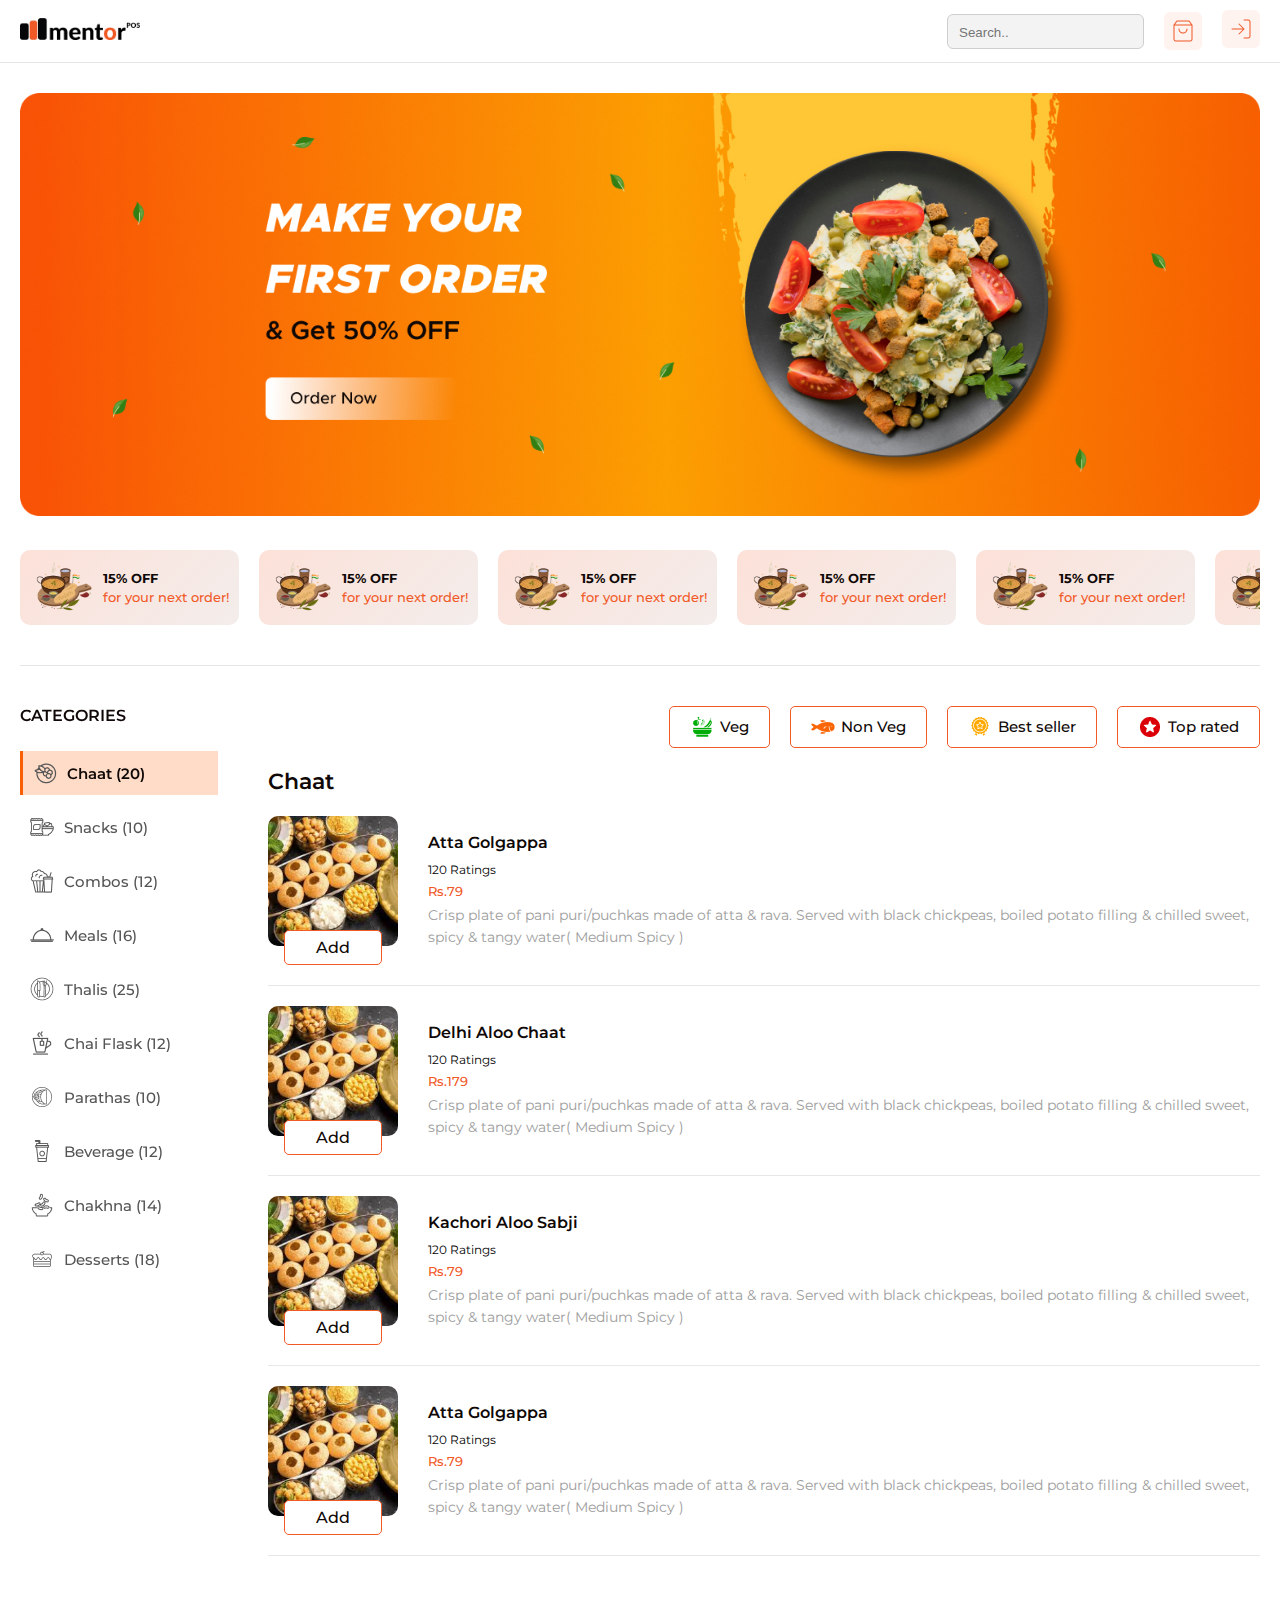
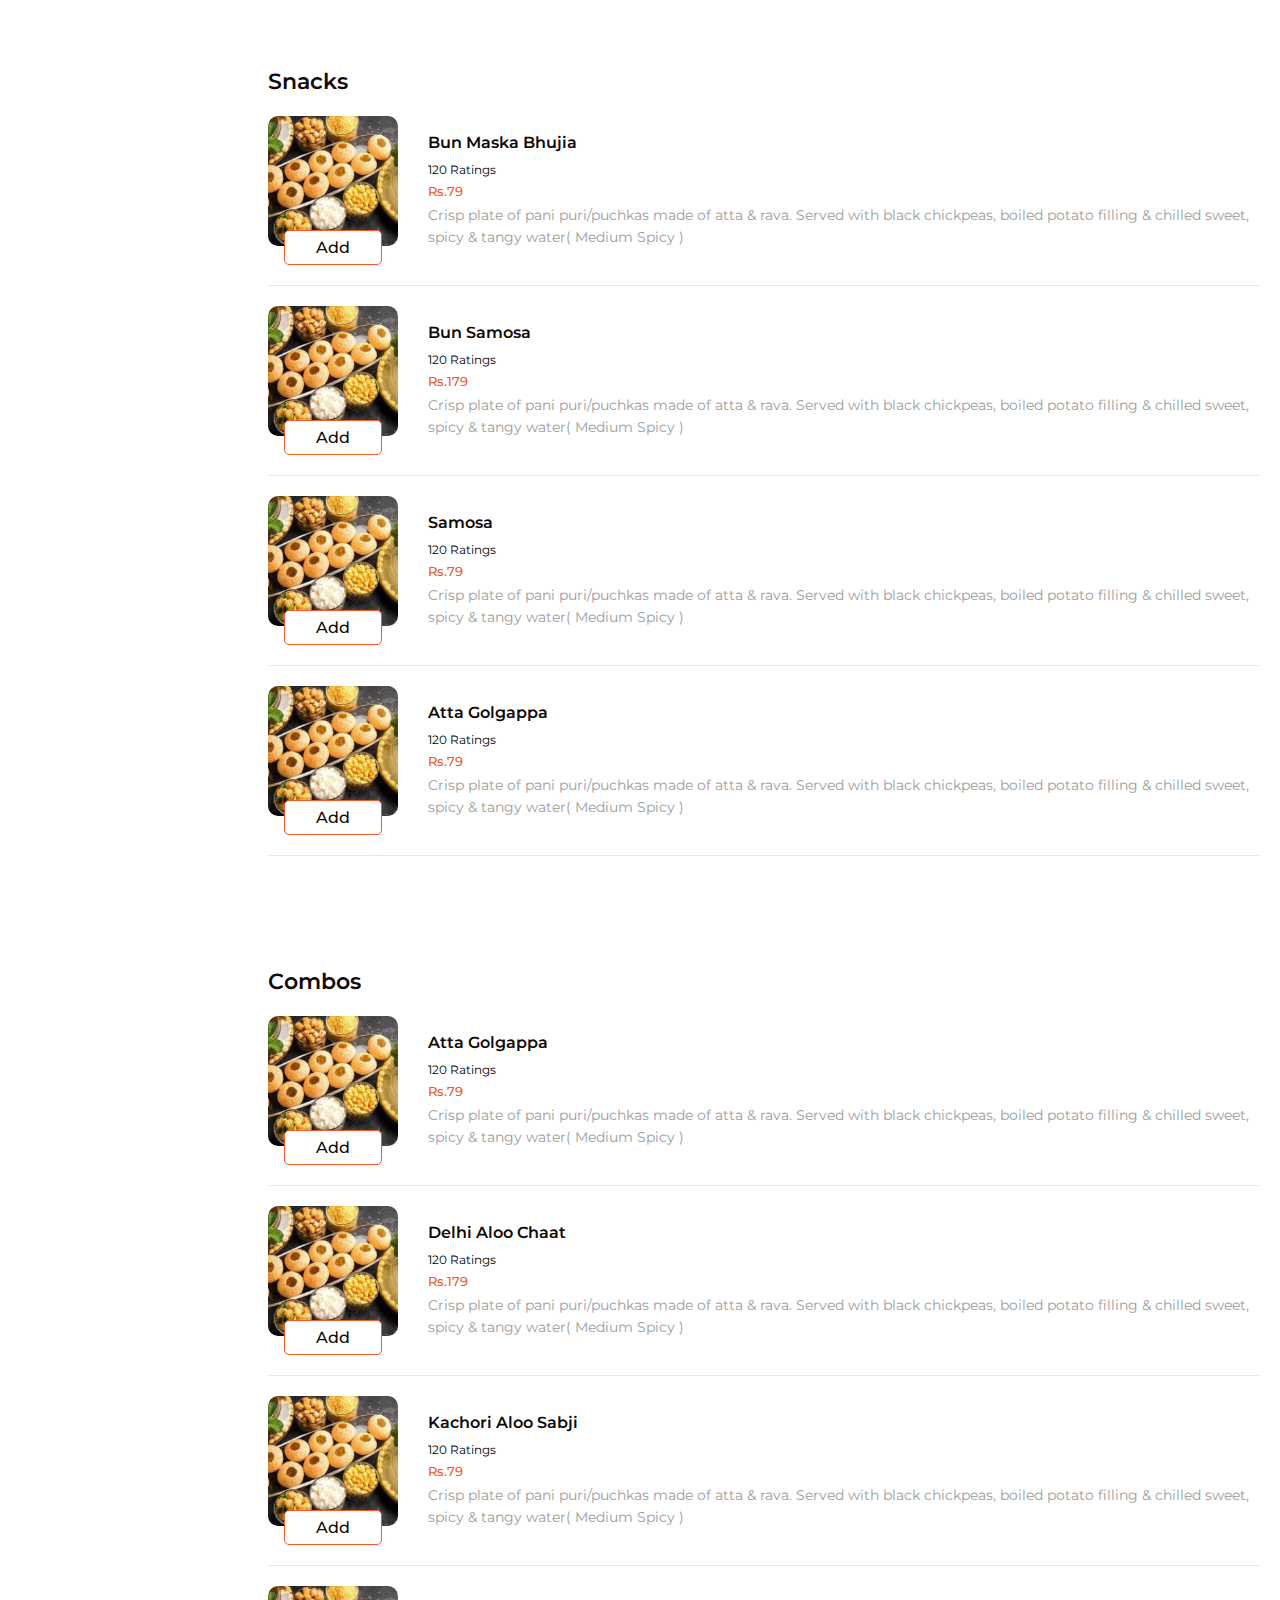
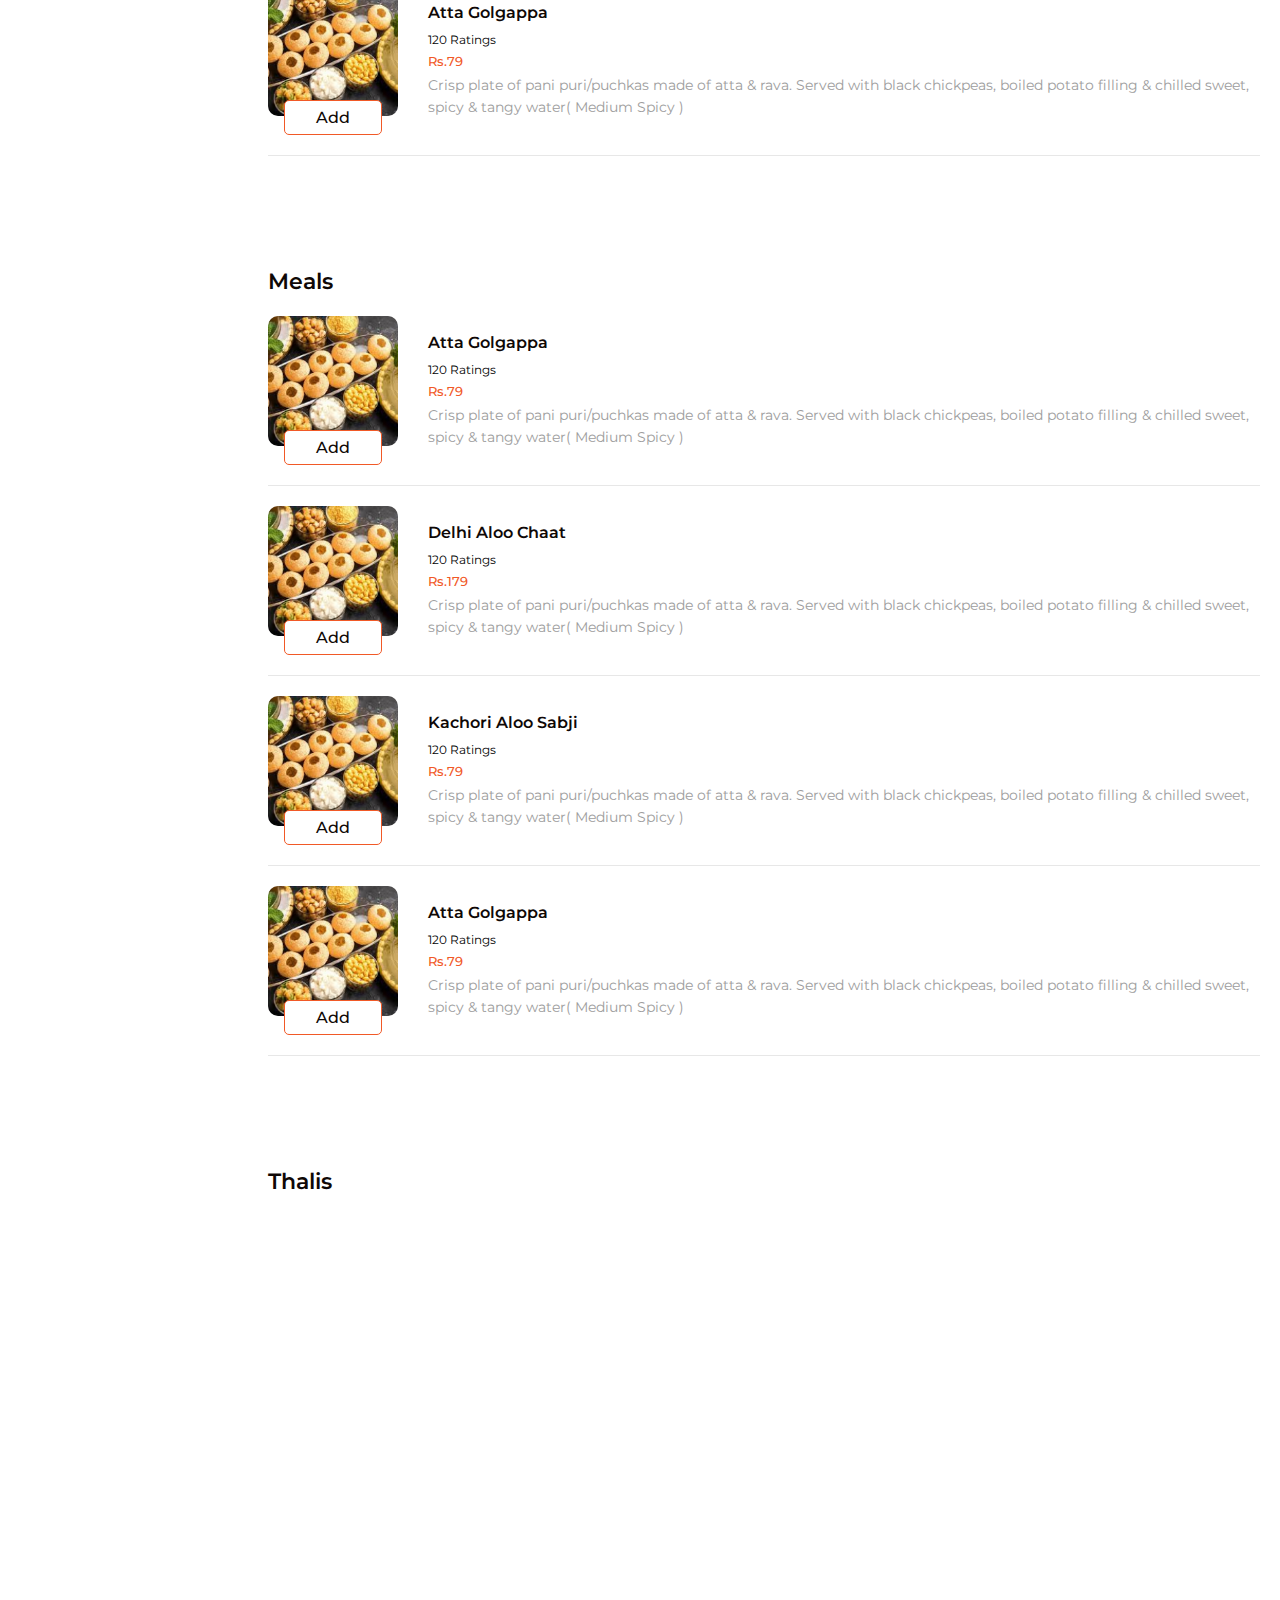
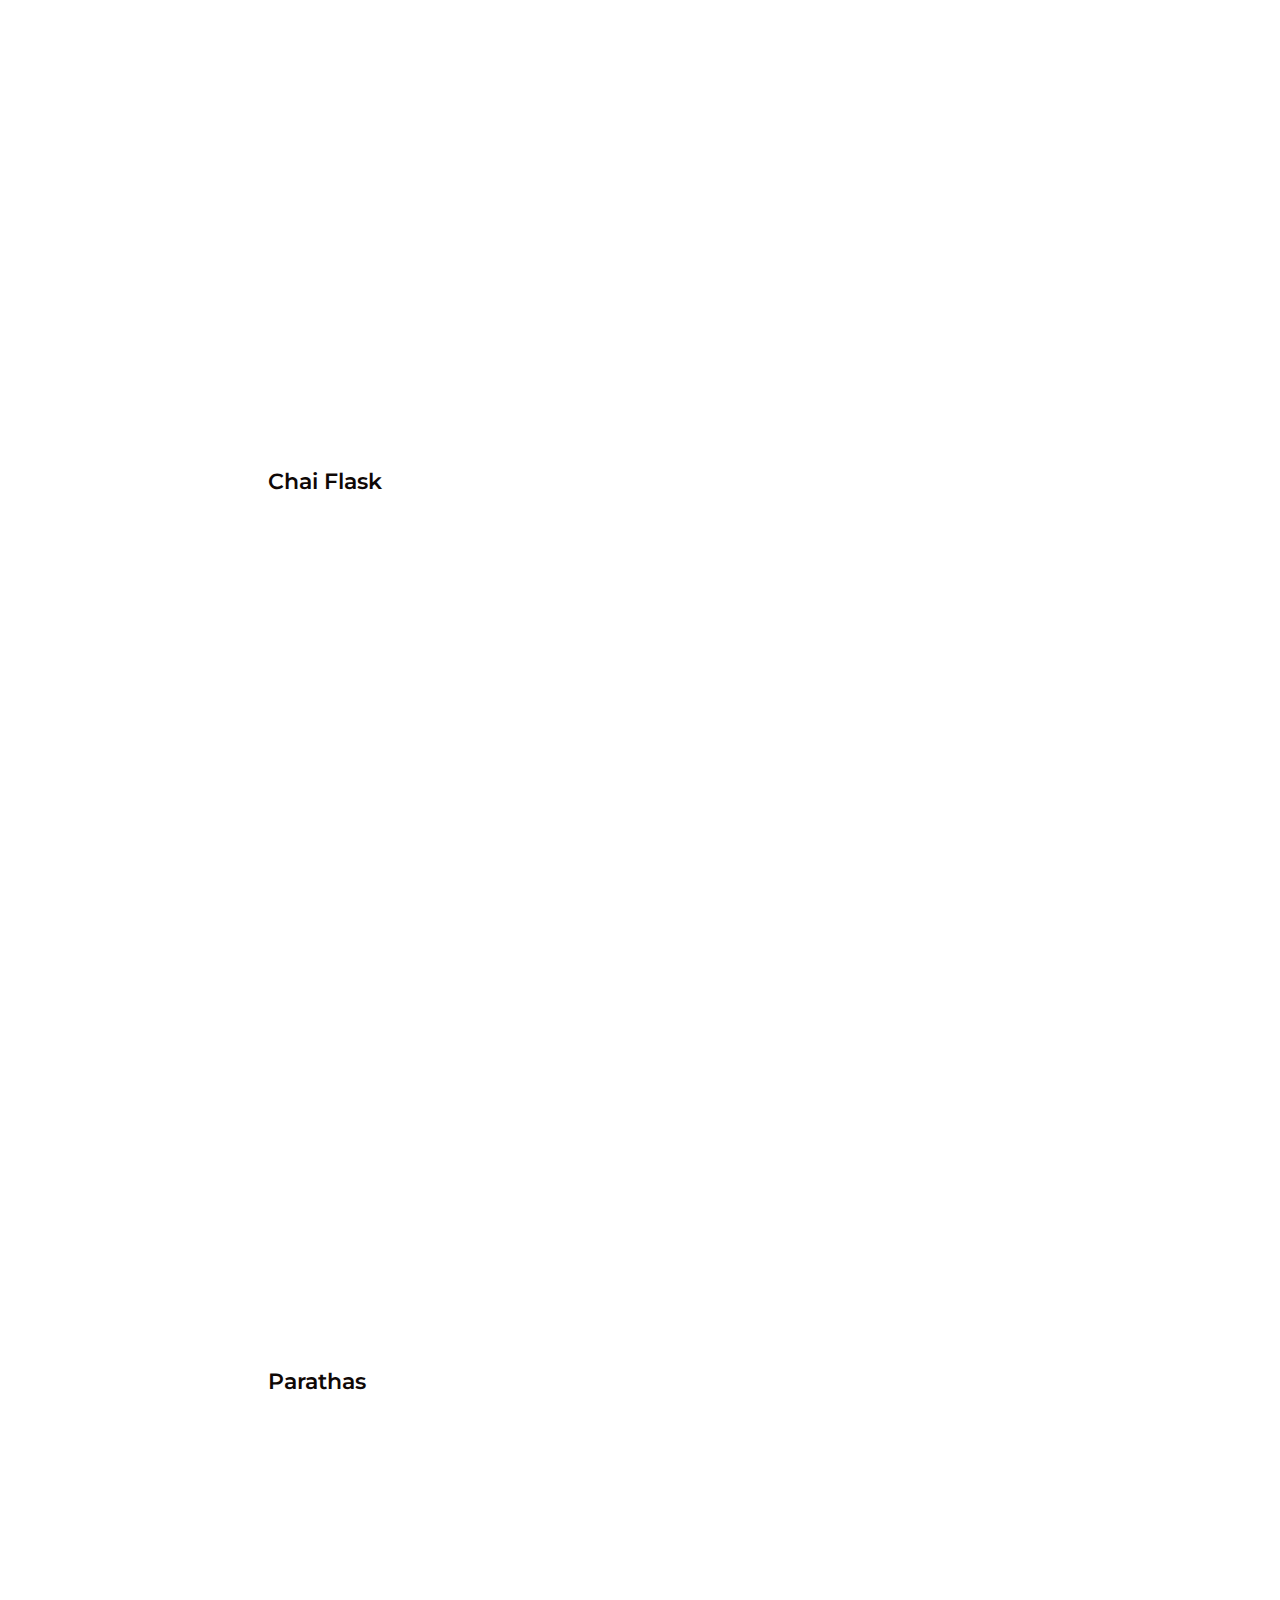
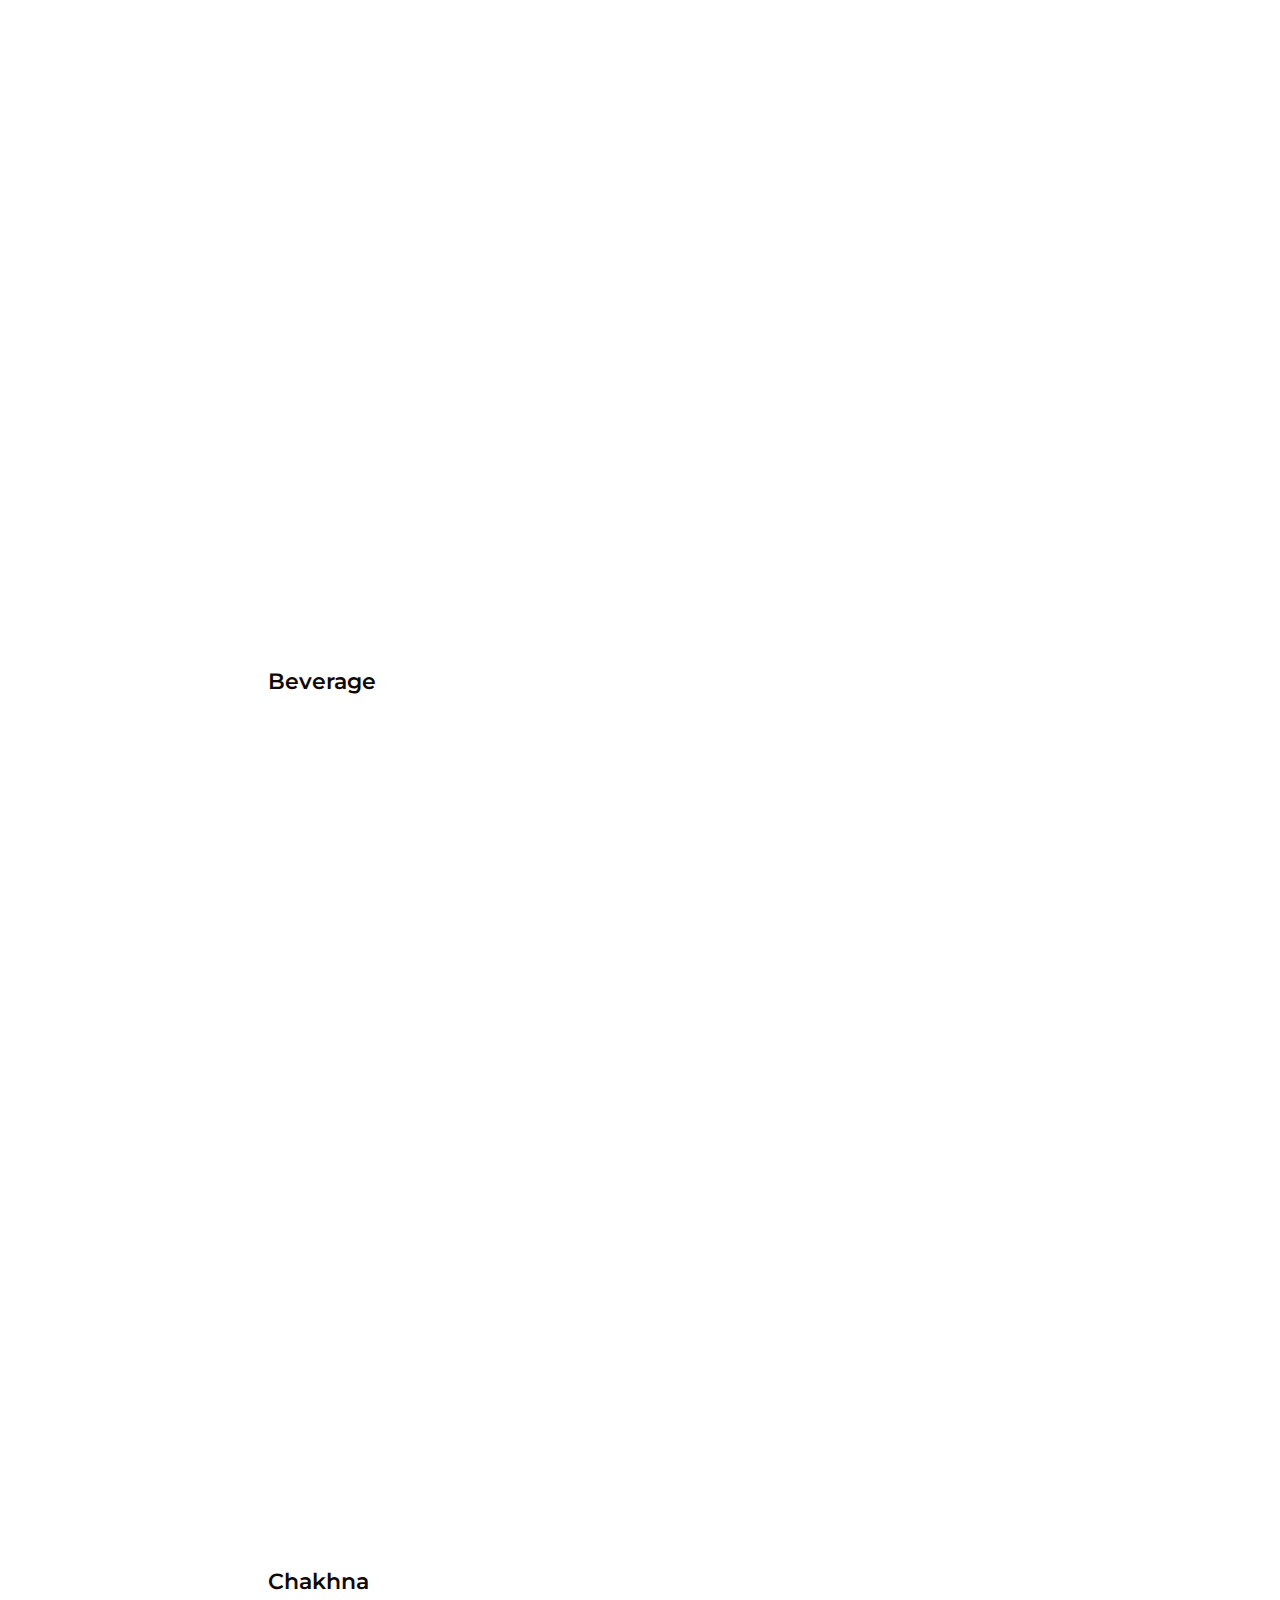
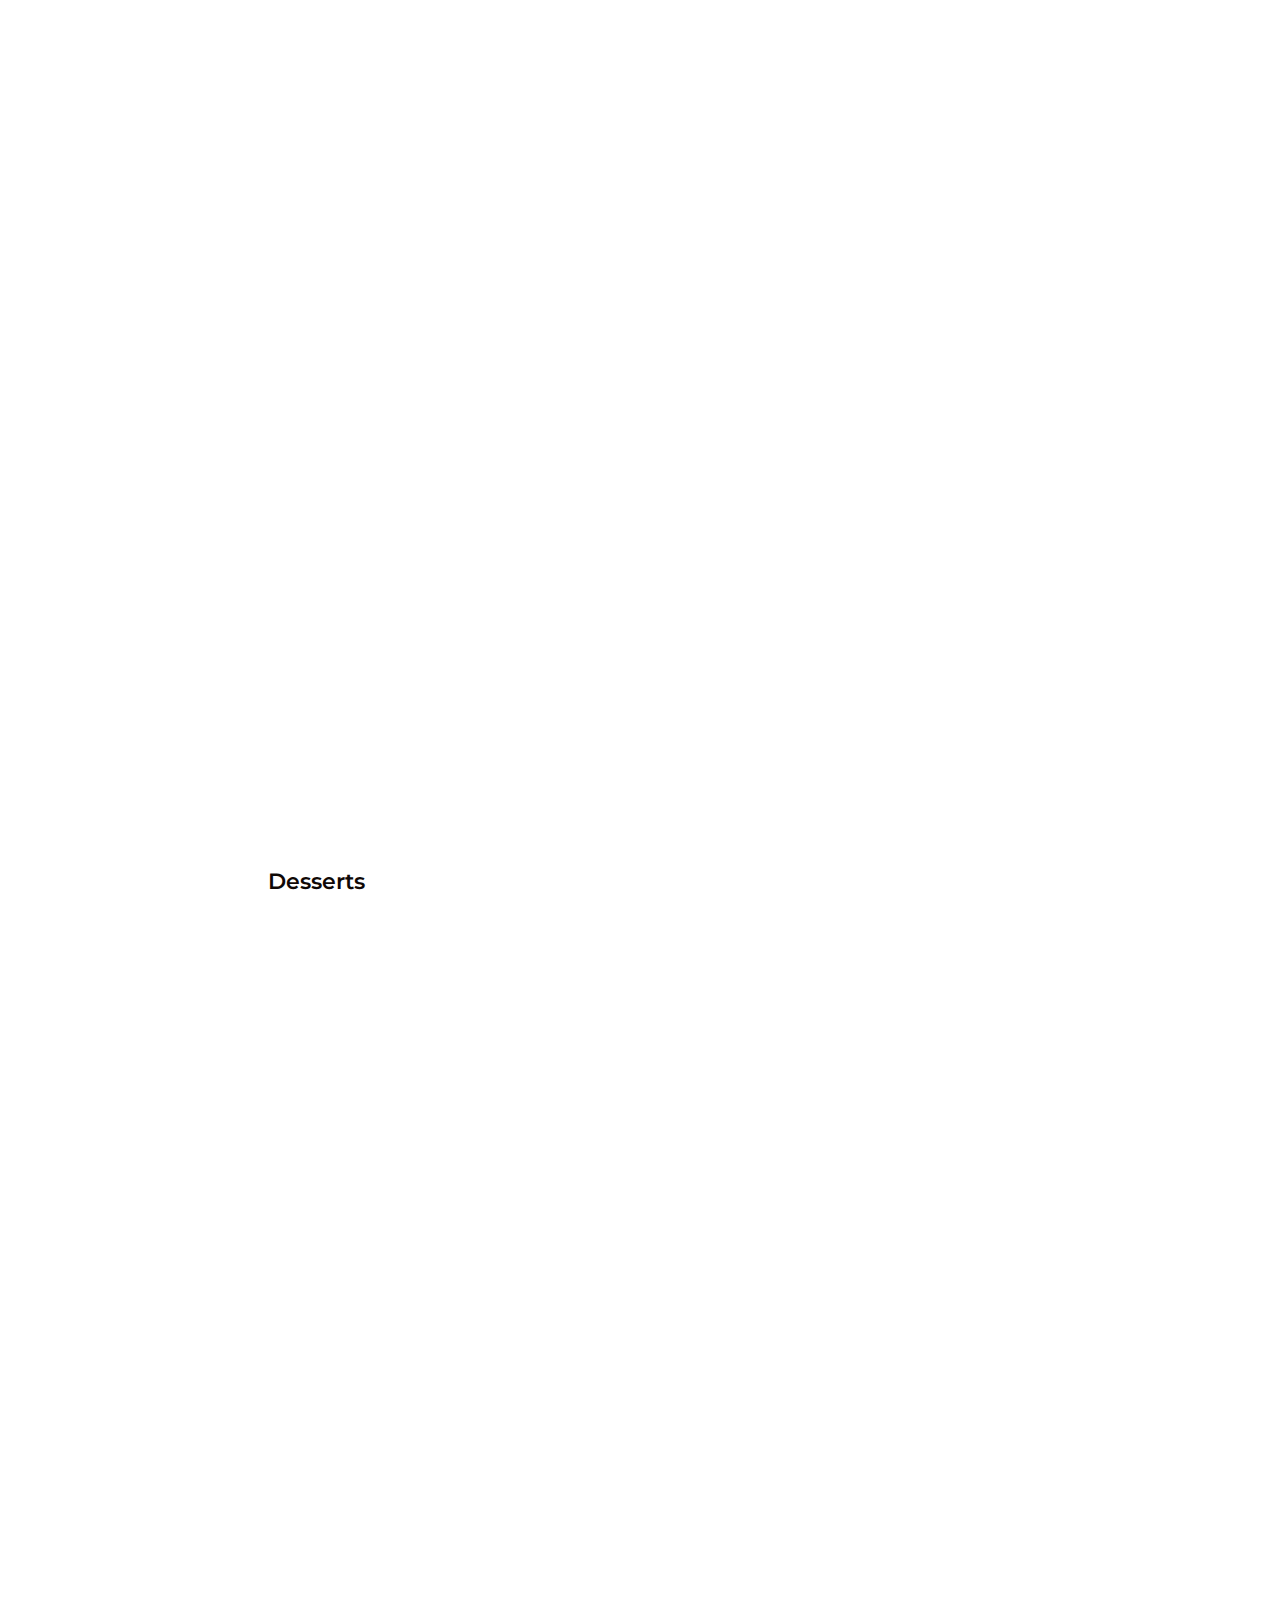
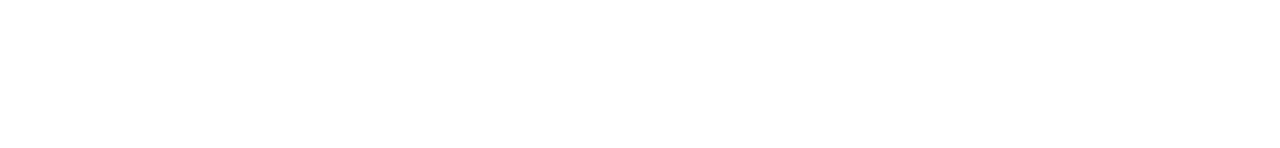
==== index.html @ 12f3a2c5 "index.html" ====
<!DOCTYPE html>
<html>
<meta charset="utf-8">
<meta content="width=device-width, initial-scale=1.0" name="viewport">
<link type="text/css" href="style.css" rel="stylesheet">
<title>Index</title>
<link rel="stylesheet" href="https://cdnjs.cloudflare.com/ajax/libs/font-awesome/6.4.2/css/all.min.css" integrity="sha512-z3gLpd7yknf1YoNbCzqRKc4qyor8gaKU1qmn+CShxbuBusANI9QpRohGBreCFkKxLhei6S9CQXFEbbKuqLg0DA==" crossorigin="anonymous" referrerpolicy="no-referrer" />
<link rel="preconnect" href="https://fonts.googleapis.com">
<link rel="preconnect" href="https://fonts.gstatic.com" crossorigin>
<link href="https://fonts.googleapis.com/css2?family=Montserrat:wght@300;400;500;600&display=swap" rel="stylesheet">
<script src="https://code.jquery.com/jquery-3.6.0.min.js"></script>


<body>



  <header class="pos_header">
    <div class="container">
      <div class="header_inner">
        <div class="pos_header_logo">
          <img src="./images/logo.jpg" alt="logo" class="main_logo">
        </div>
        <div class="pos_header_menu">
          <div class="search-container">
            <form action="/action_page.php">
              <button type="submit"><i class="fa fa-search"></i></button>
              <input type="text" placeholder="Search.." name="search">			  
            </form>
          </div>
          <img src = "./images/shopping-bag.png" id="cart-icon" alt="Shopping Bag">
          <a href="./login.html"><img src = "./images/log-in.png" alt="Login"></a>
        </div>
      </div>
    </div>
  </header>


  





  <!-- Cart Popup -->
  <div class="cart-popup" id="cart-popup">
    <img src="./images/close-icon.png" id="close-popup">
    <div class="cart-content">
       
        <div class="cart_content_heading">
          <h4>Items Added</h4>
          <a href="#">Clear All</p>
        </div>

        <div class="cart_content_item_details">
          <div class="ccid_left">
              <img src="./images/product.jpg">
              <div class="ccid_item_content">
                <h4 class="product_title">Atta Golgappa</h4>
                <h4 class="product_price">Rs.79</h4>
              </div>
          </div>
          <div class="ccid_quantity">
            <div class="quantity">
              <button class="minus-btn" type="button" name="button">
                <img src="./images/minus.svg" alt="" />
              </button>
              
              <input type="text" name="name" value="1">
              <button class="plus-btn" type="button" name="button">
                <img src="./images/plus.svg" alt="" />
              </button>
            </div>
          </div>
        </div>


        <div class="more_items">
          <h5><span class="cart_mca_popup_icon" ><img src="./images/plus.png"></span>More Items</h5><i class="fa-solid fa-chevron-right"></i>
        </div>
        <div class="cooking_instrcutions">
          <h5><span class="cart_mca_popup_icon" ><img src="./images/cooking.png"></span>Add Cooking Instructions</h5><i class="fa-solid fa-chevron-right"></i>
        </div>
        <div class="apply_coupoun">
          <h5><span class="cart_mca_popup_icon" ><img src="./images/coupons.png"></span>Apply Coupon</h5><i class="fa-solid fa-chevron-right"></i>
        </div>
        


        <div class="cart_billing">
          <h3>Bill Summary</h3>
          <div class="cart_billing_list" id="subtotal">
            <h5>Subtotal</h5><h5 class="amount_right">Rs.79</h5>
          </div>
          <div class="cart_billing_list" id="totaltax">
            <h5>Total Tax</h5><h5 class="amount_right">Rs.3.95</h5>
          </div>
          <div class="cart_billing_list" id="roundoff">
            <h5>Round Off</h5><h5 class="amount_right">Rs.0.05</h5>
          </div>
          <hr style="height:1px;border-width:0;color:#E7E7E7;background-color:#E7E7E7;width:100%;margin: 8px 0;">
          <div class="cart_billing_list" id="roundoff">
            <h5>Round Off</h5><h5 class="amount_right">Rs.83</h5>
          </div>
        </div>


        <div class="cart_delivery">
          <div class="cart_delivery_left">
            <h4>Delivery at Home</h4>
            <p>4517 Washington Ave. Manchester, Kentucky....</p>
          </div>
          <div class="cart_delivery_right">
            <a href="#" id="address_edit"><img src="./images/delivery_edit.png"></a>
          </div>
        </div>

        <hr style="height:1px;border-width:0;color:#E7E7E7;background-color:#E7E7E7;width:100%;margin: 8px 0;">

        <div class="cart_payment">
          <div class="pay_using">
            <select name="payment_method" id="pay_method">
              <option value="debitcard">Pay Using</option>
              <option value="debitcard">Debit Card</option>
              <option value="creditcard">Credit Card</option>
              <option value="upi">UPI</option>
              <option value="simpl">Simpl</option>
            </select>
          </div>
          <a href="#" id="place_order">Place Order</a>
        </div>
        
    </div>
</div>



  <div class="banner">
    <div class="container">
      <img src="./images/Banner.jpg" alt="home-banner">
    </div>
  </div>
  
  <!-- Offers Ribbon -->
  <div class="offers_ribbon">
    <div class="container">
  <div class="offers_nav">
      <ul class="Offers">
           <li>
            <div class="offers_box">
              <img src="./images/offer-img.png">
              <div class="offers_box_text">
                <h5>15% OFF </h5>
                <p>for your next order!</p>
              </div>
            </div>
           </li>
           <li>
            <div class="offers_box">
              <img src="./images/offer-img.png">
              <div class="offers_box_text">
                <h5>15% OFF </h5>
                <p>for your next order!</p>
              </div>
            </div>
           </li>
           <li>
            <div class="offers_box">
              <img src="./images/offer-img.png">
              <div class="offers_box_text">
                <h5>15% OFF </h5>
                <p>for your next order!</p>
              </div>
            </div>
           </li>
           <li>
            <div class="offers_box">
              <img src="./images/offer-img.png">
              <div class="offers_box_text">
                <h5>15% OFF </h5>
                <p>for your next order!</p>
              </div>
            </div>
           </li>
           <li>
            <div class="offers_box">
              <img src="./images/offer-img.png">
              <div class="offers_box_text">
                <h5>15% OFF </h5>
                <p>for your next order!</p>
              </div>
            </div>
           </li>
           <li>
            <div class="offers_box">
              <img src="./images/offer-img.png">
              <div class="offers_box_text">
                <h5>15% OFF </h5>
                <p>for your next order!</p>
              </div>
            </div>
           </li>
           <li>
            <div class="offers_box">
              <img src="./images/offer-img.png">
              <div class="offers_box_text">
                <h5>15% OFF </h5>
                <p>for your next order!</p>
              </div>
            </div>
           </li>
           <li>
            <div class="offers_box">
              <img src="./images/offer-img.png">
              <div class="offers_box_text">
                <h5>15% OFF </h5>
                <p>for your next order!</p>
              </div>
            </div>
           </li>
      </ul>
 </div>
 </div>

</div>





<div class="container">
<div class="food_tems_main">
  <div class="food_tems_main_left">
  <h4>CATEGORIES</h4>  
  <ul class="fooditem-nav">
    <li><a href="#food_item_1"><img src="./images/chaat.png"> <span>Chaat (20)</span></a></li>
    <li><a href="#food_item_2"><img src="./images/snacks.png"> <span>Snacks (10)</span></a></li>
    <li><a href="#food_item_3"><img src="./images/combos.png"> <span>Combos (12)</span></a></li>
    <li><a href="#food_item_4"><img src="./images/meals.png"> <span>Meals (16)</span></a></li>
    <li><a href="#food_item_5"><img src="./images/thalis.png"> <span>Thalis (25)</span></a></li>
    <li><a href="#food_item_6"><img src="./images/chai.png"> <span>Chai Flask (12)</span></a></li>
    <li><a href="#food_item_7"><img src="./images/parathas.png"> <span>Parathas (10)</span></a></li>
    <li><a href="#food_item_8"><img src="./images/beverages.png"> <span>Beverage (12)</span></a></li>
    <li><a href="#food_item_9"><img src="./images/chakna.png"> <span>Chakhna (14)</span></a></li>
    <li><a href="#food_item_10"><img src="./images/desserts.png"> <span>Desserts (18)</span></a></li>
  </ul>  
</div>

  <div class="food_tems_main_right">
    <div class="veg_nveg_ribbon">
      <a href="#" class="veg"><img src="./images/vegetables.png"><span>Veg</span></a>
      <a href="" class="non-veg"><img src="./images/nonveg.png"><span>Non Veg</span></a>
      <a href="" class="best-sellers"><img src="./images/bestsellers.png"><span>Best seller</span></a>
      <a href="" class="top-rated"><img src="./images/toprated.png"><span>Top rated</span></a>
    </div>
      <section id="food_item_1" class="food_item_box">
        <h3>Chaat</h3>
        <div class="food_item_details">
          <div class="food_item_details_left">
            <img src="./images/golgappa.jpg">
            <div class="add_item">
              
                <button id="addButton" onclick="replaceWithDiv()">Add</button>
                <div id="moreDiv">
                  <div class="ccid_quantity">
                    <div class="quantity">
                      <button class="minus-btn" type="button" name="button">
                        <img src="./images/minus.svg" alt="" />
                      </button>
                      
                      <input type="text" name="name" value="1">
                      <button class="plus-btn" type="button" name="button">
                        <img src="./images/plus.svg" alt="" />
                      </button>
                    </div>
                  </div>
                </div>
            </div>
          </div>
          <div class="food_item_details_right">
            <h4>Atta Golgappa</h4>
            <div class="star-rating">
              <span class="fa fa-star checked"></span>
              <span class="fa fa-star checked"></span>
              <span class="fa fa-star checked"></span>
              <span class="fa fa-star checked"></span>
              <span class="fa fa-star checked"></span>
              <span class="rating_text">120 Ratings</span>
            </div>
            <h5>Rs.79</h5>
            <p>Crisp plate of pani puri/puchkas made of atta & rava. Served with black chickpeas, boiled potato filling & chilled sweet, spicy & tangy water( Medium Spicy )</p>
          </div>
        </div><!--End First Item-->

        <div class="food_item_details">
          <div class="food_item_details_left">
            <img src="./images/golgappa.jpg">
            <div class="add_item">
              
                <button id="addButton" onclick="replaceWithDiv()">Add</button>
                <div id="moreDiv">
                  <div class="ccid_quantity">
                    <div class="quantity">
                      <button class="minus-btn" type="button" name="button">
                        <img src="./images/minus.svg" alt="" />
                      </button>
                      
                      <input type="text" name="name" value="1">
                      <button class="plus-btn" type="button" name="button">
                        <img src="./images/plus.svg" alt="" />
                      </button>
                    </div>
                  </div>
                </div>
            </div>
          </div>
          <div class="food_item_details_right">
            <h4>Delhi Aloo Chaat</h4>
            <div class="star-rating">
              <span class="fa fa-star checked"></span>
              <span class="fa fa-star checked"></span>
              <span class="fa fa-star checked"></span>
              <span class="fa fa-star checked"></span>
              <span class="fa fa-star checked"></span>
              <span class="rating_text">120 Ratings</span>
            </div>
            <h5>Rs.179</h5>
            <p>Crisp plate of pani puri/puchkas made of atta & rava. Served with black chickpeas, boiled potato filling & chilled sweet, spicy & tangy water( Medium Spicy )</p>
          </div>
        </div><!--End First Item-->

        <div class="food_item_details">
          <div class="food_item_details_left">
            <img src="./images/golgappa.jpg">
            <div class="add_item">
              
                <button id="addButton" onclick="replaceWithDiv()">Add</button>
                <div id="moreDiv">
                  <div class="ccid_quantity">
                    <div class="quantity">
                      <button class="minus-btn" type="button" name="button">
                        <img src="./images/minus.svg" alt="" />
                      </button>
                      
                      <input type="text" name="name" value="1">
                      <button class="plus-btn" type="button" name="button">
                        <img src="./images/plus.svg" alt="" />
                      </button>
                    </div>
                  </div>
                </div>
            </div>
          </div>
          <div class="food_item_details_right">
            <h4>Kachori Aloo Sabji</h4>
            <div class="star-rating">
              <span class="fa fa-star checked"></span>
              <span class="fa fa-star checked"></span>
              <span class="fa fa-star checked"></span>
              <span class="fa fa-star checked"></span>
              <span class="fa fa-star checked"></span>
              <span class="rating_text">120 Ratings</span>
            </div>
            <h5>Rs.79</h5>
            <p>Crisp plate of pani puri/puchkas made of atta & rava. Served with black chickpeas, boiled potato filling & chilled sweet, spicy & tangy water( Medium Spicy )</p>
          </div>
        </div><!--End First Item-->

        <div class="food_item_details">
          <div class="food_item_details_left">
            <img src="./images/golgappa.jpg">
            <div class="add_item">
              
                <button id="addButton" onclick="replaceWithDiv()">Add</button>
                <div id="moreDiv">
                  <div class="ccid_quantity">
                    <div class="quantity">
                      <button class="minus-btn" type="button" name="button">
                        <img src="./images/minus.svg" alt="" />
                      </button>
                      
                      <input type="text" name="name" value="1">
                      <button class="plus-btn" type="button" name="button">
                        <img src="./images/plus.svg" alt="" />
                      </button>
                    </div>
                  </div>
                </div>
            </div>
          </div>
          <div class="food_item_details_right">
            <h4>Atta Golgappa</h4>
            <div class="star-rating">
              <span class="fa fa-star checked"></span>
              <span class="fa fa-star checked"></span>
              <span class="fa fa-star checked"></span>
              <span class="fa fa-star checked"></span>
              <span class="fa fa-star checked"></span>
              <span class="rating_text">120 Ratings</span>
            </div>
            <h5>Rs.79</h5>
            <p>Crisp plate of pani puri/puchkas made of atta & rava. Served with black chickpeas, boiled potato filling & chilled sweet, spicy & tangy water( Medium Spicy )</p>
          </div>
        </div><!--End First Item-->        
      </section>


      <section id="food_item_2" class="food_item_box">
        <h3>Snacks</h3>
        <div class="food_item_details">
          <div class="food_item_details_left">
            <img src="./images/golgappa.jpg">
            <div class="add_item">
              
                <button id="addButton" onclick="replaceWithDiv()">Add</button>
                <div id="moreDiv">
                  <div class="ccid_quantity">
                    <div class="quantity">
                      <button class="minus-btn" type="button" name="button">
                        <img src="./images/minus.svg" alt="" />
                      </button>
                      
                      <input type="text" name="name" value="1">
                      <button class="plus-btn" type="button" name="button">
                        <img src="./images/plus.svg" alt="" />
                      </button>
                    </div>
                  </div>
                </div>
            </div>
          </div>
          <div class="food_item_details_right">
            <h4>Bun Maska Bhujia</h4>
            <div class="star-rating">
              <span class="fa fa-star checked"></span>
              <span class="fa fa-star checked"></span>
              <span class="fa fa-star checked"></span>
              <span class="fa fa-star checked"></span>
              <span class="fa fa-star checked"></span>
              <span class="rating_text">120 Ratings</span>
            </div>
            <h5>Rs.79</h5>
            <p>Crisp plate of pani puri/puchkas made of atta & rava. Served with black chickpeas, boiled potato filling & chilled sweet, spicy & tangy water( Medium Spicy )</p>
          </div>
        </div><!--End First Item-->

        <div class="food_item_details">
          <div class="food_item_details_left">
            <img src="./images/golgappa.jpg">
            <div class="add_item">
              
                <button id="addButton" onclick="replaceWithDiv()">Add</button>
                <div id="moreDiv">
                  <div class="ccid_quantity">
                    <div class="quantity">
                      <button class="minus-btn" type="button" name="button">
                        <img src="./images/minus.svg" alt="" />
                      </button>
                      
                      <input type="text" name="name" value="1">
                      <button class="plus-btn" type="button" name="button">
                        <img src="./images/plus.svg" alt="" />
                      </button>
                    </div>
                  </div>
                </div>
            </div>
          </div>
          <div class="food_item_details_right">
            <h4>Bun Samosa</h4>
            <div class="star-rating">
              <span class="fa fa-star checked"></span>
              <span class="fa fa-star checked"></span>
              <span class="fa fa-star checked"></span>
              <span class="fa fa-star checked"></span>
              <span class="fa fa-star checked"></span>
              <span class="rating_text">120 Ratings</span>
            </div>
            <h5>Rs.179</h5>
            <p>Crisp plate of pani puri/puchkas made of atta & rava. Served with black chickpeas, boiled potato filling & chilled sweet, spicy & tangy water( Medium Spicy )</p>
          </div>
        </div><!--End First Item-->

        <div class="food_item_details">
          <div class="food_item_details_left">
            <img src="./images/golgappa.jpg">
            <div class="add_item">
              
                <button id="addButton" onclick="replaceWithDiv()">Add</button>
                <div id="moreDiv">
                  <div class="ccid_quantity">
                    <div class="quantity">
                      <button class="minus-btn" type="button" name="button">
                        <img src="./images/minus.svg" alt="" />
                      </button>
                      
                      <input type="text" name="name" value="1">
                      <button class="plus-btn" type="button" name="button">
                        <img src="./images/plus.svg" alt="" />
                      </button>
                    </div>
                  </div>
                </div>
            </div>
          </div>
          <div class="food_item_details_right">
            <h4>Samosa</h4>
            <div class="star-rating">
              <span class="fa fa-star checked"></span>
              <span class="fa fa-star checked"></span>
              <span class="fa fa-star checked"></span>
              <span class="fa fa-star checked"></span>
              <span class="fa fa-star checked"></span>
              <span class="rating_text">120 Ratings</span>
            </div>
            <h5>Rs.79</h5>
            <p>Crisp plate of pani puri/puchkas made of atta & rava. Served with black chickpeas, boiled potato filling & chilled sweet, spicy & tangy water( Medium Spicy )</p>
          </div>
        </div><!--End First Item-->

        <div class="food_item_details">
          <div class="food_item_details_left">
            <img src="./images/golgappa.jpg">
            <div class="add_item">
              
                <button id="addButton" onclick="replaceWithDiv()">Add</button>
                <div id="moreDiv">
                  <div class="ccid_quantity">
                    <div class="quantity">
                      <button class="minus-btn" type="button" name="button">
                        <img src="./images/minus.svg" alt="" />
                      </button>
                      
                      <input type="text" name="name" value="1">
                      <button class="plus-btn" type="button" name="button">
                        <img src="./images/plus.svg" alt="" />
                      </button>
                    </div>
                  </div>
                </div>
            </div>
          </div>
          <div class="food_item_details_right">
            <h4>Atta Golgappa</h4>
            <div class="star-rating">
              <span class="fa fa-star checked"></span>
              <span class="fa fa-star checked"></span>
              <span class="fa fa-star checked"></span>
              <span class="fa fa-star checked"></span>
              <span class="fa fa-star checked"></span>
              <span class="rating_text">120 Ratings</span>
            </div>
            <h5>Rs.79</h5>
            <p>Crisp plate of pani puri/puchkas made of atta & rava. Served with black chickpeas, boiled potato filling & chilled sweet, spicy & tangy water( Medium Spicy )</p>
          </div>
        </div><!--End First Item--> 
      </section>



      <section id="food_item_3" class="food_item_box">
        <h3>Combos</h3>
        <div class="food_item_details">
          <div class="food_item_details_left">
            <img src="./images/golgappa.jpg">
            <div class="add_item">
              
                <button id="addButton" onclick="replaceWithDiv()">Add</button>
                <div id="moreDiv">
                  <div class="ccid_quantity">
                    <div class="quantity">
                      <button class="minus-btn" type="button" name="button">
                        <img src="./images/minus.svg" alt="" />
                      </button>
                      
                      <input type="text" name="name" value="1">
                      <button class="plus-btn" type="button" name="button">
                        <img src="./images/plus.svg" alt="" />
                      </button>
                    </div>
                  </div>
                </div>
            </div>
          </div>
          <div class="food_item_details_right">
            <h4>Atta Golgappa</h4>
            <div class="star-rating">
              <span class="fa fa-star checked"></span>
              <span class="fa fa-star checked"></span>
              <span class="fa fa-star checked"></span>
              <span class="fa fa-star checked"></span>
              <span class="fa fa-star checked"></span>
              <span class="rating_text">120 Ratings</span>
            </div>
            <h5>Rs.79</h5>
            <p>Crisp plate of pani puri/puchkas made of atta & rava. Served with black chickpeas, boiled potato filling & chilled sweet, spicy & tangy water( Medium Spicy )</p>
          </div>
        </div><!--End First Item-->

        <div class="food_item_details">
          <div class="food_item_details_left">
            <img src="./images/golgappa.jpg">
            <div class="add_item">
              
                <button id="addButton" onclick="replaceWithDiv()">Add</button>
                <div id="moreDiv">
                  <div class="ccid_quantity">
                    <div class="quantity">
                      <button class="minus-btn" type="button" name="button">
                        <img src="./images/minus.svg" alt="" />
                      </button>
                      
                      <input type="text" name="name" value="1">
                      <button class="plus-btn" type="button" name="button">
                        <img src="./images/plus.svg" alt="" />
                      </button>
                    </div>
                  </div>
                </div>
            </div>
          </div>
          <div class="food_item_details_right">
            <h4>Delhi Aloo Chaat</h4>
            <div class="star-rating">
              <span class="fa fa-star checked"></span>
              <span class="fa fa-star checked"></span>
              <span class="fa fa-star checked"></span>
              <span class="fa fa-star checked"></span>
              <span class="fa fa-star checked"></span>
              <span class="rating_text">120 Ratings</span>
            </div>
            <h5>Rs.179</h5>
            <p>Crisp plate of pani puri/puchkas made of atta & rava. Served with black chickpeas, boiled potato filling & chilled sweet, spicy & tangy water( Medium Spicy )</p>
          </div>
        </div><!--End First Item-->

        <div class="food_item_details">
          <div class="food_item_details_left">
            <img src="./images/golgappa.jpg">
            <div class="add_item">
              
                <button id="addButton" onclick="replaceWithDiv()">Add</button>
                <div id="moreDiv">
                  <div class="ccid_quantity">
                    <div class="quantity">
                      <button class="minus-btn" type="button" name="button">
                        <img src="./images/minus.svg" alt="" />
                      </button>
                      
                      <input type="text" name="name" value="1">
                      <button class="plus-btn" type="button" name="button">
                        <img src="./images/plus.svg" alt="" />
                      </button>
                    </div>
                  </div>
                </div>
            </div>
          </div>
          <div class="food_item_details_right">
            <h4>Kachori Aloo Sabji</h4>
            <div class="star-rating">
              <span class="fa fa-star checked"></span>
              <span class="fa fa-star checked"></span>
              <span class="fa fa-star checked"></span>
              <span class="fa fa-star checked"></span>
              <span class="fa fa-star checked"></span>
              <span class="rating_text">120 Ratings</span>
            </div>
            <h5>Rs.79</h5>
            <p>Crisp plate of pani puri/puchkas made of atta & rava. Served with black chickpeas, boiled potato filling & chilled sweet, spicy & tangy water( Medium Spicy )</p>
          </div>
        </div><!--End First Item-->

        <div class="food_item_details">
          <div class="food_item_details_left">
            <img src="./images/golgappa.jpg">
            <div class="add_item">
              
                <button id="addButton" onclick="replaceWithDiv()">Add</button>
                <div id="moreDiv">
                  <div class="ccid_quantity">
                    <div class="quantity">
                      <button class="minus-btn" type="button" name="button">
                        <img src="./images/minus.svg" alt="" />
                      </button>
                      
                      <input type="text" name="name" value="1">
                      <button class="plus-btn" type="button" name="button">
                        <img src="./images/plus.svg" alt="" />
                      </button>
                    </div>
                  </div>
                </div>
            </div>
          </div>
          <div class="food_item_details_right">
            <h4>Atta Golgappa</h4>
            <div class="star-rating">
              <span class="fa fa-star checked"></span>
              <span class="fa fa-star checked"></span>
              <span class="fa fa-star checked"></span>
              <span class="fa fa-star checked"></span>
              <span class="fa fa-star checked"></span>
              <span class="rating_text">120 Ratings</span>
            </div>
            <h5>Rs.79</h5>
            <p>Crisp plate of pani puri/puchkas made of atta & rava. Served with black chickpeas, boiled potato filling & chilled sweet, spicy & tangy water( Medium Spicy )</p>
          </div>
        </div><!--End First Item--> 
      </section>



      <section id="food_item_4" class="food_item_box">
        <h3>Meals</h3>
        <div class="food_item_details">
          <div class="food_item_details_left">
            <img src="./images/golgappa.jpg">
            <div class="add_item">
              
                <button id="addButton" onclick="replaceWithDiv()">Add</button>
                <div id="moreDiv">
                  <div class="ccid_quantity">
                    <div class="quantity">
                      <button class="minus-btn" type="button" name="button">
                        <img src="./images/minus.svg" alt="" />
                      </button>
                      
                      <input type="text" name="name" value="1">
                      <button class="plus-btn" type="button" name="button">
                        <img src="./images/plus.svg" alt="" />
                      </button>
                    </div>
                  </div>
                </div>
            </div>
          </div>
          <div class="food_item_details_right">
            <h4>Atta Golgappa</h4>
            <div class="star-rating">
              <span class="fa fa-star checked"></span>
              <span class="fa fa-star checked"></span>
              <span class="fa fa-star checked"></span>
              <span class="fa fa-star checked"></span>
              <span class="fa fa-star checked"></span>
              <span class="rating_text">120 Ratings</span>
            </div>
            <h5>Rs.79</h5>
            <p>Crisp plate of pani puri/puchkas made of atta & rava. Served with black chickpeas, boiled potato filling & chilled sweet, spicy & tangy water( Medium Spicy )</p>
          </div>
        </div><!--End First Item-->

        <div class="food_item_details">
          <div class="food_item_details_left">
            <img src="./images/golgappa.jpg">
            <div class="add_item">
              
                <button id="addButton" onclick="replaceWithDiv()">Add</button>
                <div id="moreDiv">
                  <div class="ccid_quantity">
                    <div class="quantity">
                      <button class="minus-btn" type="button" name="button">
                        <img src="./images/minus.svg" alt="" />
                      </button>
                      
                      <input type="text" name="name" value="1">
                      <button class="plus-btn" type="button" name="button">
                        <img src="./images/plus.svg" alt="" />
                      </button>
                    </div>
                  </div>
                </div>
            </div>
          </div>
          <div class="food_item_details_right">
            <h4>Delhi Aloo Chaat</h4>
            <div class="star-rating">
              <span class="fa fa-star checked"></span>
              <span class="fa fa-star checked"></span>
              <span class="fa fa-star checked"></span>
              <span class="fa fa-star checked"></span>
              <span class="fa fa-star checked"></span>
              <span class="rating_text">120 Ratings</span>
            </div>
            <h5>Rs.179</h5>
            <p>Crisp plate of pani puri/puchkas made of atta & rava. Served with black chickpeas, boiled potato filling & chilled sweet, spicy & tangy water( Medium Spicy )</p>
          </div>
        </div><!--End First Item-->

        <div class="food_item_details">
          <div class="food_item_details_left">
            <img src="./images/golgappa.jpg">
            <div class="add_item">
              
                <button id="addButton" onclick="replaceWithDiv()">Add</button>
                <div id="moreDiv">
                  <div class="ccid_quantity">
                    <div class="quantity">
                      <button class="minus-btn" type="button" name="button">
                        <img src="./images/minus.svg" alt="" />
                      </button>
                      
                      <input type="text" name="name" value="1">
                      <button class="plus-btn" type="button" name="button">
                        <img src="./images/plus.svg" alt="" />
                      </button>
                    </div>
                  </div>
                </div>
            </div>
          </div>
          <div class="food_item_details_right">
            <h4>Kachori Aloo Sabji</h4>
            <div class="star-rating">
              <span class="fa fa-star checked"></span>
              <span class="fa fa-star checked"></span>
              <span class="fa fa-star checked"></span>
              <span class="fa fa-star checked"></span>
              <span class="fa fa-star checked"></span>
              <span class="rating_text">120 Ratings</span>
            </div>
            <h5>Rs.79</h5>
            <p>Crisp plate of pani puri/puchkas made of atta & rava. Served with black chickpeas, boiled potato filling & chilled sweet, spicy & tangy water( Medium Spicy )</p>
          </div>
        </div><!--End First Item-->

        <div class="food_item_details">
          <div class="food_item_details_left">
            <img src="./images/golgappa.jpg">
            <div class="add_item">
              
                <button id="addButton" onclick="replaceWithDiv()">Add</button>
                <div id="moreDiv">
                  <div class="ccid_quantity">
                    <div class="quantity">
                      <button class="minus-btn" type="button" name="button">
                        <img src="./images/minus.svg" alt="" />
                      </button>
                      
                      <input type="text" name="name" value="1">
                      <button class="plus-btn" type="button" name="button">
                        <img src="./images/plus.svg" alt="" />
                      </button>
                    </div>
                  </div>
                </div>
            </div>
          </div>
          <div class="food_item_details_right">
            <h4>Atta Golgappa</h4>
            <div class="star-rating">
              <span class="fa fa-star checked"></span>
              <span class="fa fa-star checked"></span>
              <span class="fa fa-star checked"></span>
              <span class="fa fa-star checked"></span>
              <span class="fa fa-star checked"></span>
              <span class="rating_text">120 Ratings</span>
            </div>
            <h5>Rs.79</h5>
            <p>Crisp plate of pani puri/puchkas made of atta & rava. Served with black chickpeas, boiled potato filling & chilled sweet, spicy & tangy water( Medium Spicy )</p>
          </div>
        </div><!--End First Item--> 
      </section>



      <section id="food_item_5" class="food_item_box">
        <h3>Thalis</h3>
      </section>
      <section id="food_item_6" class="food_item_box">
        <h3>Chai Flask</h3>
      </section>
      <section id="food_item_7" class="food_item_box">
        <h3>Parathas</h3>
      </section>
      <section id="food_item_8" class="food_item_box">
        <h3>Beverage</h3>
      </section>
      <section id="food_item_9" class="food_item_box">
        <h3>Chakhna</h3>
      </section>
      <section id="food_item_10" class="food_item_box">
        <h3>Desserts</h3>
      </section>
  </div>
  
</div>
</div>



<script>
  document.addEventListener('DOMContentLoaded', function () {
    const navLinks = document.querySelectorAll('.fooditem-nav a');

    // Initially, add the active class to the first link
    navLinks[0].classList.add('active-link');

    navLinks.forEach(function (link) {
      link.addEventListener('click', function (e) {
        e.preventDefault();
        const targetId = link.getAttribute('href').substring(1); // Get the target section's ID
        const targetSection = document.getElementById(targetId);

        // Remove active class from all links
        navLinks.forEach(function (navLink) {
          navLink.classList.remove('active-link');
        });

        // Add active class to the clicked link
        link.classList.add('active-link');

        // Scroll to the target section with an offset of 100px
        if (targetSection) {
          targetSection.scrollIntoView({ behavior: 'auto', block: 'start', inline: 'nearest' });
          window.scrollBy(0, -30); // Adjust the offset as needed
        }
      });
    });
  });
</script>



<!-- Cart Popup-->
<script type="text/javascript">
  const cartIcon = document.getElementById('cart-icon');
  const cartPopup = document.getElementById('cart-popup');
  const closePopupButton = document.getElementById('close-popup');

  cartIcon.addEventListener('click', () => {
      cartPopup.style.right = '0';
  });

  closePopupButton.addEventListener('click', () => {
      cartPopup.style.right = '-450px';
  });
</script>



<!-- Cart quantity Functionality-->
<script type="text/javascript">
$('.minus-btn').on('click', function(e) {
  e.preventDefault();
  var $this = $(this);
  var $input = $this.closest('div').find('input');
  var value = parseInt($input.val());

  if (value > 1) {
      value = value - 1;
  } else {
      value = 0;
  }

  $input.val(value);
});

$('.plus-btn').on('click', function(e) {
  e.preventDefault();
  var $this = $(this);
  var $input = $this.closest('div').find('input');
  var value = parseInt($input.val());

  if (value < 100) {
      value = value + 1;
  } else {
      value = 100;
  }

  $input.val(value);
});
</script>

<!-- Replace a tag with quantity-->
<script>
  function replaceWithDiv() {
    var addButton = document.getElementById("addButton");
    var moreDiv = document.getElementById("moreDiv");

    addButton.style.display = "none"; // Hide the "Add" button
    moreDiv.style.display = "block"; // Show the div with "More" button
  }
</script>



</body>
</html>
---- style.css ----
* 					{	margin: 0px;padding: 0px;box-sizing: border-box;}
body 				{width: 100%;font-family: 'metropolis';background-color:#ffffff;font-family: 'Montserrat', sans-serif;}
ul 					{list-style: none;}
a 					{text-decoration:none !important;    font-size: 15px;}
h1,h2,h3,h4,h5,h6	{margin:0px; padding:0px; color:#0F0806;font-family: 'Montserrat', sans-serif;font-weight: 500;}
button{font-family: 'Montserrat', sans-serif;    font-weight: 500;
    font-size: 16px;}

h1					{font-size: clamp(1.25rem, 1.818vw + 0.841rem, 2.25rem);
    line-height: clamp(1.875rem, 1.909vw + 1.445rem, 2.925rem); font-weight: 600;}
h2					{font-size: clamp(1.125rem, 0.909vw + 0.92rem, 1.625rem);
    line-height: clamp(1.463rem, 1.182vw + 1.197rem, 2.113rem); font-weight: 600;}
h3					{font-size: clamp(1.125rem, 0.462vw + 1.005rem, 1.375rem);
    line-height: clamp(1.688rem, 0.185vw + 1.64rem, 1.788rem); font-weight: 600;}
h4					{font-size: clamp(1rem, 0vw + 1rem, 1rem);
    line-height: clamp(1.3rem, 0vw + 1.3rem, 1.3rem); font-weight: 600;}
p					{margin:0;  font-size: clamp(0.875rem, 0vw + 0.875rem, 0.875rem);
    line-height: clamp(1.4rem, 0vw + 1.4rem, 1.4rem);color:#555555;}
.clear 				{clear: both;}
.full_wrap 			{width: 100%;margin: 0px;padding: 0px;}
.container 			{max-width: 1240px;margin: auto;height: auto;width: 100%;}





.main_logo{width: 100%; max-width: 120px;height: auto;}

.pos_header{padding: 10px 0; border-bottom: 1px solid #E6E6E6;}
.header_inner {display: flex;align-items: center;justify-content: space-between;}
#m_heder{display: none;}

.banner {padding: 30px 0;}
.banner img{width: 100%;}


.pos_header_menu {display: flex;gap: 20px;    align-items: center;}
.pos_header_menu img {background-color: #FFF3EF;padding: 7px;border-radius: 6px;}
#cart-icon { cursor: pointer;}
.pos_header_menu form {
    background-color: #F3F3F4;
    padding: 7px;
    border-radius: 6px;
    border: 1px solid #CECECE;
}

.pos_header_menu form input {
    border: none;
    background: none;
}

.pos_header_menu form button {
    border: none;
    background: no-repeat;
}






.Offers {
    display: flex;
    overflow: auto;
    
    overflow-x: scroll;
    overflow-y: hidden;
    max-width: 100%;
    margin: 0 0 1em;
    white-space: nowrap;
    gap: 20px;    
}

.Offers li {
    display: inline-block;
    vertical-align: top;
}

.offers_box {
    display: flex;
    align-items: center;
    gap: 8px;
    background-image: linear-gradient(135deg, rgb(241 89 39 / 18%), #f3edeb);
    padding: 10px;
    border-radius: 10px;
}

.offers_box h5 {
    color: #0F0806;
    font-weight: 700;line-height: 20px;
}

.offers_box p {
    color: #F15927;
    font-size: 13px !important; line-height: 18px;font-weight: 500;
}

.offers_box img {
    width: 65px;
    height: auto;
}





.categories_div {
    display: flex;
}
.categories_div_left {
    width: 25%;
}
.categories_div_right {
    width: 75%;
}
.veg_nveg_ribbon {
    display: flex;
    align-items: flex-end;
    flex-direction: row;
    justify-content: flex-end;
    gap:20px;
}
.veg_nveg_ribbon a {
    border: 1px solid #F15927;
    border-radius: 5px;
    padding: 8px 20px;display: flex;
    align-items: center;    gap: 6px;color: #0F0806;
    font-weight: 500;
}



.food_tems_main {
    display: flex;
    gap: 50px;
    margin-top: 40px;
    padding-top: 40px;
    border-top: 1px solid #E6E6E6;
}
.food_tems_main_left {
    width: 20%;position: sticky;
    top: 20px;align-self: start;
}

.fooditem-nav {
    margin-top: 25px;
}
.fooditem-nav li {
    margin-bottom: 10px;
}
.fooditem-nav li a {
    display: flex;
    width: 100%;
    text-decoration: none;
    padding: 10px;
    transition: background-color 0.3s, border 0.3s;
    gap: 10px;
    align-items: center;
    color: #555555;
    font-weight: 500;
  }
 
  
  .fooditem-nav li a:hover,
.fooditem-nav li a:active {
    background-color: rgba(249, 95, 5, 0.22); 
    border-left: 3px solid #F95F05; 
    color: #0F0806;
    font-weight: 600;
  }
  .active-link {
    background-color: rgba(249, 95, 5, 0.22); 
    border-left: 3px solid #F95F05; 
    color: #0F0806 !important;
    font-weight: 600 !important;
  }




.food_item_box {
    min-height: 100vh; padding-top: 20px;
}




.food_item_details {
    display: flex;
    align-items: center;
    gap: 30px;
    padding: 20px 0;
    border-bottom: 1px solid #E7E7E7;
}
.food_item_details_left {
    margin-bottom: -20px;
}
.food_item_details_left img {
    width: 130px;
    height: auto;
    border-radius: 10px;
}
.add_item {
    position: relative;
    top: -20px;
    width: 75%;
    margin: auto;
}
.add_item a {
    text-align: center;
    margin: auto;
    display: block;
    color: #0F0806;
    background-color: #fff;
    border: 1px solid #F15927;
    padding: 5px;
    border-radius: 5px;
    font-weight: 600;
}

#addButton {
    display: block;
    margin: auto;
    padding: 7px 20px;
    background-color: #fff;
    color: #0F0806;
    border: 1px solid #F15927;
    cursor: pointer;
    width:100%;border-radius: 5px;
  }

  #moreDiv {
    display: none;
    margin: auto;
    text-align: center;
  }

  


.food_item_details_right {
    display: flex;
    flex-direction: column;
    gap: 5px;
}

.food_item_details_right .fa.fa-star.checked {
    color: #EEB302;
    font-size: 12px;
}
.rating_text {
    font-size: 12px;
}
.food_item_details_right h5 {
    color: #F15927;
}
.food_item_details_right p {
    color: #9D9D9D;
    font-size: 14px;
    line-height: 22px;
    font-weight: 400;
}
.ccid_quantity {
    max-width: 100%;
}
.add_item button img {
    width: 13px;
}



/************Cart Popup***********/
.cart-popup {
    position: fixed;
    top: 0;
    right: -430px; /* Initially hidden on the right side */
    width: 430px;
    height: 100%;
    
    overflow-y: auto;
    transition: right 0.3s ease-in-out;z-index: 9;
    display: flex;
    justify-content: space-between;
    gap:15px;
}

.cart-content {
    padding: 20px;background-color: #fff;box-shadow: -2px 0 5px rgba(0, 0, 0, 0.2);width: 100%;    
}
.cart_mca_popup_icon img {
    width: 20px;
    margin-bottom: -5px;
    margin-right: 5px;
}
.cart_content_heading {
    display: flex;
    align-items: center;
    justify-content: space-between;
}
.cart_content_item_details {
    display: flex;
    align-items: center;
    justify-content: space-between;
    margin: 20px 0 30px 0;
}
.product_price {
    color: #F15927;
    font-weight: 600;
    padding-top: 5px;
}
.ccid_left {
    display: flex;
    align-items: center;
    gap: 10px;
}
.ccid_left img {
    width: 65px;
    height: auto;
    border-radius: 6px;
}
.quantity {
    display: flex;
    border: 1px solid #FDF1EC;
    border-radius: 5px;    background-color: #FDF1EC;
}
.quantity img {
    width: 18px;
}
.plus-btn {
    background-color: #FDF1EC;
    border: none;
    padding: 8px;
    line-height: 10px;
    border-radius: 5px;
}
.quantity input[type="text"] {
    width: 40px;
    text-align: center;
    font-size: 16px;
    border: none;color: #F15927;
}
.minus-btn {
background-color: #FDF1EC;
    border: none;
    padding: 8px;
    line-height: 10px;
    border-radius: 5px;
}



.more_items {
    display: flex;
    align-items: center;
    justify-content: space-between;
    padding: 15px 0;
    border-top: 1px solid #E7E7E7;
    border-bottom: 1px solid #E7E7E7;
}

.cooking_instrcutions {
    display: flex;
    align-items: center;
    justify-content: space-between;
    padding: 15px 0;
}
.apply_coupoun {
    display: flex;
    align-items: center;
    justify-content: space-between;
    padding: 15px 0;
    border-top: 1px solid #E7E7E7;
    border-bottom: 1px solid #E7E7E7;
}
.cart_billing {
    margin-top: 25px;
}
.cart_billing h3 {
    padding-bottom: 8px;
}
.cart_billing_list {
    display: flex;
    align-items: center;
    justify-content: space-between;
    padding: 8px 0;
}
.cart_billing h5 {
    color: #808080;
}
.cart_billing .amount_right {
    color: #0F0806 !important; font-weight: 600;
}
.cart_delivery {
    display: flex;
    justify-content: space-between;
    gap: 25px;margin: 30px 0;
}
.cart_payment {
    display: flex;
    align-items: center;
    justify-content: space-between;padding-top: 15px;
}

#place_order {
    color: #fff;
    background-color: #F15927;
    padding: 10px 20px;
    border-radius: 8px;
    border: none;
}
.pay_using select {
    border: none;
}
.pay_using select:focus {
    border: none;
}
#close-popup {
    width: 35px;
    height: 35px;
    margin-top: 15px;
    box-shadow: 1px 1px 5px #bcbcbc;
    border-radius: 50%;
}
/* Close button style 
#close-popup {
    display: block;
    margin-top: 20px;
    padding: 10px 20px;
    background-color: #333;
    color: #fff;
    border: none;
    cursor: pointer;
}*/
/************Cart Popup***********/


/************Login***********/

.login_page {
    width: 100%;
    max-width: 400px;
    display: flex;
    flex-direction: column;
    align-items: center;
    margin: auto;
    justify-content: center;
    min-height: 100vh;
}
.login_page h1 {
    margin: 15px 0 5px 0;
}
.login_page p {
    color: #9d9d9d;
}
 {
    margin-top: 30px;
}
#login_form {
    display: flex;
    flex-direction: column;width: 100%;    margin-top: 30px;
}
#login_form label {
    font-weight: 500;
    color: #0F0806; font-size: 16px;;
}
label#login_form_pwd {
    margin-top: 15px;
}
.login_page input[type=text], input[type=password] {
    width: 100%;
    padding: 12px 20px;
    margin: 8px 0;
    display: inline-block;
    border: 1px solid #ececee;
    box-sizing: border-box;
    background-color: #f8f9f9;
    border-radius: 6px;
    }
#forgot_pwd{
        text-align: right;
        color: #F15927;
        margin-top: 6px;font-weight: 500;
    }

.submit_login {
    padding: 10px;
    border: none;
    background-color: #F15927;
    color: #fff;
    border-radius: 5px;
    margin-top: 20px;    font-weight: 500;
    font-size: 16px;
}
.no_account {
    text-align: center;
    margin-top: 10px;
}
.no_account a{
    color: #F15927;font-weight: 500;
}

#signup_form {
    display: flex;
    flex-direction: column;width: 100%;    margin-top: 30px;
}
.signup_login {
    padding: 10px;
    border: none;
    background-color: #F15927;
    color: #fff;
    border-radius: 5px;
    margin-top: 20px;    font-weight: 500;
    font-size: 16px;
}
#signup_form label {
    font-weight: 500;
    color: #0F0806; font-size: 16px;;
}

#forfor_pwd_form {
    display: flex;
    flex-direction: column;width: 100%;    margin-top: 30px;
}
#forfor_pwd_form label {
    font-weight: 500;
    color: #0F0806; font-size: 16px;;
}
.forgot_login {
    padding: 10px;
    border: none;
    background-color: #F15927;
    color: #fff;
    border-radius: 5px;
    margin-top: 20px;    font-weight: 500;
    font-size: 16px;
}

















































/**************Responsive***************/

@media (max-width: 480px) {
    #m_headet{display:block;}
    #d_headet{display:none;}
    .container 			{padding:0px 20px;}
    .banner {
        padding: 20px 0;
    }
    .food_tems_main {flex-direction: column;}
    .food_tems_main_left {
        display: none;
    }
    .veg_nveg_ribbon {
        display: flex;
        align-items: flex-end;
        flex-direction: row;
        justify-content: flex-start;
        gap: 20px;
        overflow-x: scroll;
    }
    .veg_nveg_ribbon a {
        padding: 8px 5px;
        min-width: 110px;
        justify-content: center;
        font-size: 12px;
    }
    .food_item_details_right p {
        font-size: 14px;
    line-height: 18px;
    overflow: hidden;
    display: inline-block;
    overflow: hidden;
    display: -webkit-box;
    -webkit-line-clamp: 2;
    -webkit-box-orient: vertical;
    }
    .food_item_box {
        min-height: 100px;
        padding-top: 20px;
    }
    .cart-popup {
        width: 97%;
    }
    .food_tems_main {
        margin-top: 20px;
        padding-top: 20px;
    }
    .food_item_details {
        flex-direction: row-reverse;
    }
}
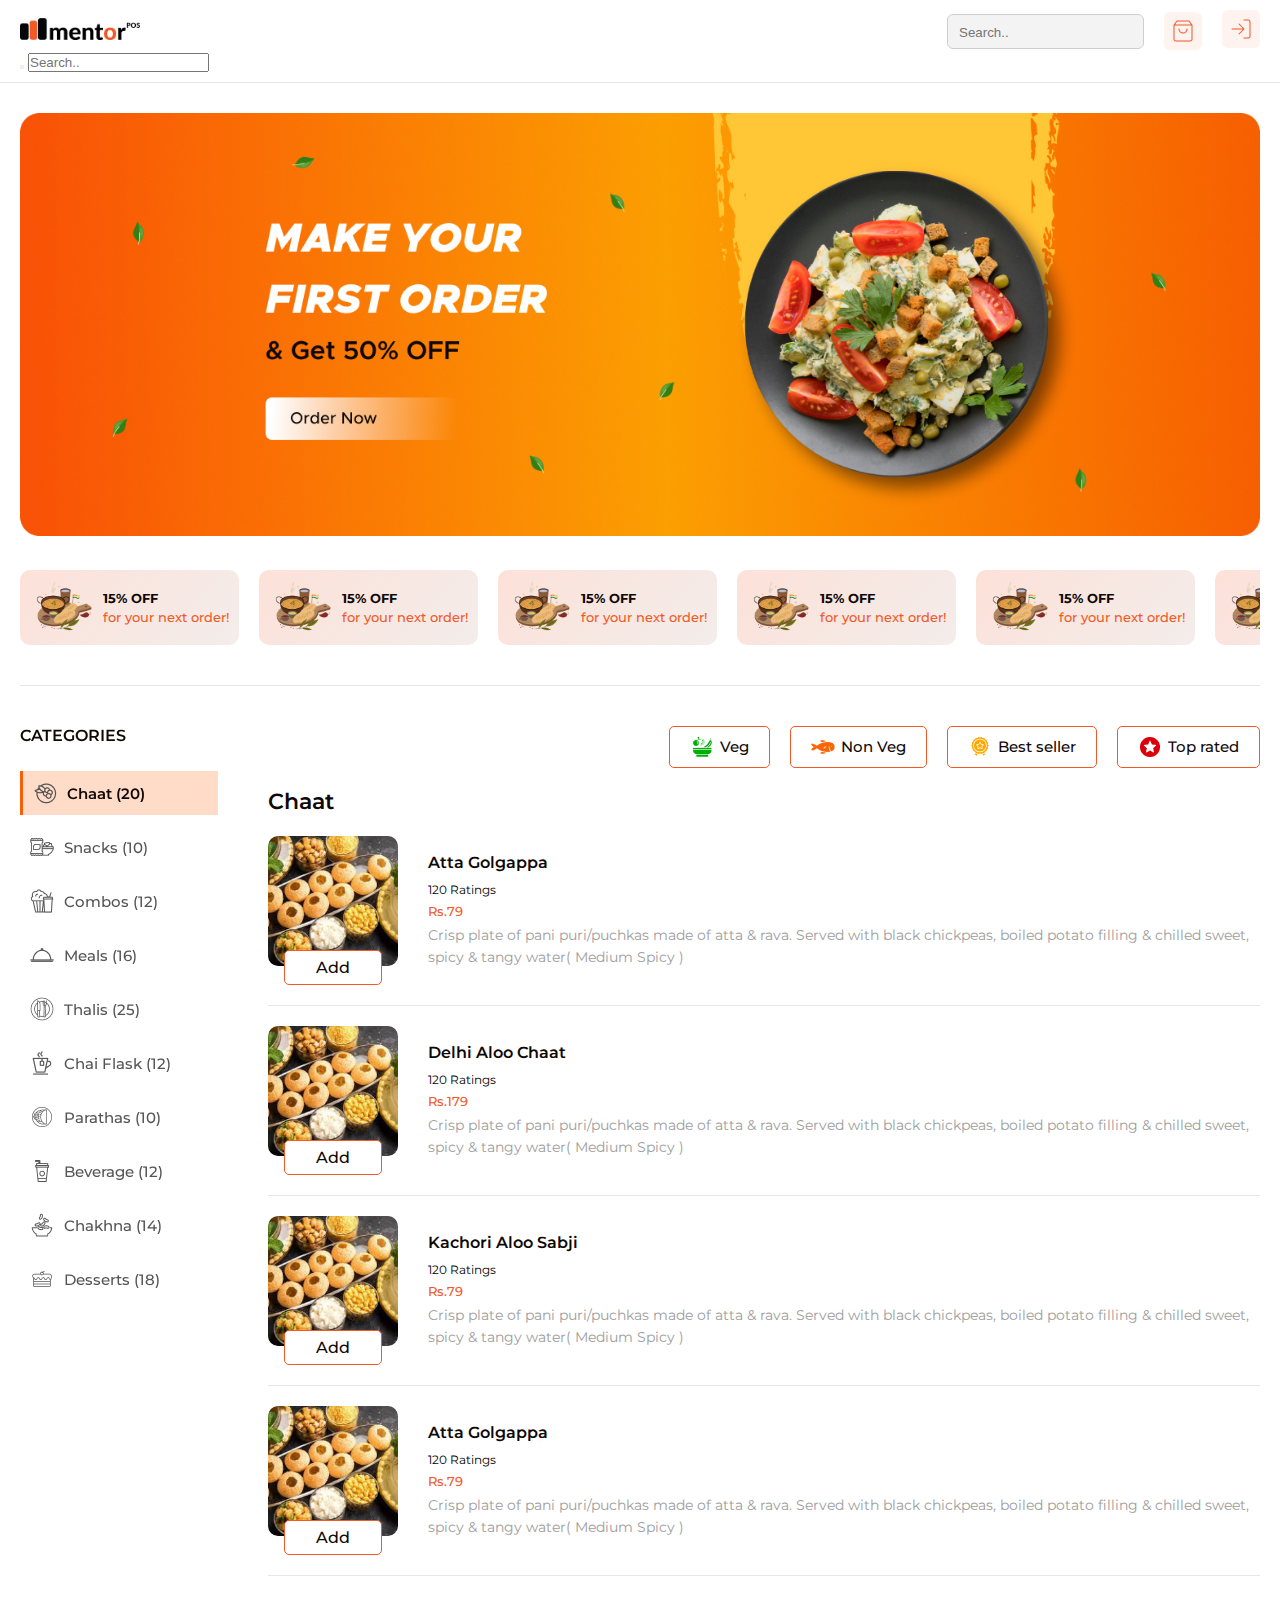
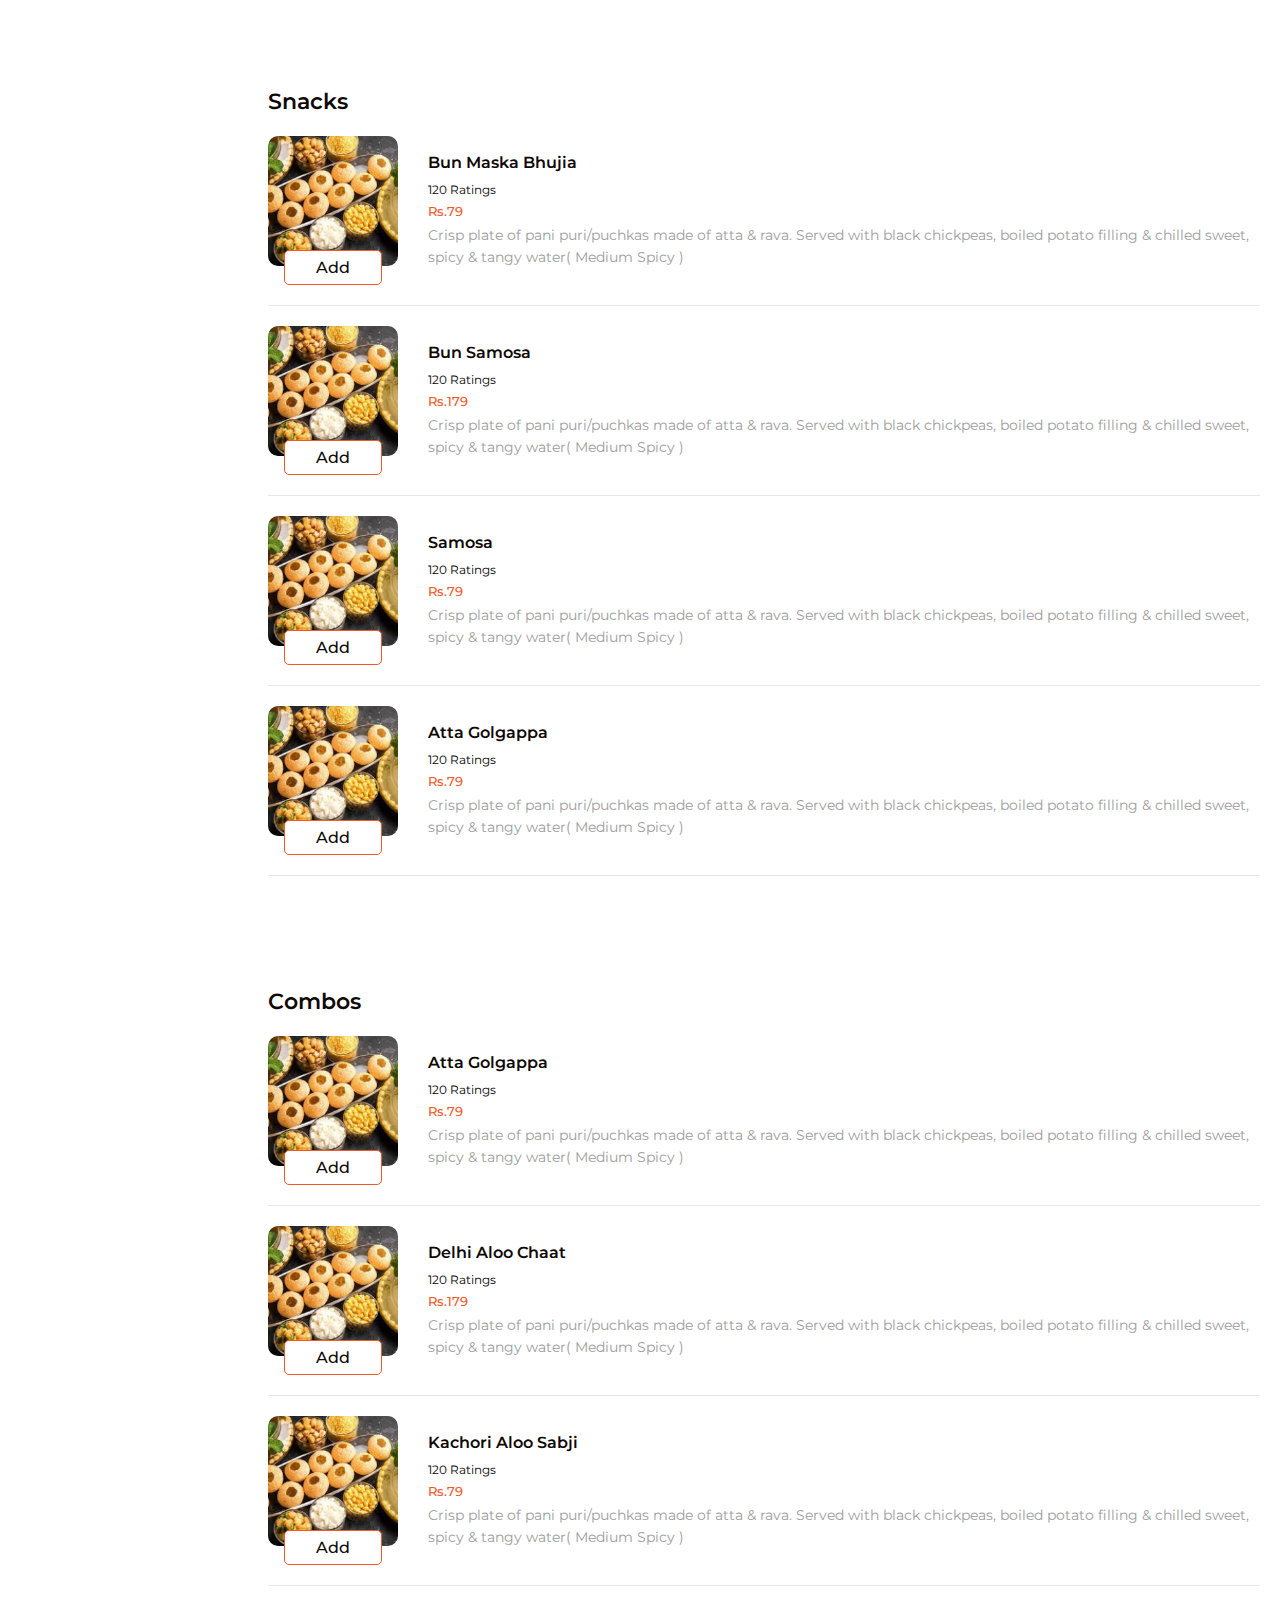
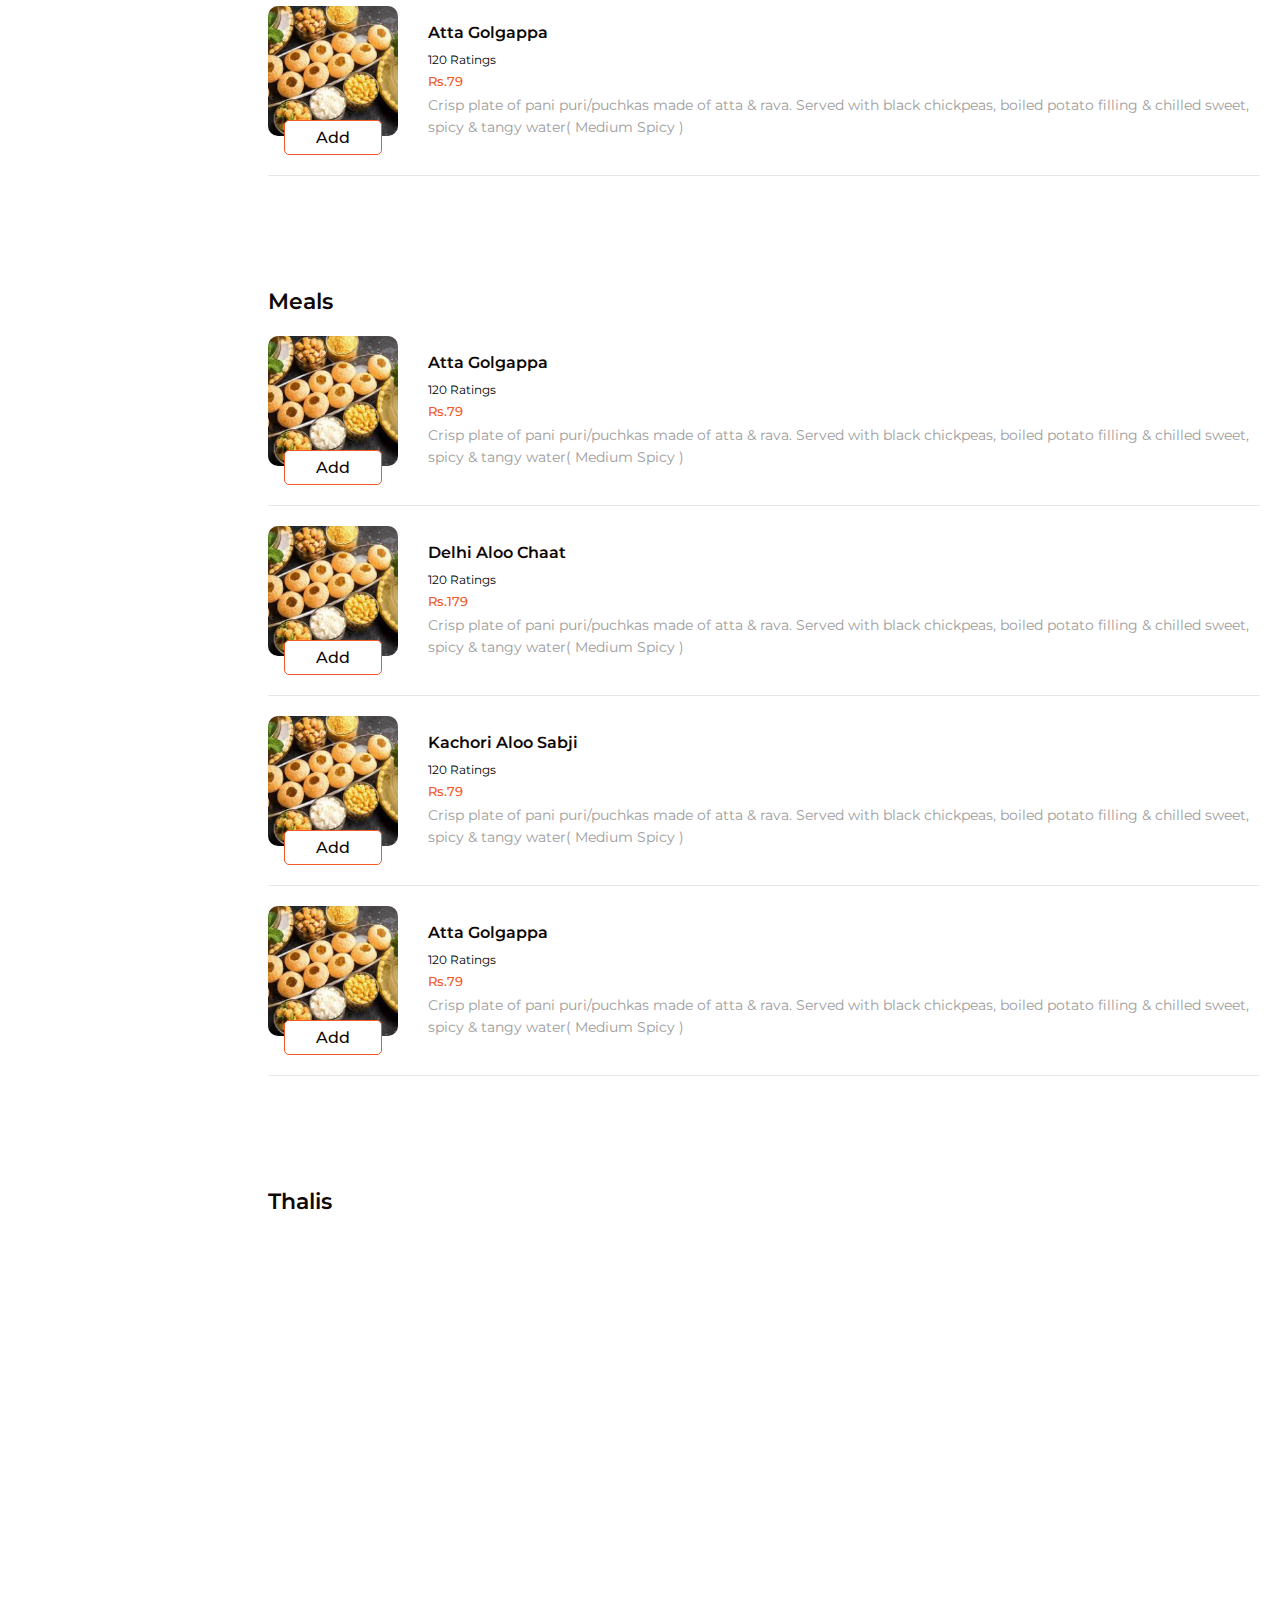
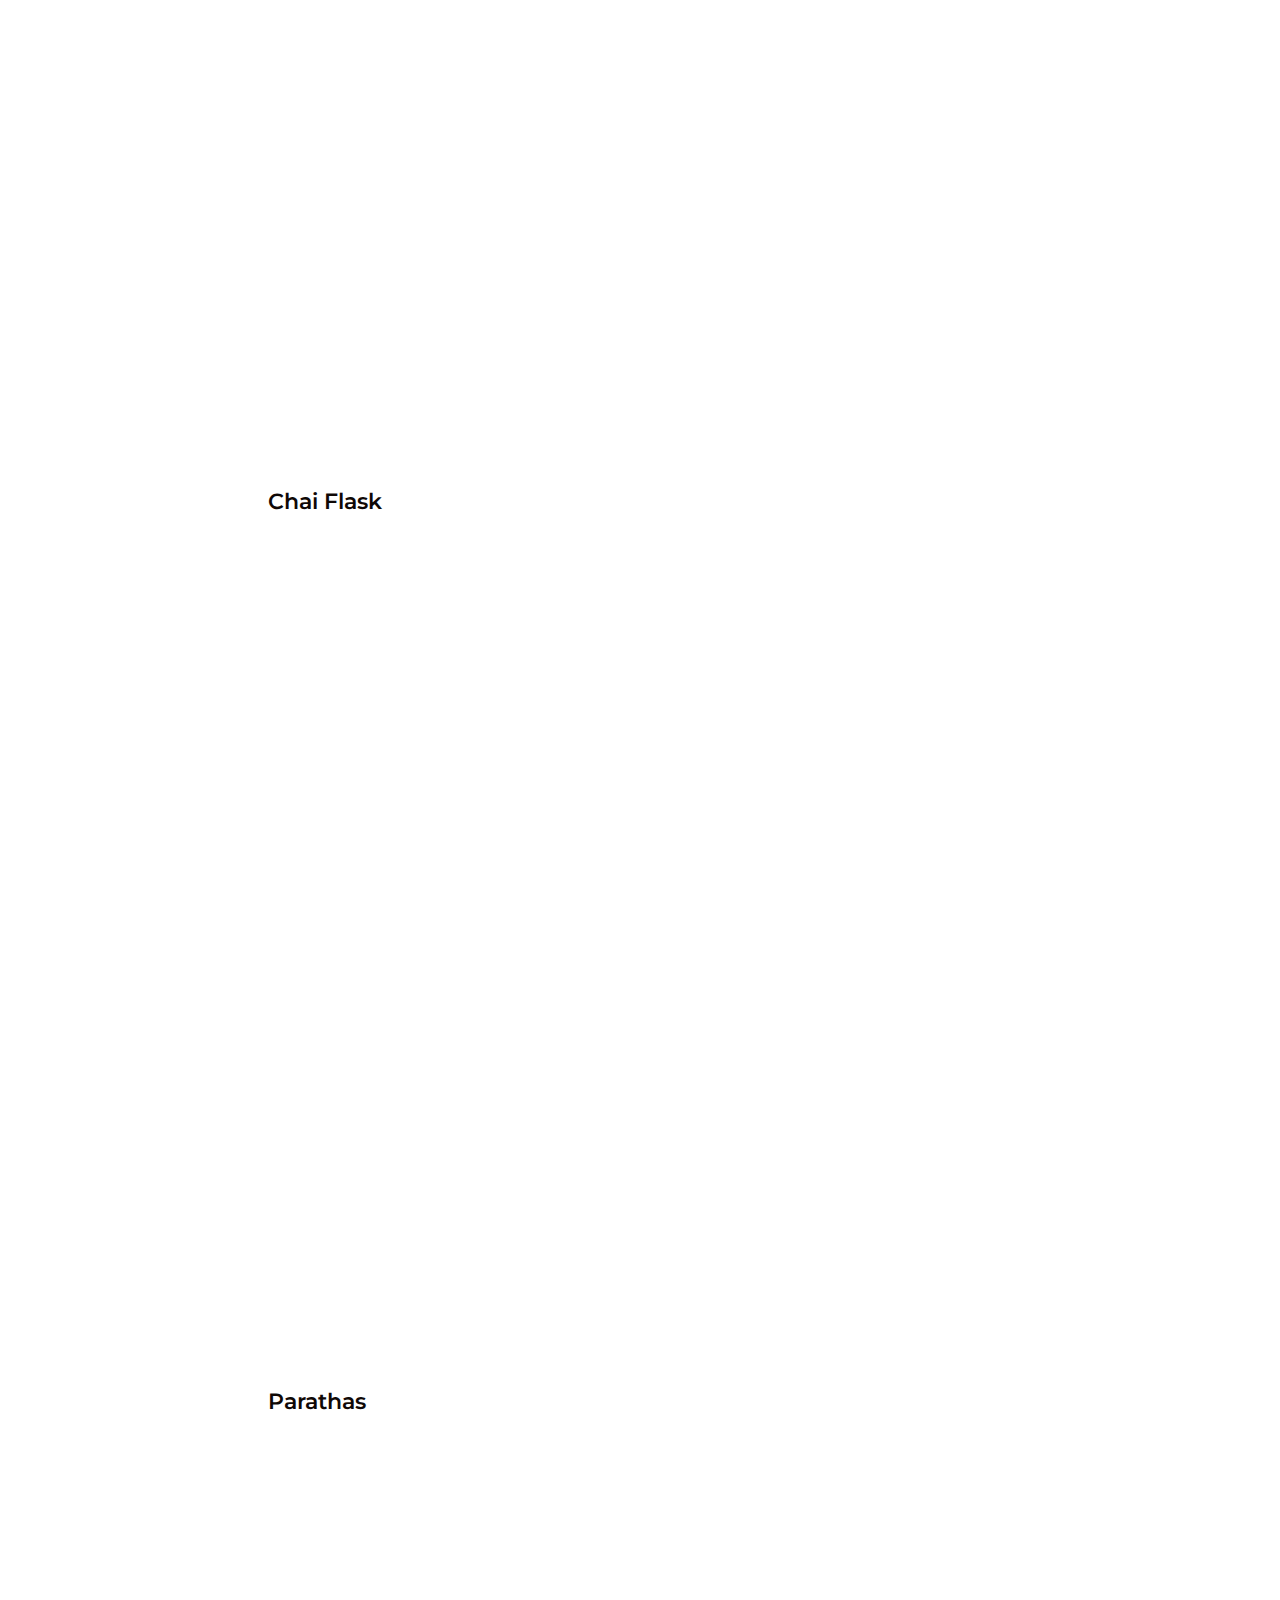
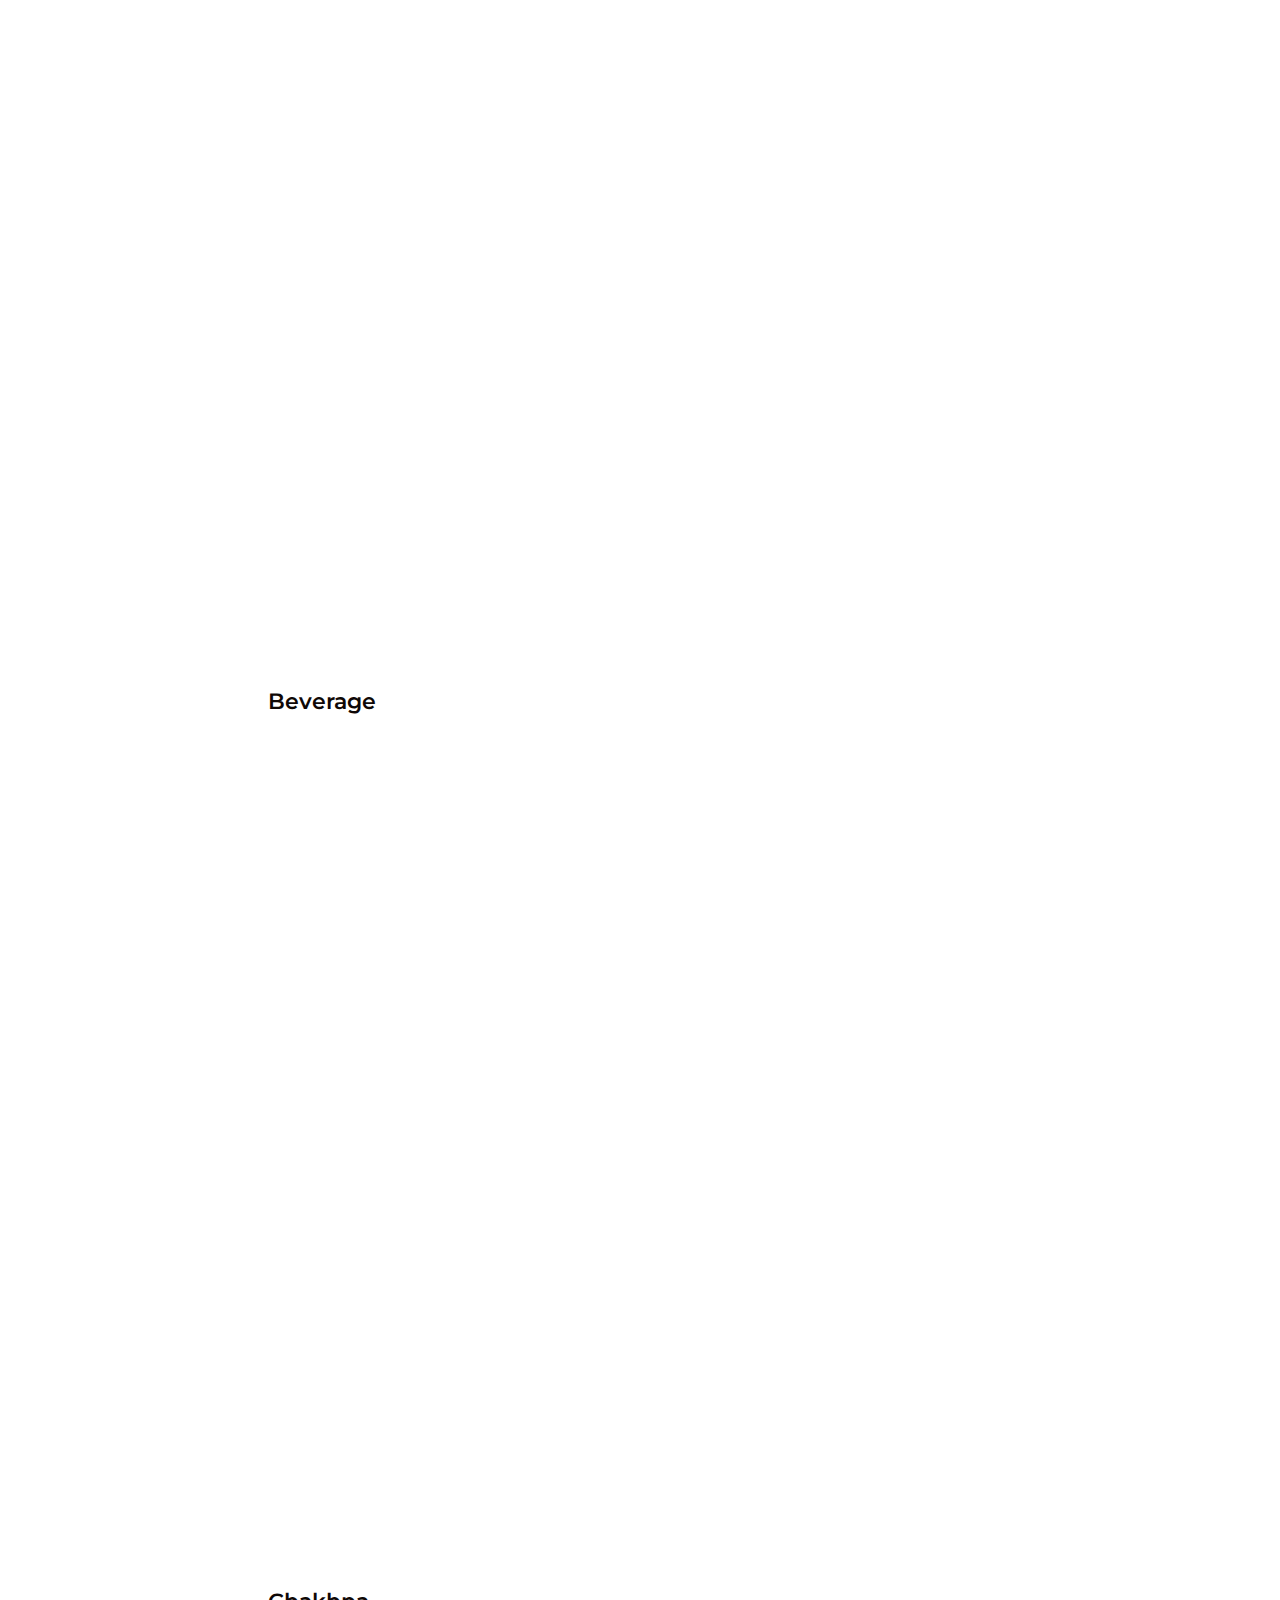
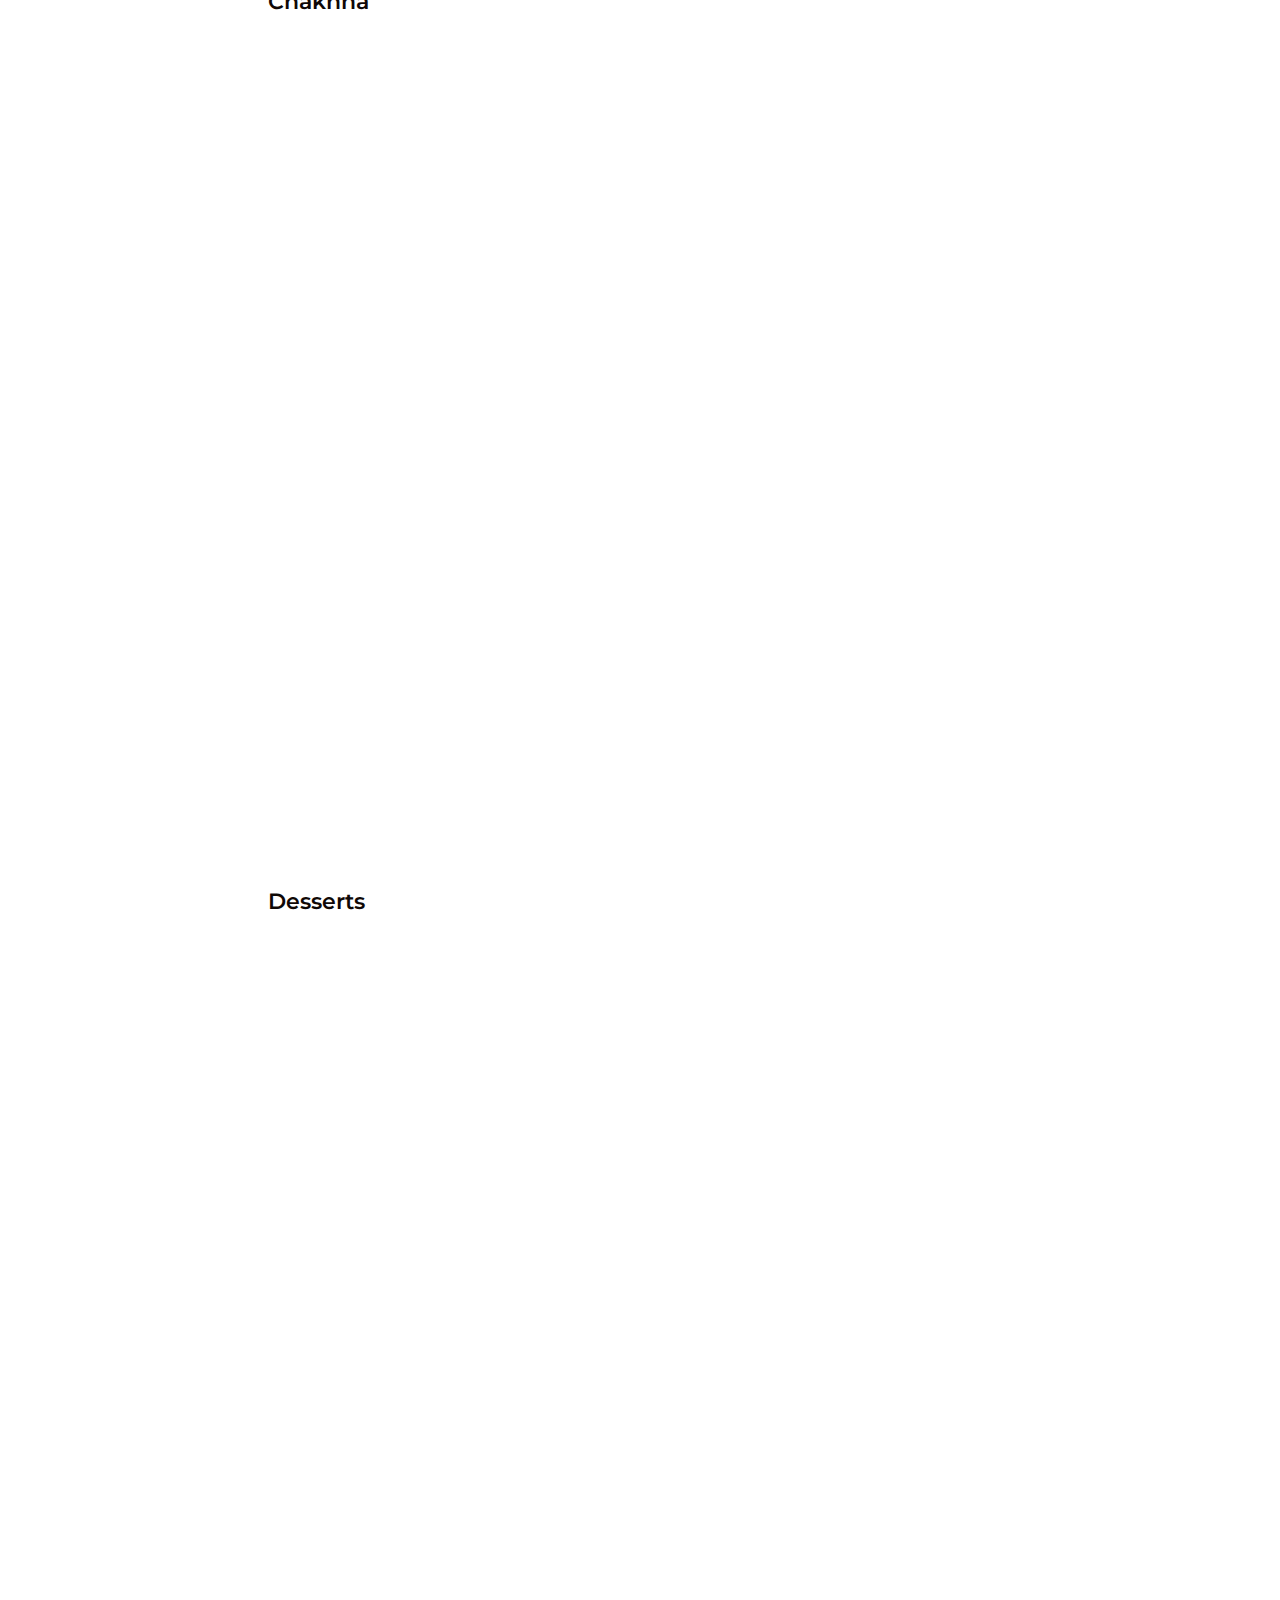
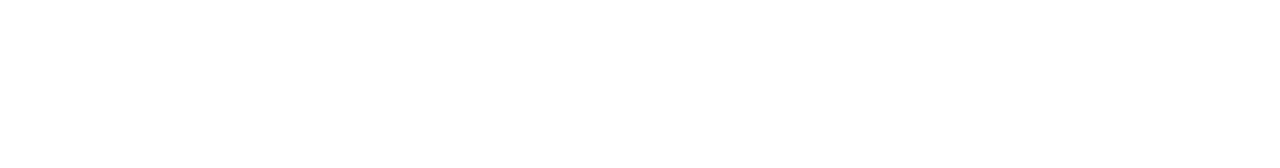
==== commit fd7d37e1: "Update index.html" ====
--- a/index.html
+++ b/index.html
@@ -15,25 +15,34 @@
 
 
 
-  <header class="pos_header">
+  <header class="pos_header" id="d_header">
     <div class="container">
       <div class="header_inner">
         <div class="pos_header_logo">
           <img src="./images/logo.jpg" alt="logo" class="main_logo">
         </div>
         <div class="pos_header_menu">
-          <div class="search-container">
+          <div class="search-container" id="search_desktop">
             <form action="/action_page.php">
               <button type="submit"><i class="fa fa-search"></i></button>
               <input type="text" placeholder="Search.." name="search">			  
             </form>
           </div>
           <img src = "./images/shopping-bag.png" id="cart-icon" alt="Shopping Bag">
-          <a href="./login.html"><img src = "./images/log-in.png" alt="Login"></a>
+          <a href="./login.html" id="myacc_page"><img src = "./images/log-in.png" alt="Login" id="myaccount-icon"></a>
         </div>
+      </div>
+      <div class="search-container" id="search_mobile">
+        <form action="/action_page.php">
+          <button type="submit"><i class="fa fa-search"></i></button>
+          <input type="text" placeholder="Search.." name="search">			  
+        </form>
       </div>
     </div>
   </header>
+
+
+
 
 
   
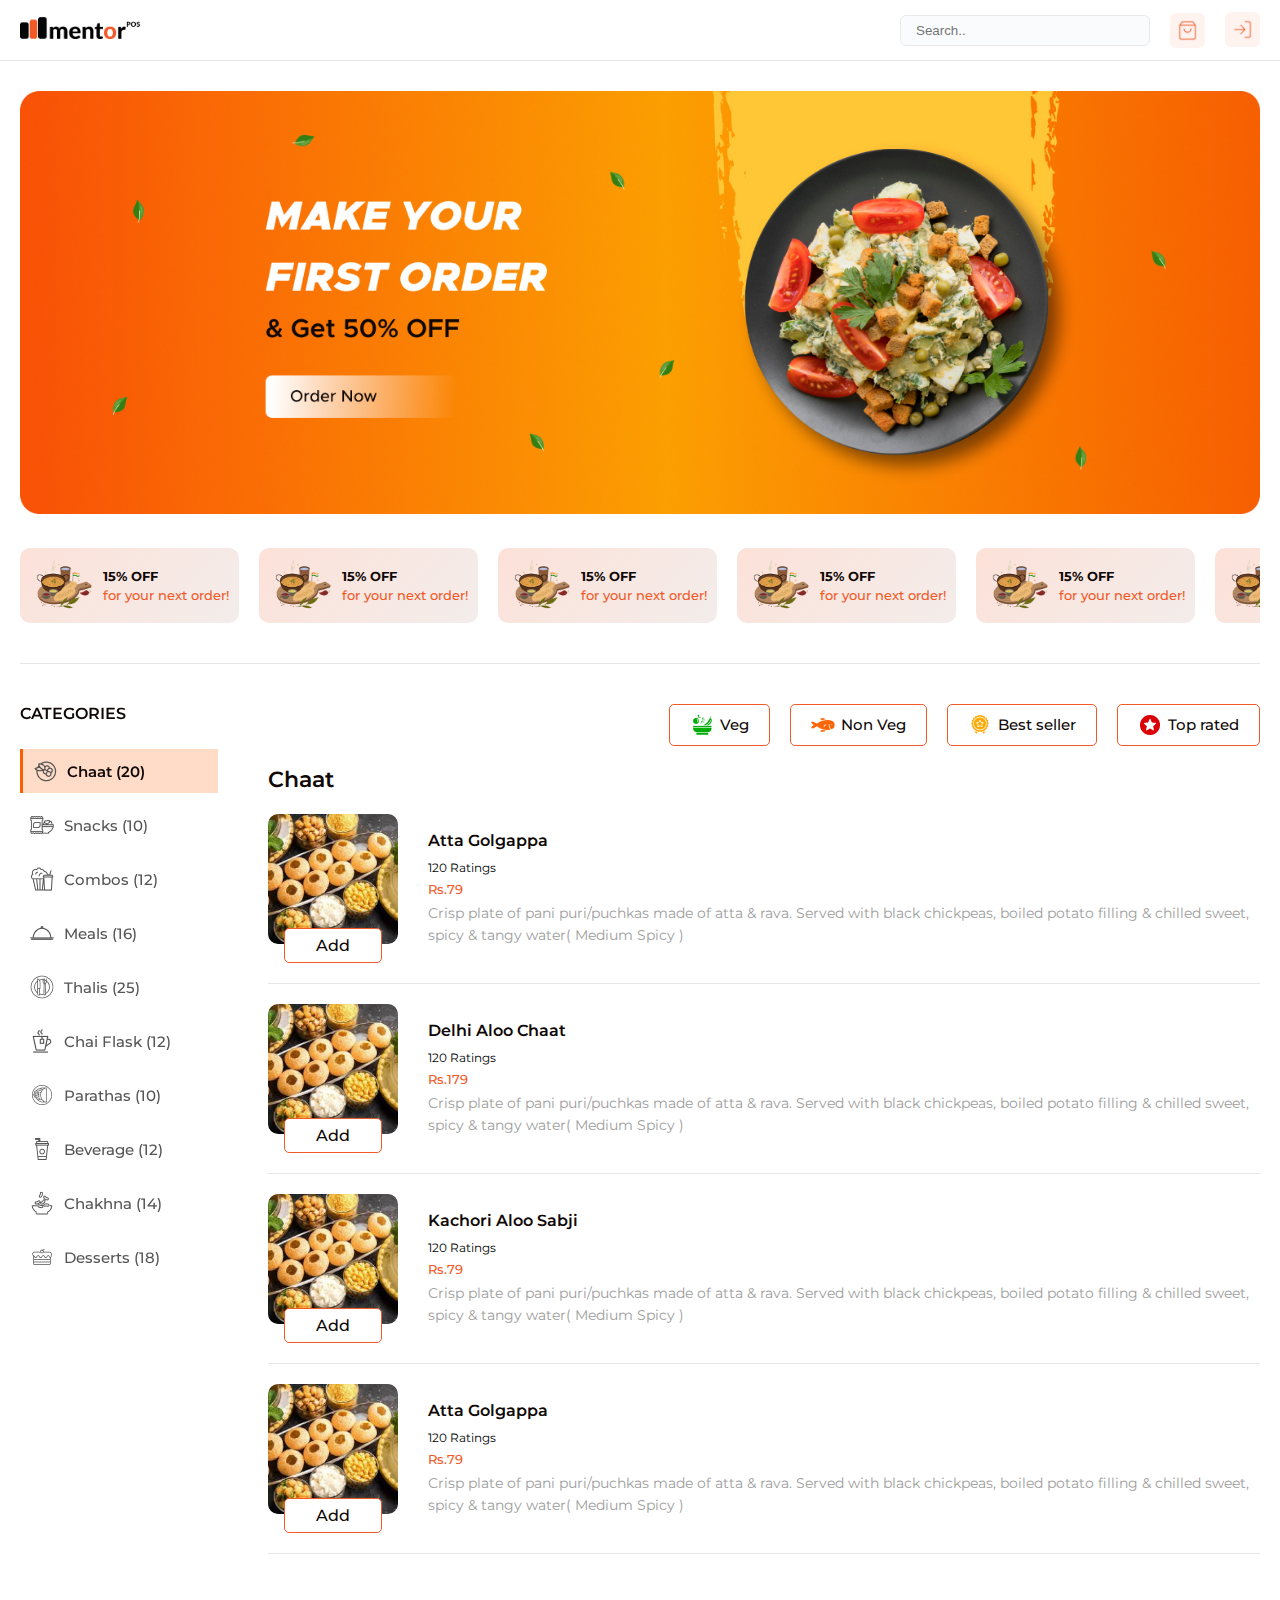
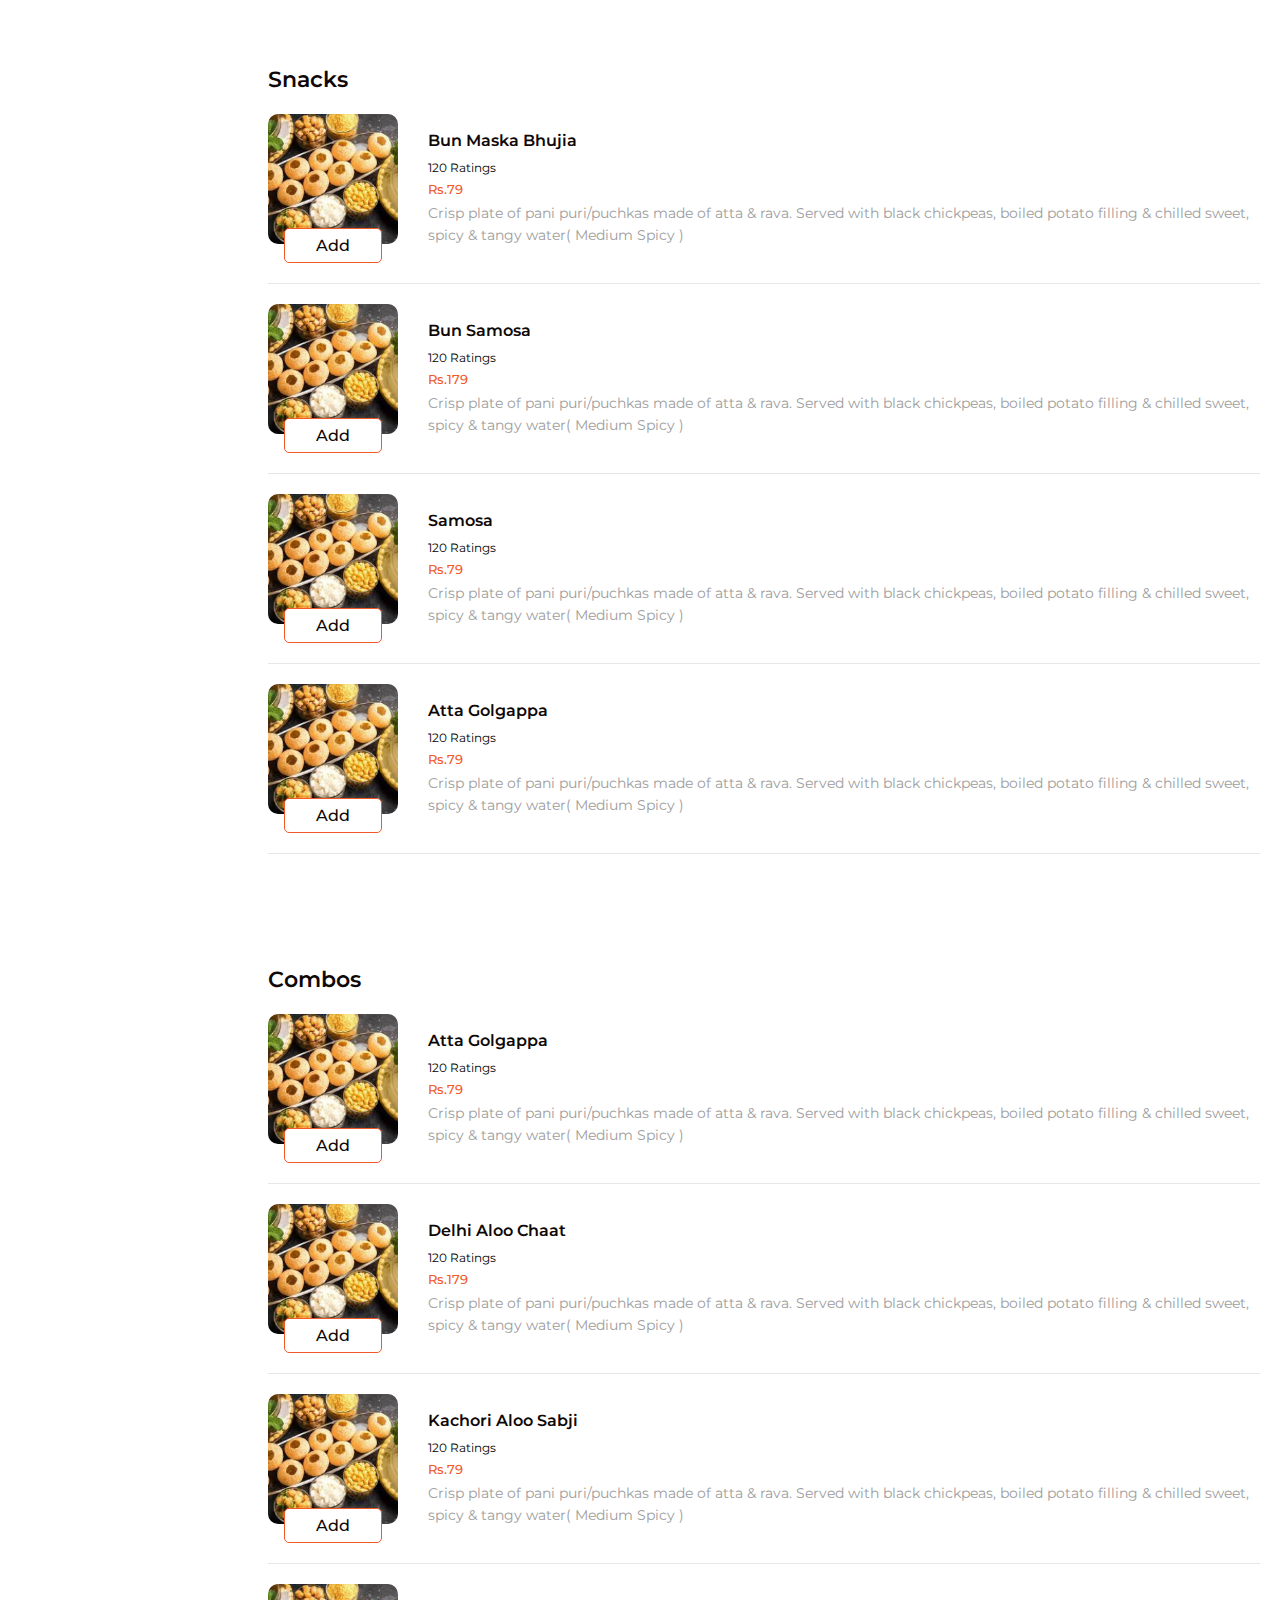
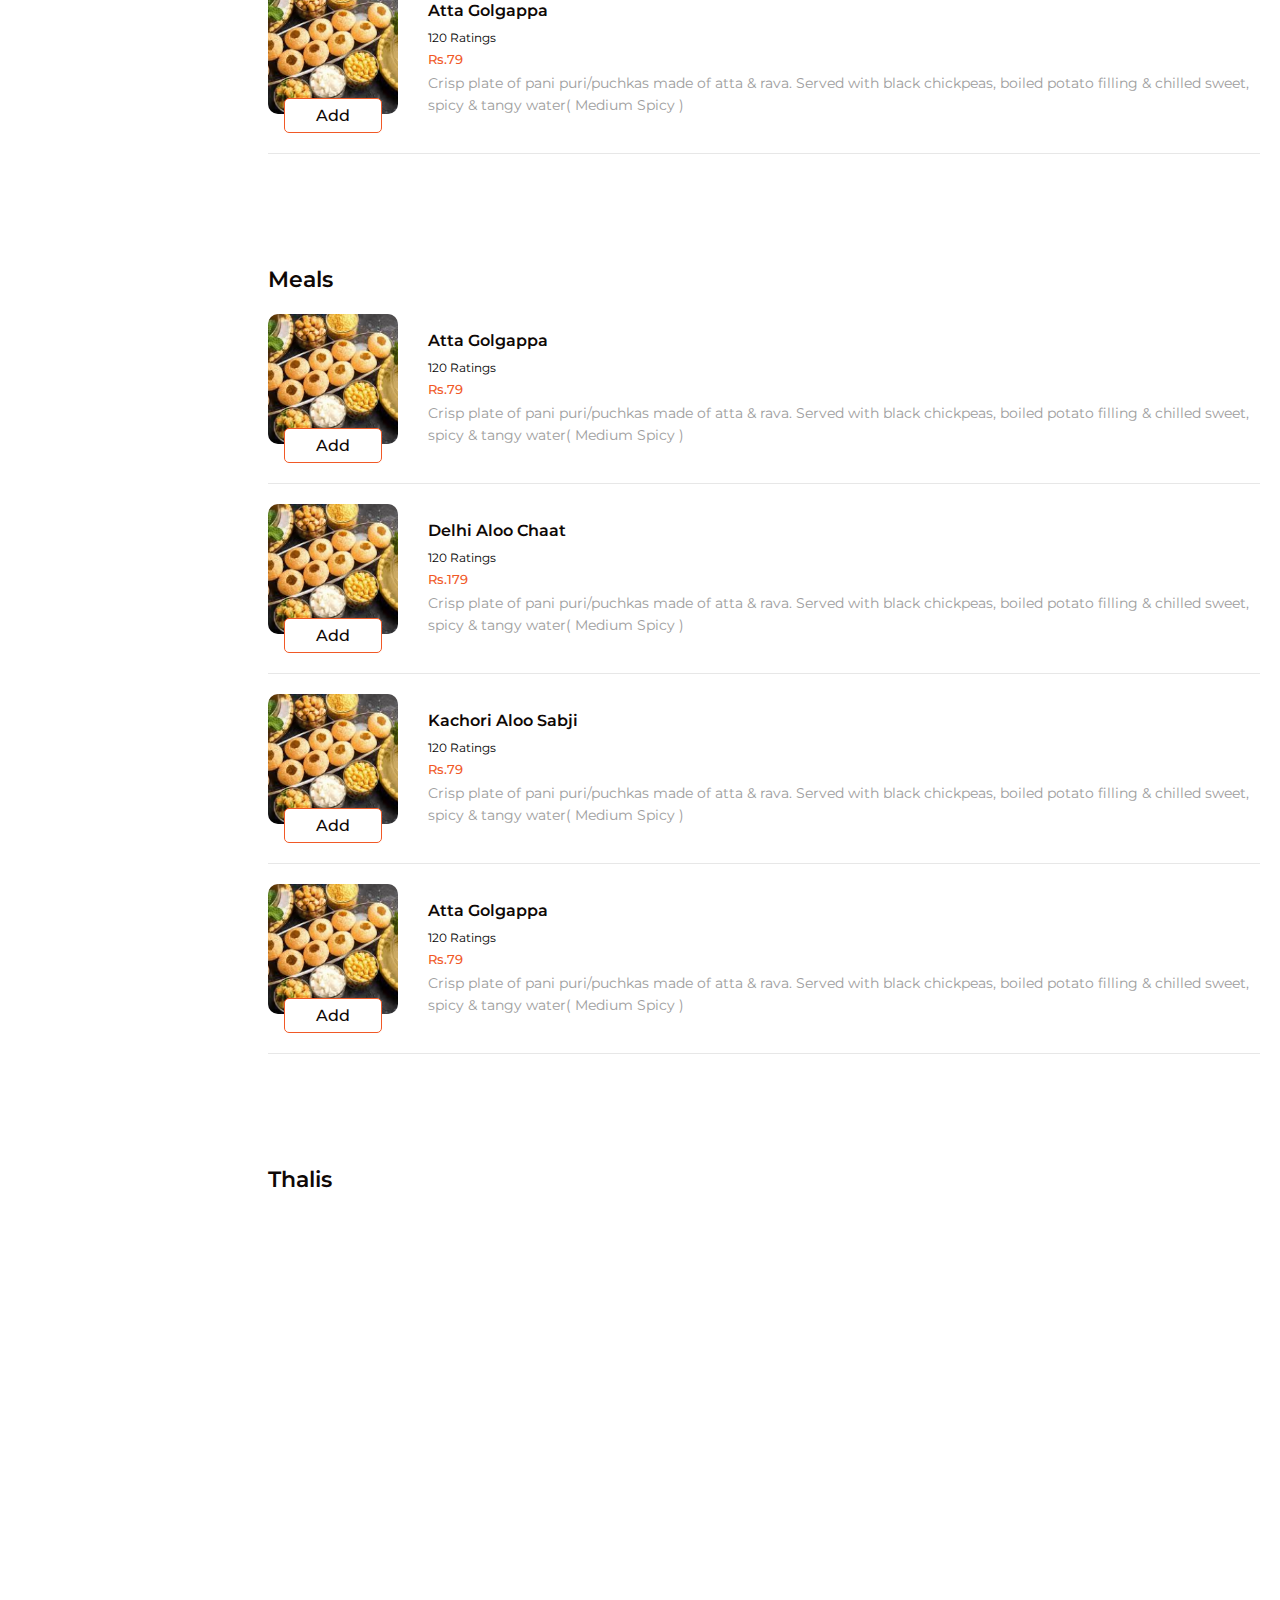
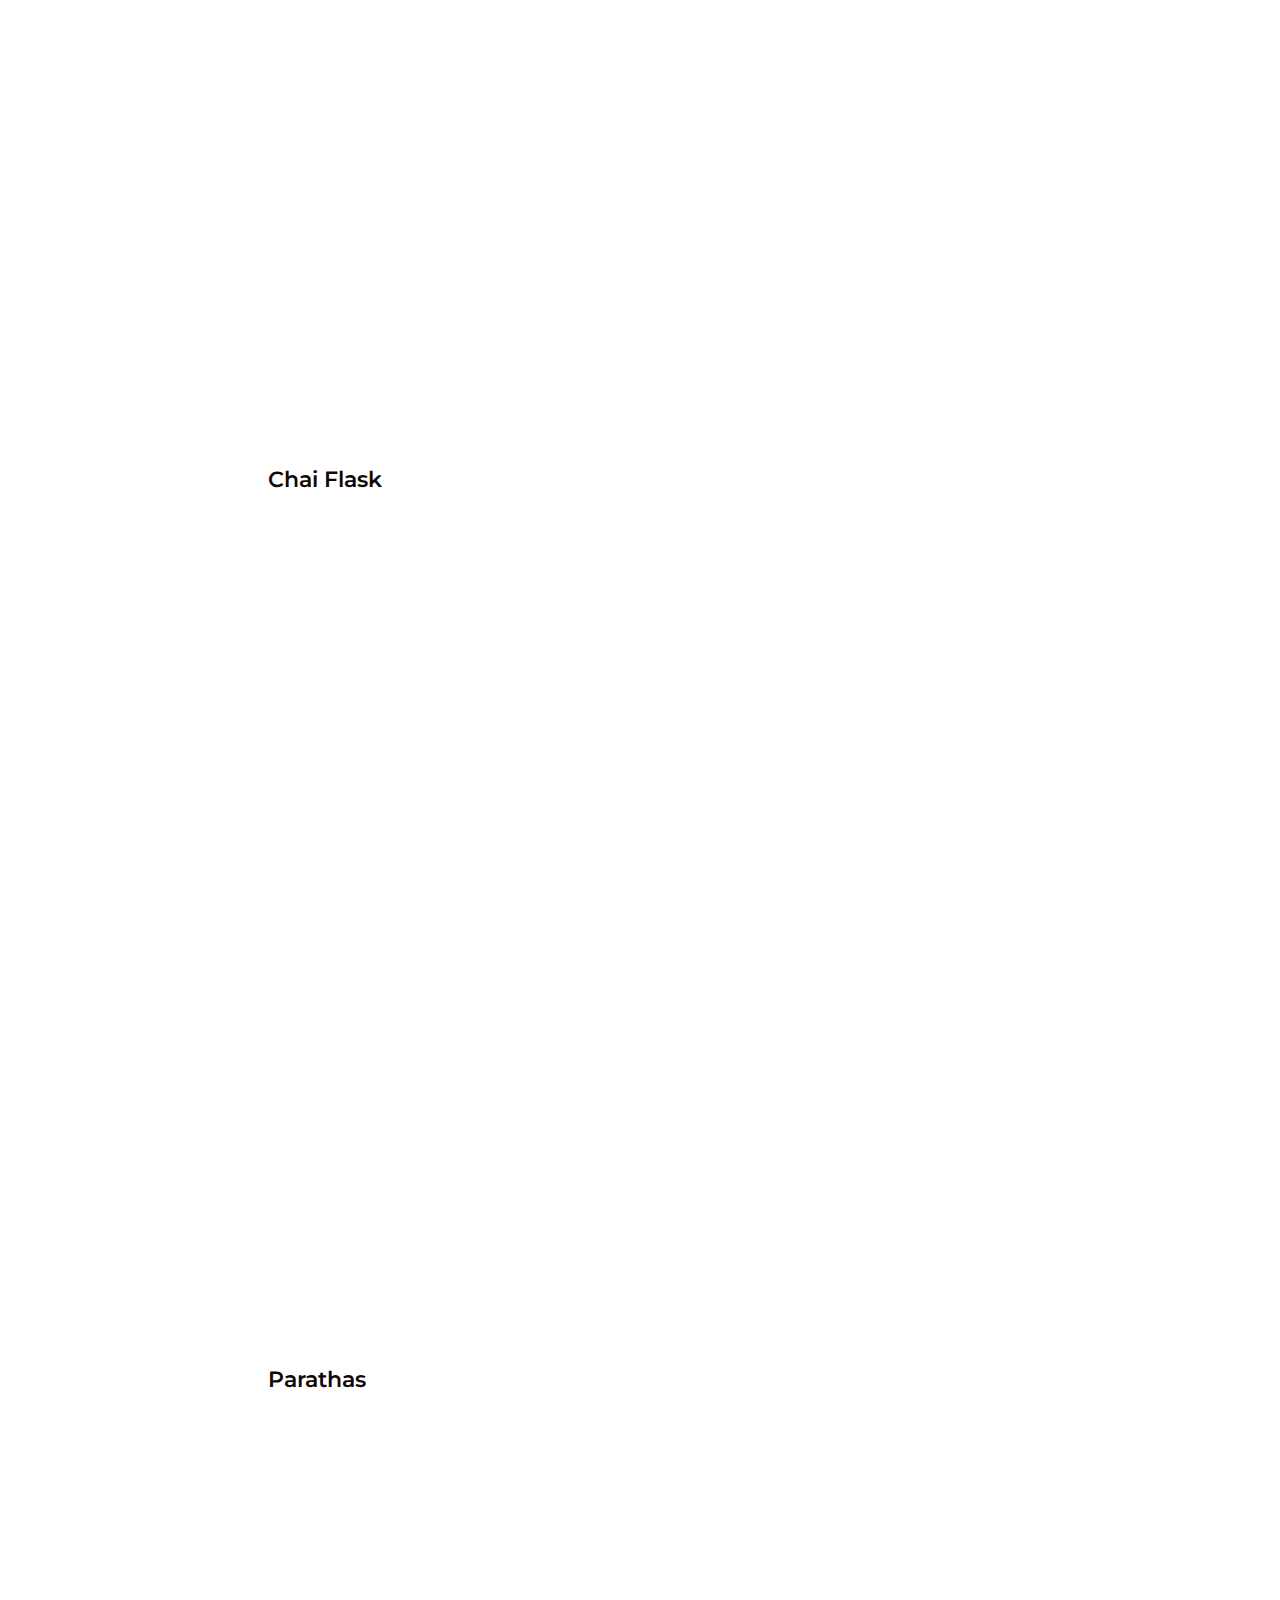
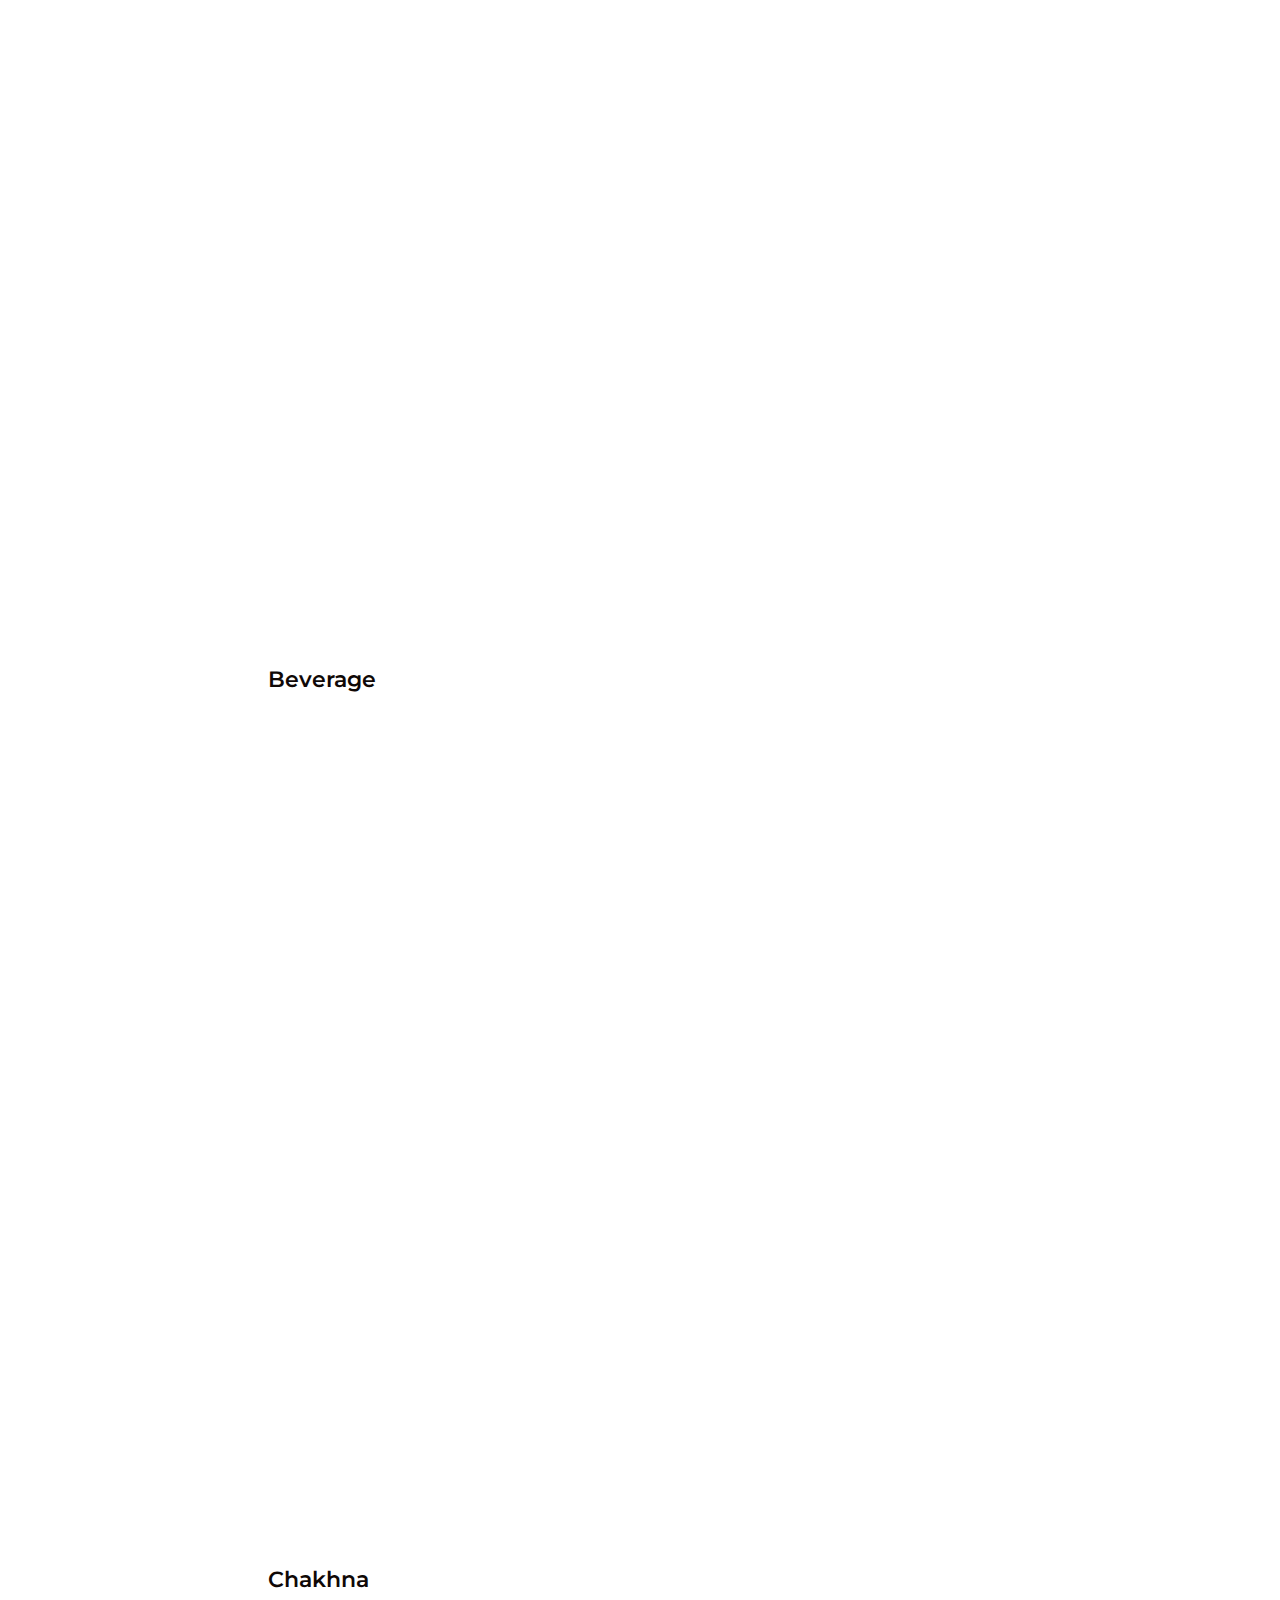
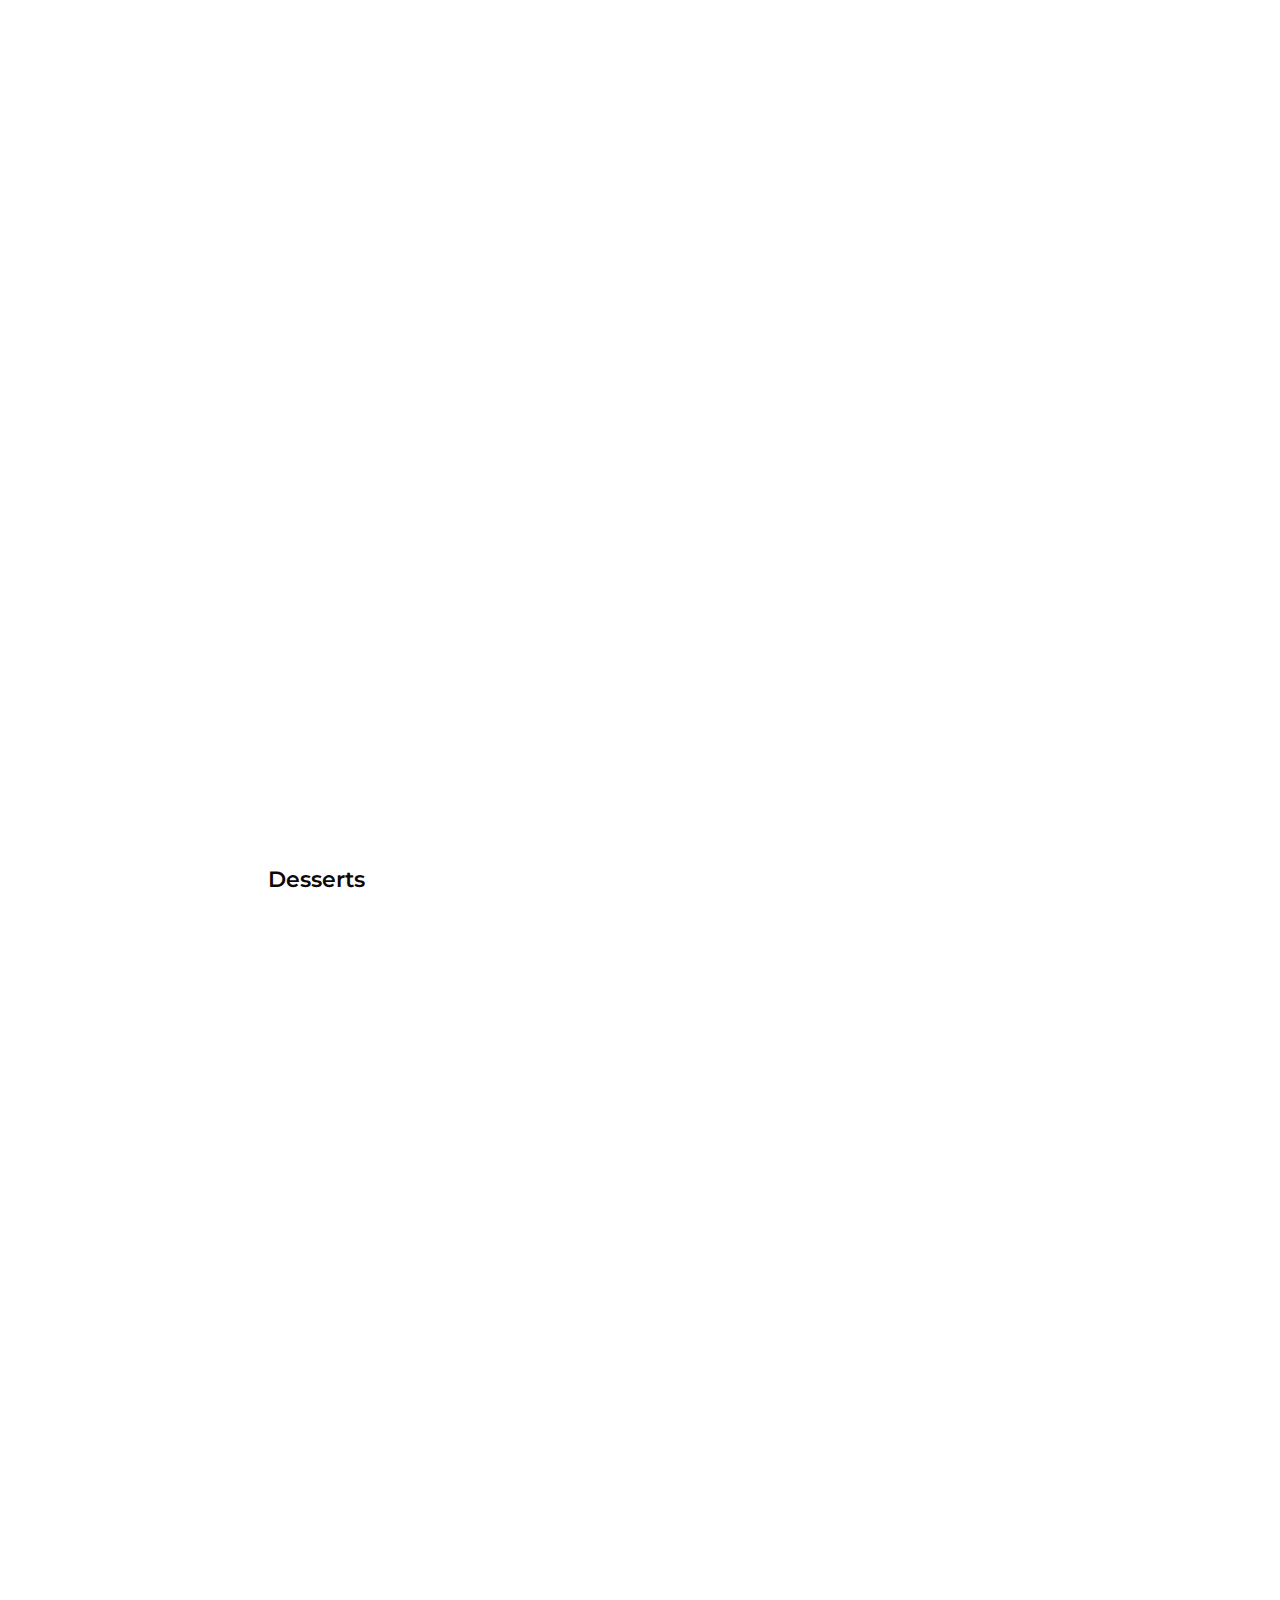
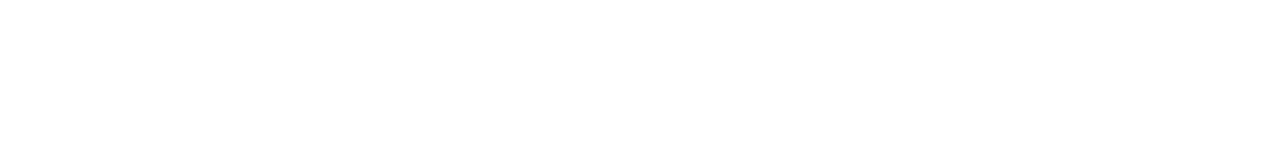
==== commit 1b1c3360: "Update index.html" ====
--- a/index.html
+++ b/index.html
@@ -19,7 +19,7 @@
     <div class="container">
       <div class="header_inner">
         <div class="pos_header_logo">
-          <img src="./images/logo.jpg" alt="logo" class="main_logo">
+          <a href="./index.html"><img src="./images/logo.jpg" alt="logo" class="main_logo"></a>
         </div>
         <div class="pos_header_menu">
           <div class="search-container" id="search_desktop">
--- a/style.css
+++ b/style.css
@@ -28,31 +28,25 @@
 
 .pos_header{padding: 10px 0; border-bottom: 1px solid #E6E6E6;}
 .header_inner {display: flex;align-items: center;justify-content: space-between;}
-#m_heder{display: none;}
+#m_header{display: none;}
 
 .banner {padding: 30px 0;}
 .banner img{width: 100%;}
 
 
 .pos_header_menu {display: flex;gap: 20px;    align-items: center;}
-.pos_header_menu img {background-color: #FFF3EF;padding: 7px;border-radius: 6px;}
+.pos_header_menu img {background-color: #FFF3EF;padding: 7px;border-radius: 6px;width: 35px;height: auto;}
+#myaccount-icon { margin-top: 2px;    }
+#myacc_page{font-size: 10px;}
 #cart-icon { cursor: pointer;}
-.pos_header_menu form {
-    background-color: #F3F3F4;
-    padding: 7px;
-    border-radius: 6px;
-    border: 1px solid #CECECE;
-}
-
-.pos_header_menu form input {
-    border: none;
-    background: none;
-}
-
-.pos_header_menu form button {
-    border: none;
-    background: no-repeat;
-}
+.search-container form {background-color: #FAFBFC; padding: 7px;border-radius: 6px;border: 1px solid #e9e9e9;
+    min-width: 250px;display: flex;gap: 8px;}
+.search-container form input {border: none;background: none;}
+.search-container form button {border: none;background: no-repeat; color:#F15927;}
+.search-container form input:focus {
+    outline: none !important;
+}
+#search_mobile{display: none;}
 
 
 
@@ -586,26 +580,19 @@
 /**************Responsive***************/
 
 @media (max-width: 480px) {
-    #m_headet{display:block;}
-    #d_headet{display:none;}
+    #m_header{display:block !important;}
+    
     .container 			{padding:0px 20px;}
-    .banner {
-        padding: 20px 0;
-    }
+    .search-container { margin-top: 13px;    }
+    #search_mobile{display: block;}
+    #search_desktop{display: none;}
+    .pos_header { padding: 10px 0;border-bottom: none;    }
+    .banner {padding: 13px 0 20px 0;    }
     .food_tems_main {flex-direction: column;}
-    .food_tems_main_left {
-        display: none;
-    }
-    .veg_nveg_ribbon {
-        display: flex;
-        align-items: flex-end;
-        flex-direction: row;
-        justify-content: flex-start;
-        gap: 20px;
-        overflow-x: scroll;
-    }
+    .food_tems_main_left { display: none;}
+    .veg_nveg_ribbon {display: flex;align-items: flex-end;flex-direction: row;justify-content: flex-start;gap: 20px;overflow-x: scroll;    }
     .veg_nveg_ribbon a {
-        padding: 8px 5px;
+        padding: 5px 5px;
         min-width: 110px;
         justify-content: center;
         font-size: 12px;
@@ -634,4 +621,7 @@
     .food_item_details {
         flex-direction: row-reverse;
     }
-}
+    .offers_box {
+        padding: 5px;
+    }
+}
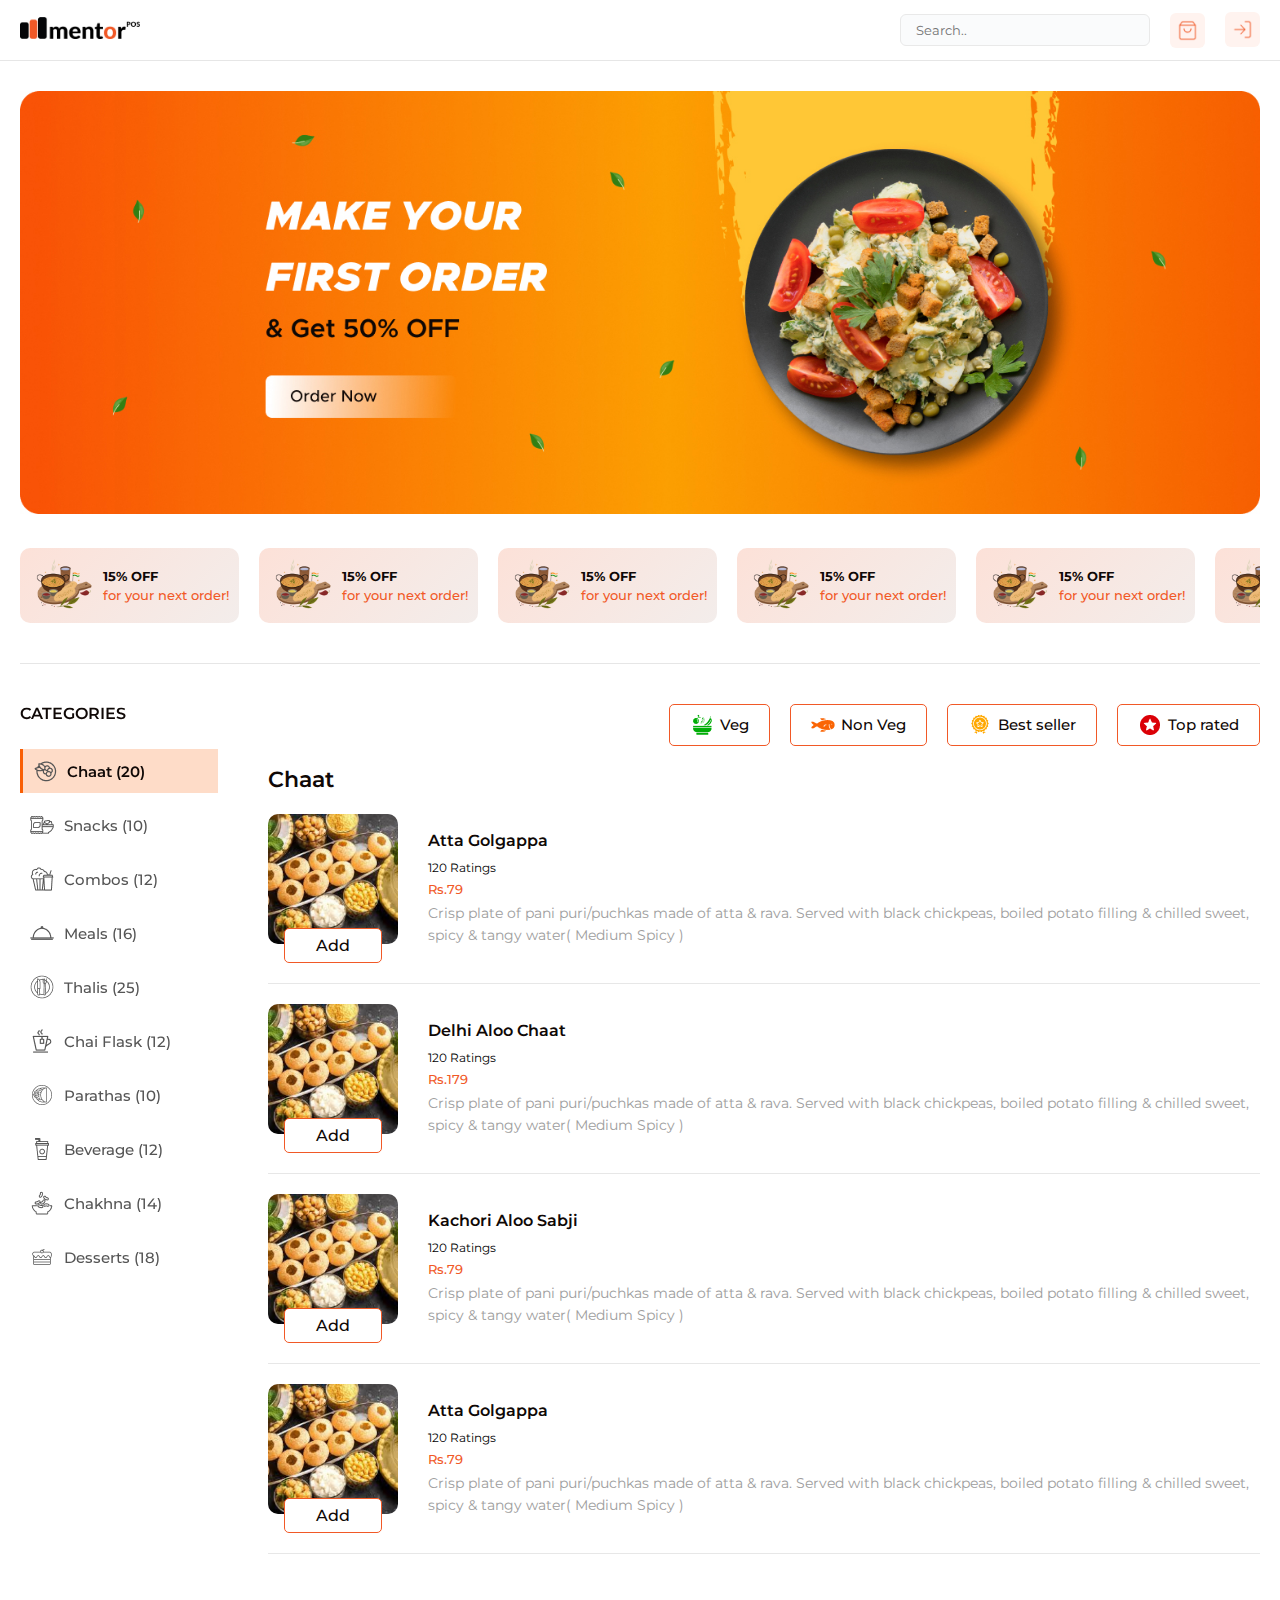
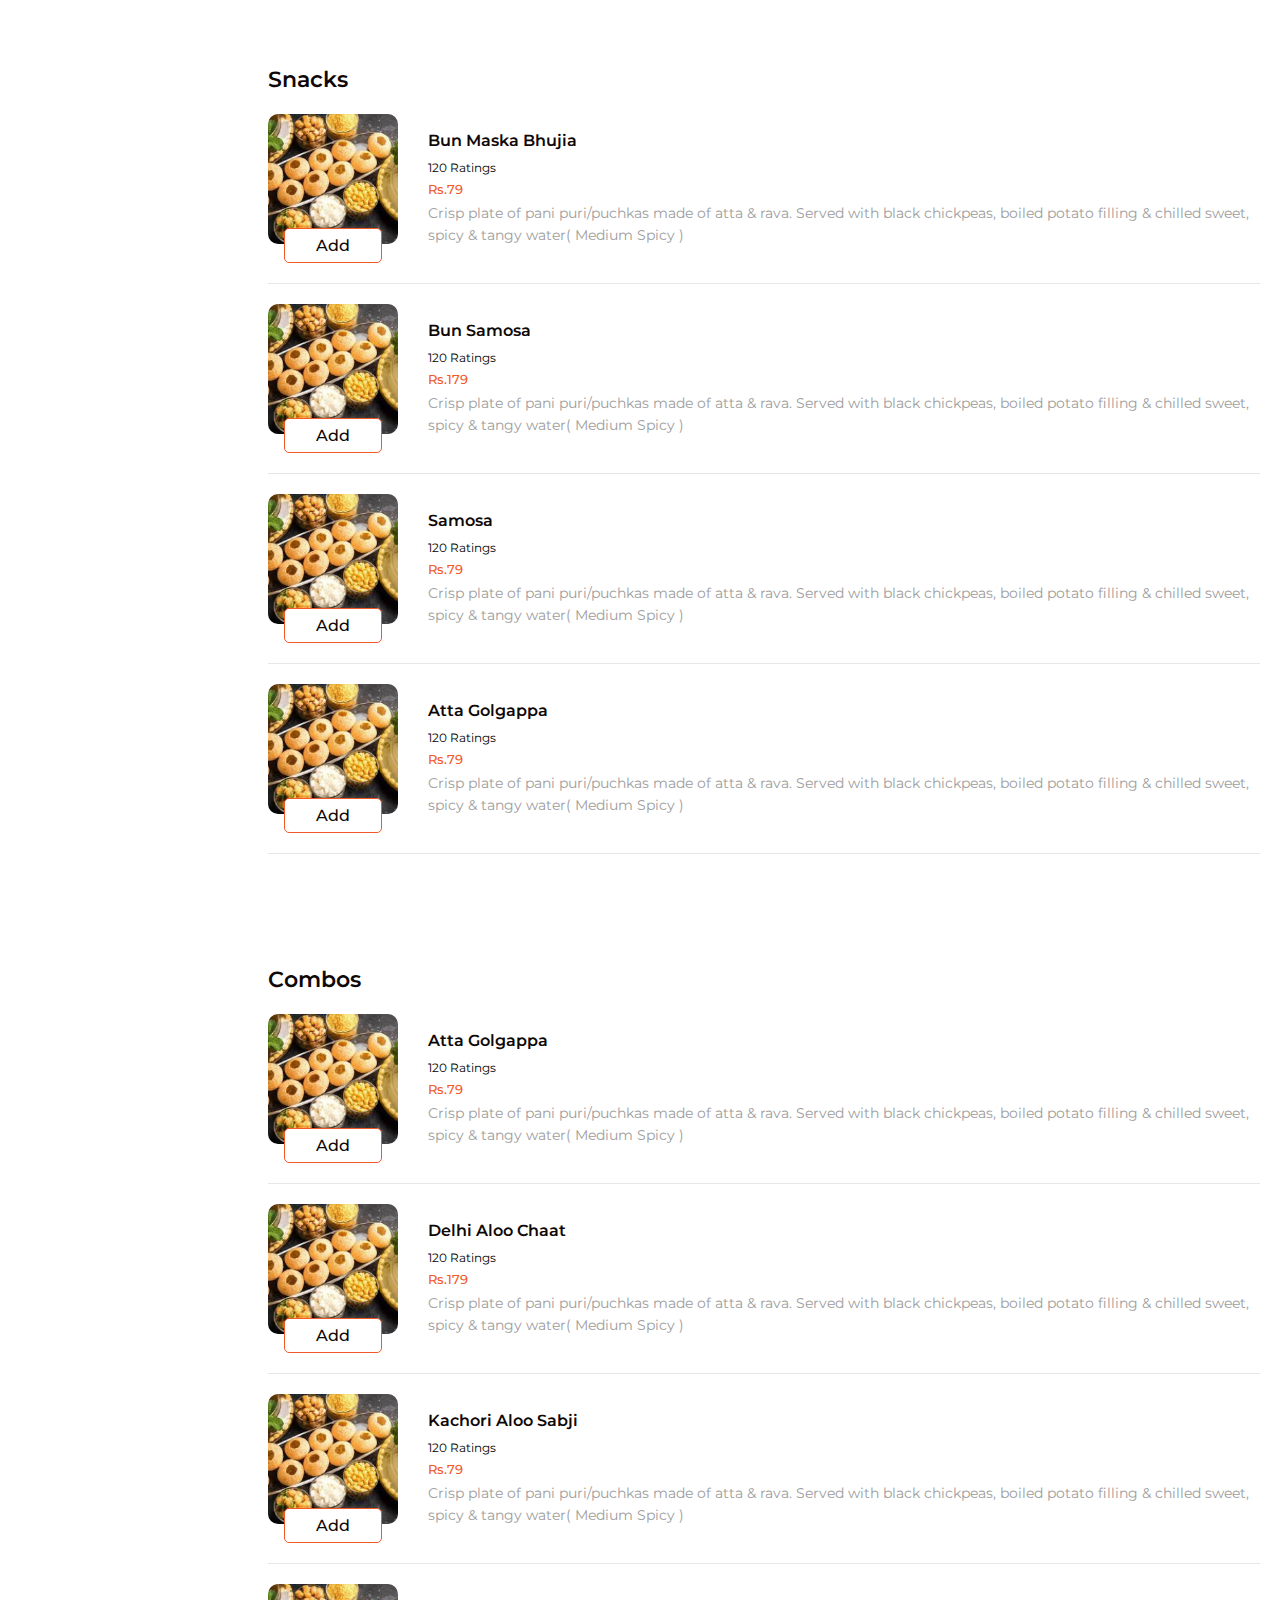
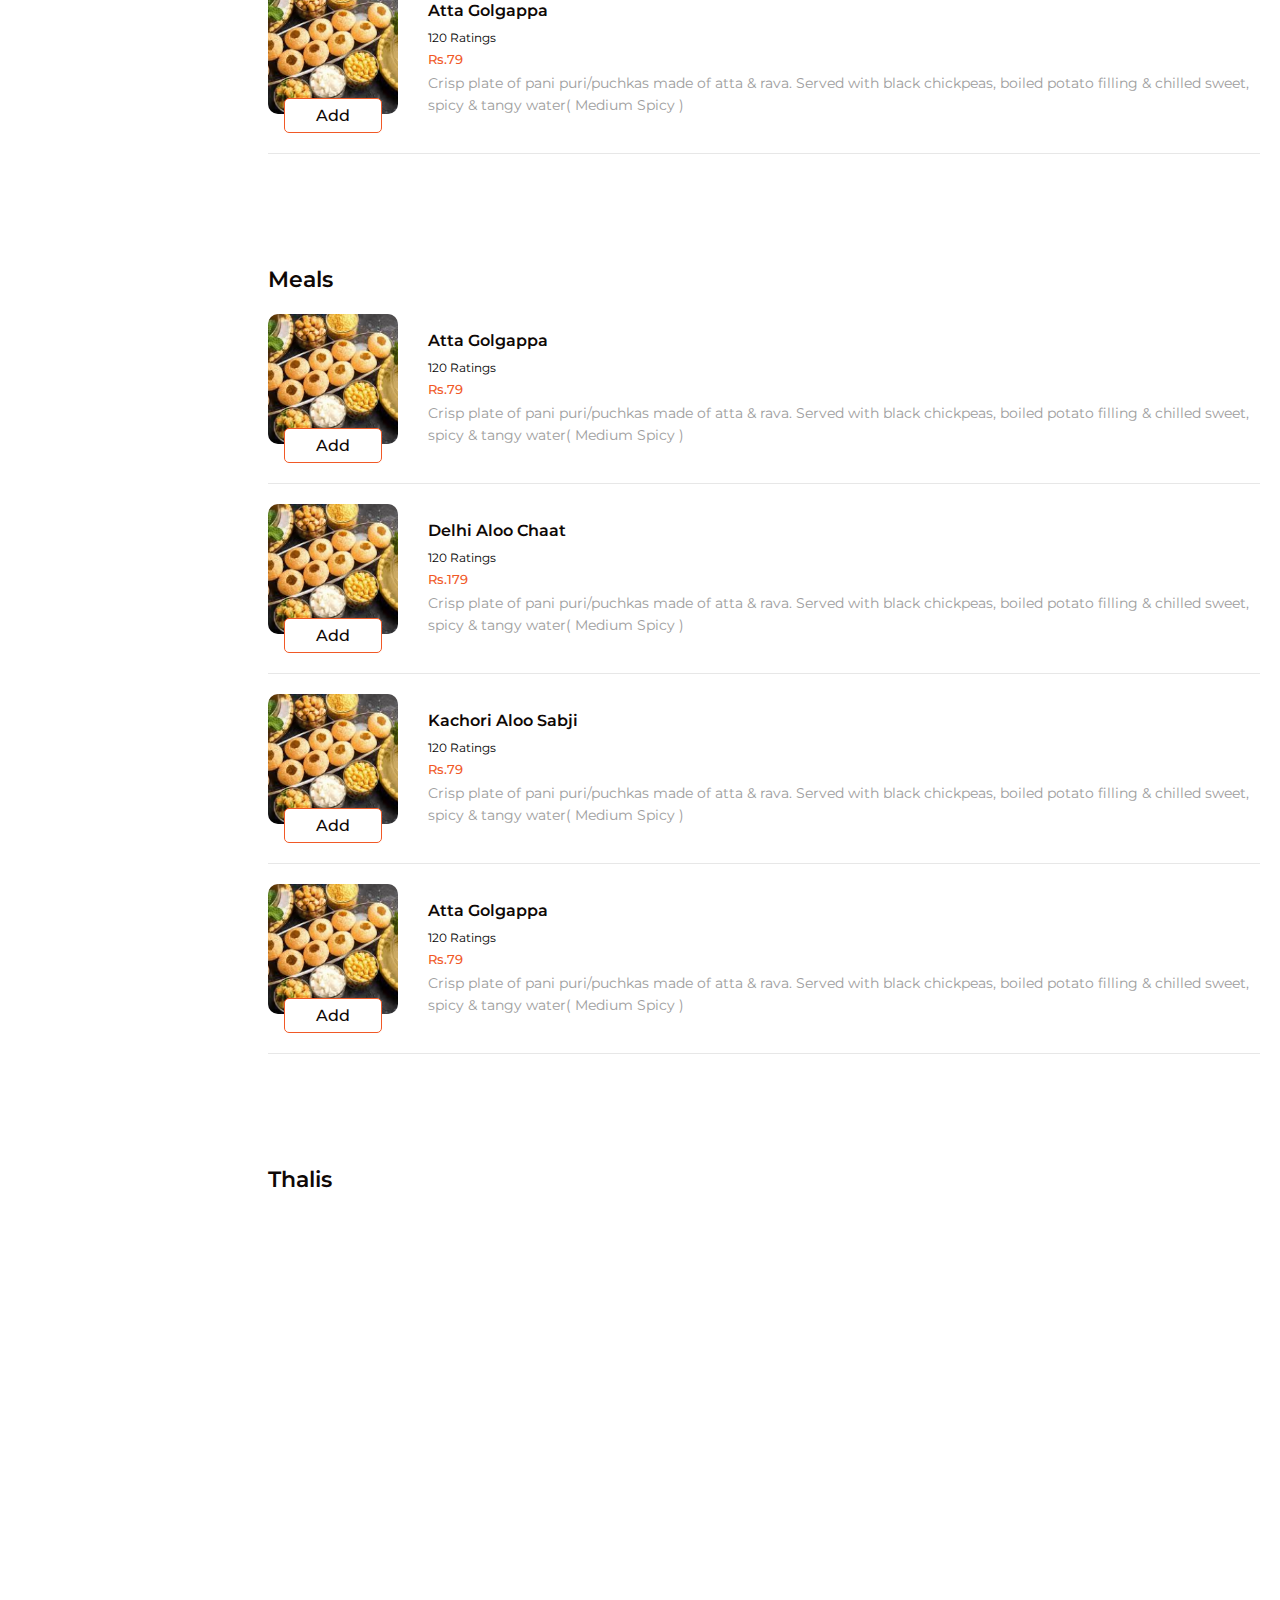
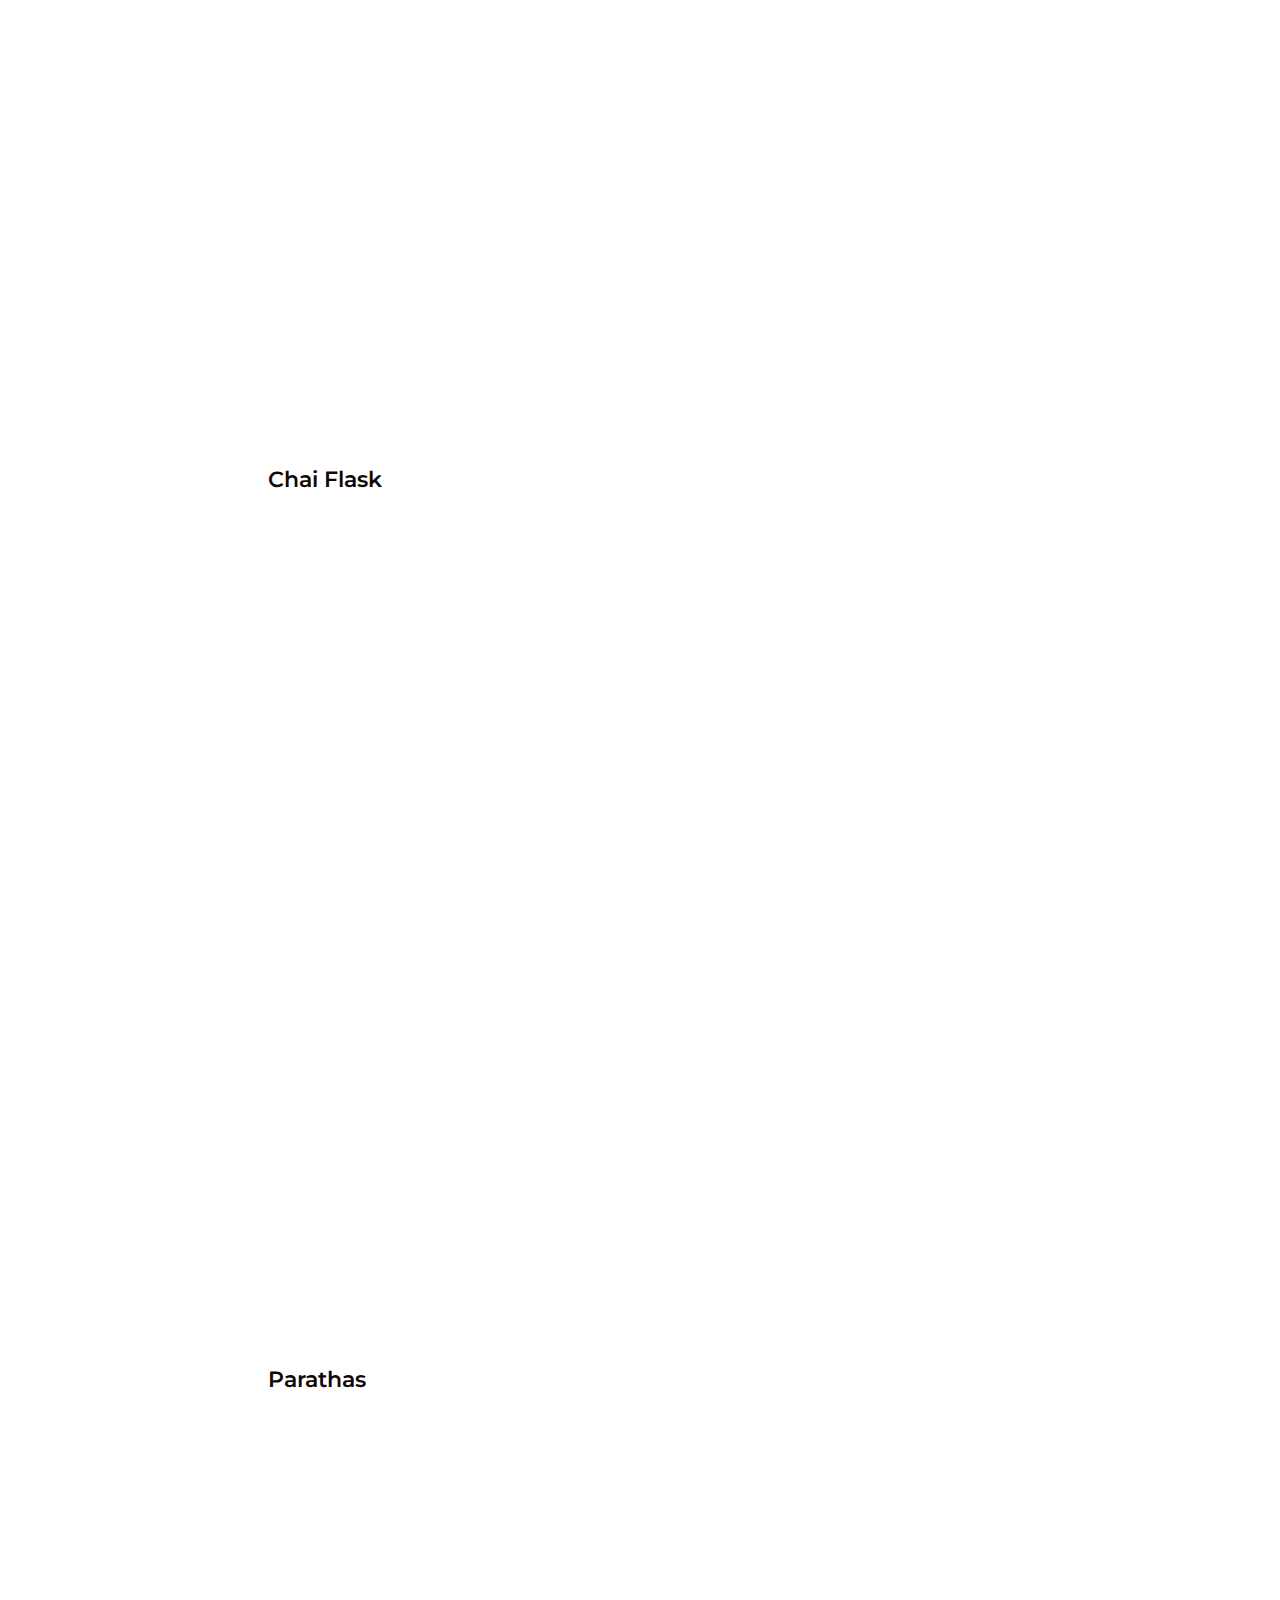
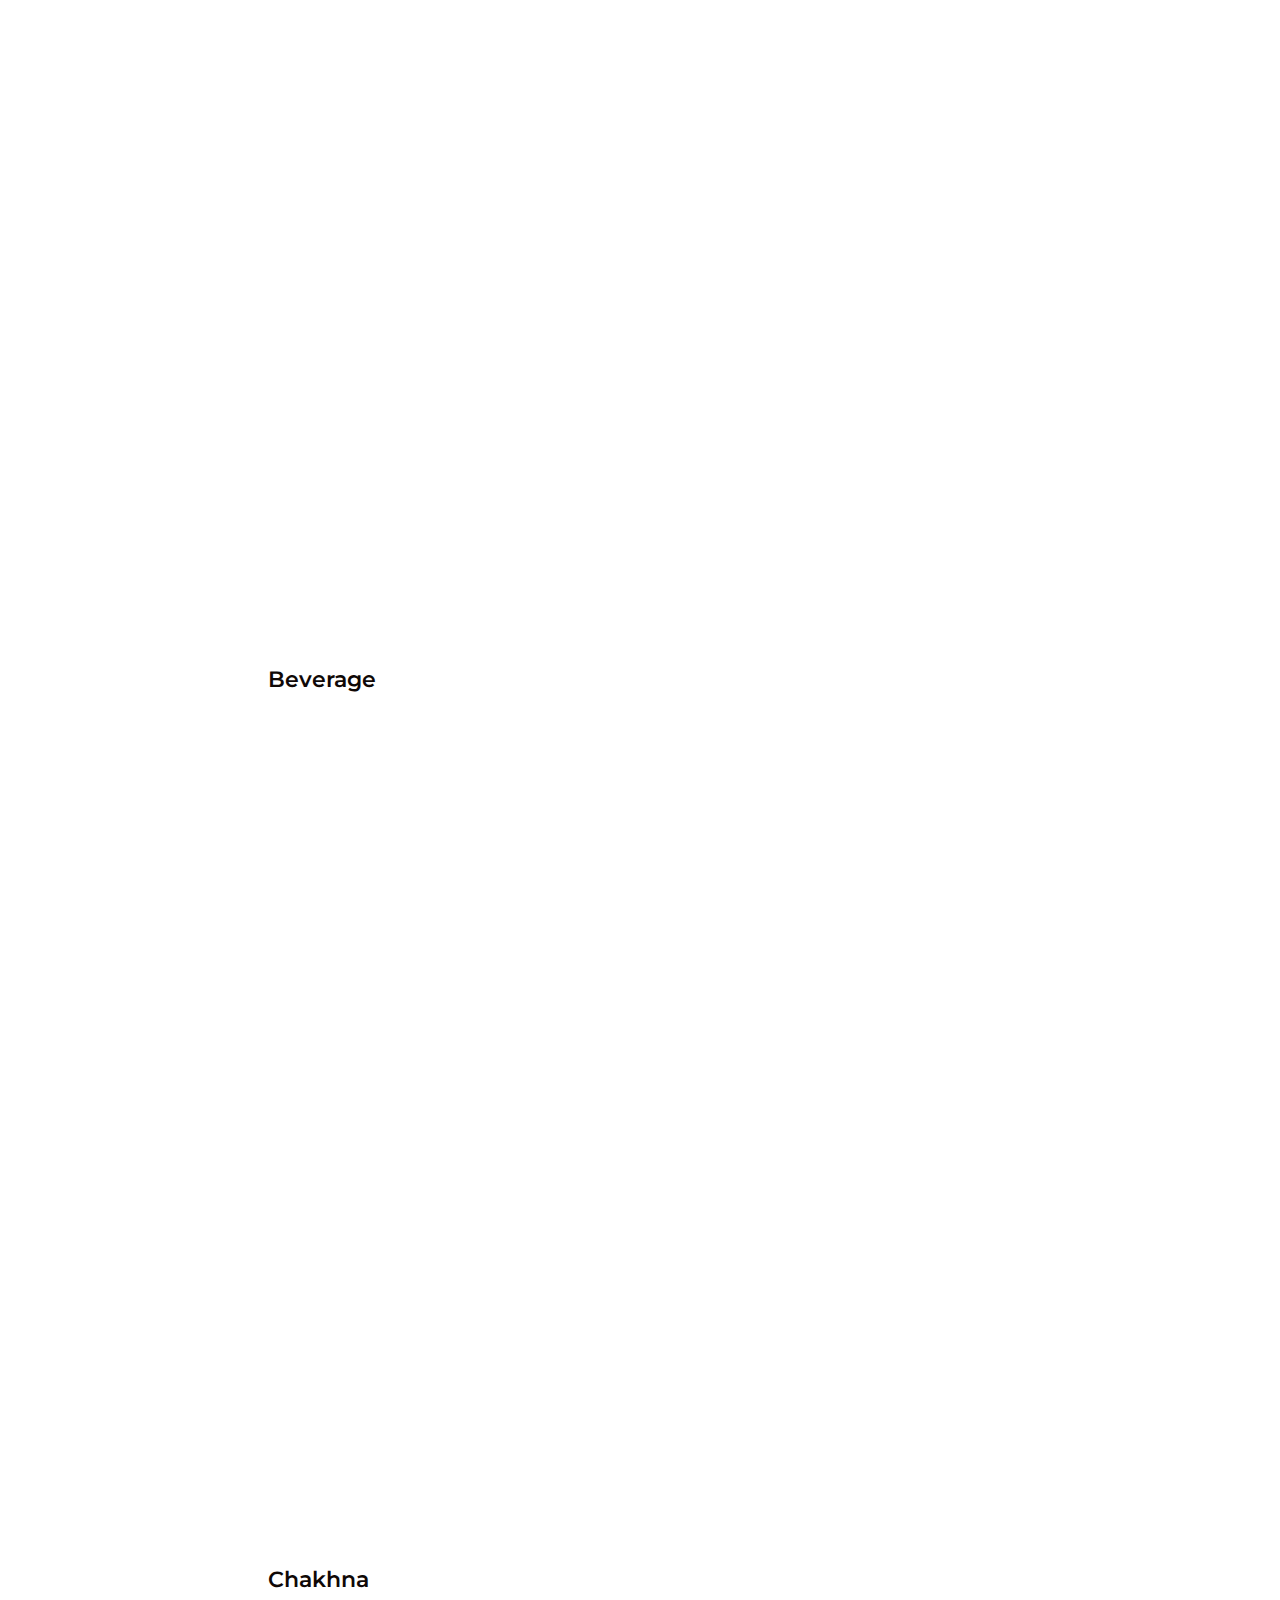
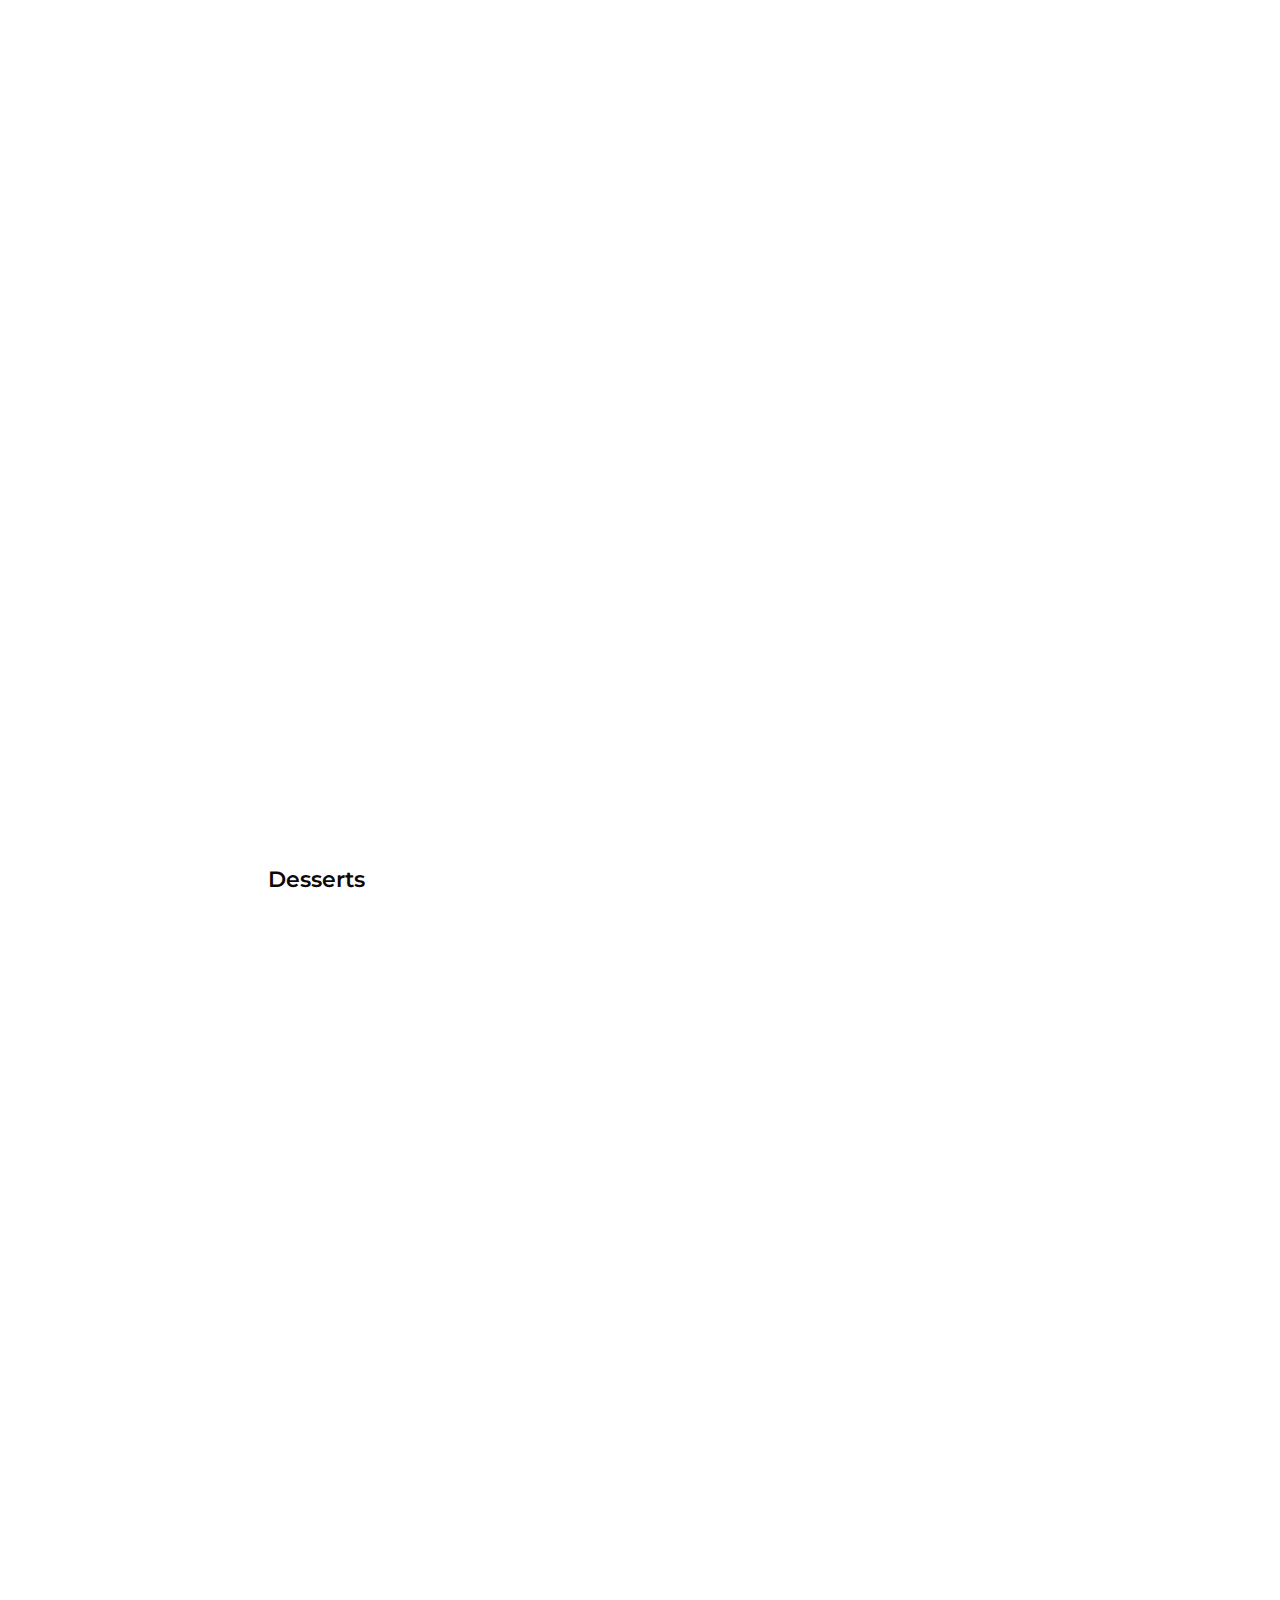
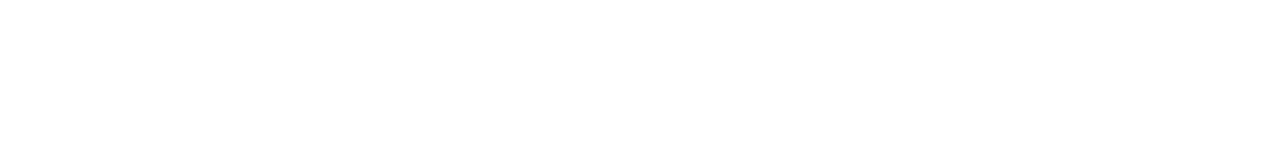
==== commit 7cc1f3ba: "Add files via upload" ====
--- a/index.html
+++ b/index.html
@@ -2,13 +2,14 @@
 <html>
 <meta charset="utf-8">
 <meta content="width=device-width, initial-scale=1.0" name="viewport">
+<title>Index</title>
 <link type="text/css" href="style.css" rel="stylesheet">
-<title>Index</title>
 <link rel="stylesheet" href="https://cdnjs.cloudflare.com/ajax/libs/font-awesome/6.4.2/css/all.min.css" integrity="sha512-z3gLpd7yknf1YoNbCzqRKc4qyor8gaKU1qmn+CShxbuBusANI9QpRohGBreCFkKxLhei6S9CQXFEbbKuqLg0DA==" crossorigin="anonymous" referrerpolicy="no-referrer" />
 <link rel="preconnect" href="https://fonts.googleapis.com">
 <link rel="preconnect" href="https://fonts.gstatic.com" crossorigin>
 <link href="https://fonts.googleapis.com/css2?family=Montserrat:wght@300;400;500;600&display=swap" rel="stylesheet">
 <script src="https://code.jquery.com/jquery-3.6.0.min.js"></script>
+<script type="text/javascript" src="main.js"></script>
 
 
 <body>
@@ -93,7 +94,7 @@
         <div class="apply_coupoun">
           <h5><span class="cart_mca_popup_icon" ><img src="./images/coupons.png"></span>Apply Coupon</h5><i class="fa-solid fa-chevron-right"></i>
         </div>
-        
+                   
 
 
         <div class="cart_billing">
@@ -898,101 +899,5 @@
 
 
 
-<script>
-  document.addEventListener('DOMContentLoaded', function () {
-    const navLinks = document.querySelectorAll('.fooditem-nav a');
-
-    // Initially, add the active class to the first link
-    navLinks[0].classList.add('active-link');
-
-    navLinks.forEach(function (link) {
-      link.addEventListener('click', function (e) {
-        e.preventDefault();
-        const targetId = link.getAttribute('href').substring(1); // Get the target section's ID
-        const targetSection = document.getElementById(targetId);
-
-        // Remove active class from all links
-        navLinks.forEach(function (navLink) {
-          navLink.classList.remove('active-link');
-        });
-
-        // Add active class to the clicked link
-        link.classList.add('active-link');
-
-        // Scroll to the target section with an offset of 100px
-        if (targetSection) {
-          targetSection.scrollIntoView({ behavior: 'auto', block: 'start', inline: 'nearest' });
-          window.scrollBy(0, -30); // Adjust the offset as needed
-        }
-      });
-    });
-  });
-</script>
-
-
-
-<!-- Cart Popup-->
-<script type="text/javascript">
-  const cartIcon = document.getElementById('cart-icon');
-  const cartPopup = document.getElementById('cart-popup');
-  const closePopupButton = document.getElementById('close-popup');
-
-  cartIcon.addEventListener('click', () => {
-      cartPopup.style.right = '0';
-  });
-
-  closePopupButton.addEventListener('click', () => {
-      cartPopup.style.right = '-450px';
-  });
-</script>
-
-
-
-<!-- Cart quantity Functionality-->
-<script type="text/javascript">
-$('.minus-btn').on('click', function(e) {
-  e.preventDefault();
-  var $this = $(this);
-  var $input = $this.closest('div').find('input');
-  var value = parseInt($input.val());
-
-  if (value > 1) {
-      value = value - 1;
-  } else {
-      value = 0;
-  }
-
-  $input.val(value);
-});
-
-$('.plus-btn').on('click', function(e) {
-  e.preventDefault();
-  var $this = $(this);
-  var $input = $this.closest('div').find('input');
-  var value = parseInt($input.val());
-
-  if (value < 100) {
-      value = value + 1;
-  } else {
-      value = 100;
-  }
-
-  $input.val(value);
-});
-</script>
-
-<!-- Replace a tag with quantity-->
-<script>
-  function replaceWithDiv() {
-    var addButton = document.getElementById("addButton");
-    var moreDiv = document.getElementById("moreDiv");
-
-    addButton.style.display = "none"; // Hide the "Add" button
-    moreDiv.style.display = "block"; // Show the div with "More" button
-  }
-</script>
-
-
-
 </body>
-</html>
+</html>--- a/style.css
+++ b/style.css
@@ -16,6 +16,7 @@
     line-height: clamp(1.3rem, 0vw + 1.3rem, 1.3rem); font-weight: 600;}
 p					{margin:0;  font-size: clamp(0.875rem, 0vw + 0.875rem, 0.875rem);
     line-height: clamp(1.4rem, 0vw + 1.4rem, 1.4rem);color:#555555;}
+form, submit, input {font-family: 'Montserrat';}
 .clear 				{clear: both;}
 .full_wrap 			{width: 100%;margin: 0px;padding: 0px;}
 .container 			{max-width: 1240px;margin: auto;height: auto;width: 100%;}
@@ -267,7 +268,7 @@
 .cart-popup {
     position: fixed;
     top: 0;
-    right: -430px; /* Initially hidden on the right side */
+    right: -100%; /* Initially hidden on the right side */
     width: 430px;
     height: 100%;
     
@@ -387,12 +388,15 @@
 .cart_delivery {
     display: flex;
     justify-content: space-between;
-    gap: 25px;margin: 30px 0;
+    gap: 25px;
+    padding: 30px 0;
+    background-color: #fff;
 }
 .cart_payment {
     display: flex;
     align-items: center;
     justify-content: space-between;padding-top: 15px;
+    background-color: #fff;
 }
 
 #place_order {
@@ -446,9 +450,7 @@
 .login_page p {
     color: #9d9d9d;
 }
- {
-    margin-top: 30px;
-}
+
 #login_form {
     display: flex;
     flex-direction: column;width: 100%;    margin-top: 30px;
@@ -530,11 +532,198 @@
 }
 
 
-
-
-
-
-
+/***********OTP***************/
+.otp_page {width: 100%; max-width: 400px;display: flex;flex-direction: column;align-items: center;
+    margin: auto;justify-content: center; min-height: 100vh;}
+.otp_page h2 { margin: 0px 0 10px 0;}
+.otp_page p { color: #9d9d9d;}            
+.otp_input { width: 40px;border: 1px solid #e7e7e9;margin: 0 10px;text-align: center;font-size: 16px;
+  cursor: not-allowed;pointer-events: none;height: 40px; background-color: #FAFBFC;               }
+div#otp_inputs {margin-top: 30px;margin-bottom: 10px;}
+.otp_input:focus {border: 1px solid F15927;outline: none;}
+.otp_input:nth-child(1) {cursor: pointer;pointer-events: all;}
+.otp_submit {padding: 10px;border: none;background-color: #F15927;color: #fff;border-radius: 5px;margin-top: 20px;
+font-weight: 500;font-size: 16px;width: 100%;}
+.send_again a{color: #F15927;font-weight: 500;}
+
+
+
+
+/*********************Pickup****************/
+.breadcrumb_header {
+    padding: 30px 0;
+    display: flex;
+    flex-direction: column;
+    gap: 20px;
+}
+.pickup-delivery {
+    display: flex;
+    align-items: center;
+    justify-content: center;
+    gap: 50px;
+    
+}
+.breadcrumb_header i {
+    margin-right: 10px;
+    font-size: 20px;
+}
+.pickup {
+    text-align: center;
+    background-color: #fff;
+    border: 1px solid #F2F2F2;
+    padding: 20px;
+    border-radius: 10px;}
+
+.pickup:hover{
+    text-align: center;
+    background-color: #F2F2F2;
+    border: 1px solid #F15927;
+    padding: 20px;
+}
+
+
+
+/*******************address*************/
+.addressform form {
+    max-width: 600px;
+    display: flex;
+    flex-direction: row;
+    flex-wrap: wrap;
+    gap: 20px;
+}
+
+.adminform_box {
+    width: 48%;
+    float: left;
+}
+
+.adminform_box input {
+    padding: 10px;
+    width: 100%;
+    margin-top: 6px;
+    background-color: #FAFBFC;
+    border: 1px solid #F3F3F4;
+    border-radius: 6px;
+}
+
+.adminform_box label {
+    font-size: 15px;
+}
+
+.addressform_submit {
+    background-color: #F15927;
+    border: none;
+    border-radius: 5px;
+    color: #fff;
+    padding: 12px 30px;
+    box-shadow: 3px 3px 25px #0003;
+    font-weight: 500;
+    cursor: pointer;
+}
+.saved_address {
+    margin-top: 50px;
+    max-width: 600px;
+}
+
+.saved_address .cart_delivery {
+    padding: 5px 0;
+}
+
+.saved_address h3 {
+    padding-bottom: 20px;
+}
+.saved_address h6{color:#F15927; font-weight: 500;}
+
+
+
+
+/*************Coupons*************/
+.coupons_box_wrapper {
+    display: flex;
+    flex-wrap: wrap;
+    justify-content: space-between;
+    gap: 30px;
+}
+
+.coupons_box {
+    background-color: #f7f7f7;
+    padding: 30px;
+    border-radius: 6px;
+    display: flex;
+    flex-direction: column;
+    gap: 6px;width: 48%;
+}
+
+.coupons_validity {
+    display: flex;
+    align-items: center;
+    justify-content: space-between;margin-top: 10px;
+}
+
+.coupons_validity p {
+    font-weight: 500;
+    color: #0F0806;
+}
+.coupons_validity p i {
+    margin-right: 5px;
+}
+.coupon_apply {
+    color: #F15927;
+    border: 1px solid #F15927;
+    background-color: #fff;
+    padding: 8px 16px;
+    border-radius: 25px;
+}
+#coupon_applied {
+    background-color: #EBFFEE;
+    border: none;
+    color: #00AD07;
+}
+
+
+
+/*************** Item Details Page************/
+.item_details_inner_page {
+    display: flex;
+    gap: 30px;    max-width: 800px;
+}
+
+.item_details_inner_page .food_item_details_left img {
+    width: 250px;
+    height: auto;
+    border-radius: 10px;
+}
+.food_item_details_quantity {
+    display: flex;
+    gap: 30px;
+    align-items: center;
+    margin: 25px 0;
+}
+.update_price {
+    color: #fff;
+    background-color: #F15927;
+    padding: 8px 20px;
+    border-radius: 6px;
+    border: none;
+    font-size: 16px;
+}
+.customisation_div {
+    padding-top: 25px;
+}
+.customisation_addons_list {
+    display: flex;
+    align-items: center;
+    justify-content: space-between;
+    margin: 10px 0;
+}
+.customisation_addons_list p {
+    font-weight: 500;
+    color: #0F0806;
+}
+.customisation_addons_list span input {
+    margin-left: 6px;
+}
+.food_item_details_quantity_m{display:none;}
 
 
 
@@ -624,4 +813,66 @@
     .offers_box {
         padding: 5px;
     }
-}
+
+    .pickup-delivery {
+        flex-direction: column;
+    }
+    
+
+.pickup img {
+    width: 150px;
+    height: auto;
+}
+.breadcrumb_header {
+    padding: 10px 0;
+    gap: 5px;
+}
+.adminform_box {
+    width: 100%;
+    float: left;
+}
+.addressform {
+    margin-top: 20px;
+}
+
+.coupons_box {
+    padding: 15px;
+    width: 100%;
+}
+.coupons_box_wrapper {
+    gap: 20px;
+}
+#coupon_applied {
+    font-size: 13px;
+}
+.coupon_apply {
+    font-size: 13px;
+}
+
+.item_details_inner_page {
+    flex-direction: column;
+}
+.food_item_details_quantity_m {
+    display: flex;
+    position: fixed;
+    bottom: 0;
+    width: 100%;
+    justify-content: space-between;
+    align-items: center;
+    padding: 15px 15px;
+    background-color: #fff;
+    box-shadow: 5px 5px 35px #cbcbcb;
+}
+.food_item_details_quantity {
+    display: none;
+}
+.customisation_div {
+    padding-top: 10px;
+}
+
+.item_details_inner_page .food_item_details_left img {
+    width: 80px;
+}
+
+
+}
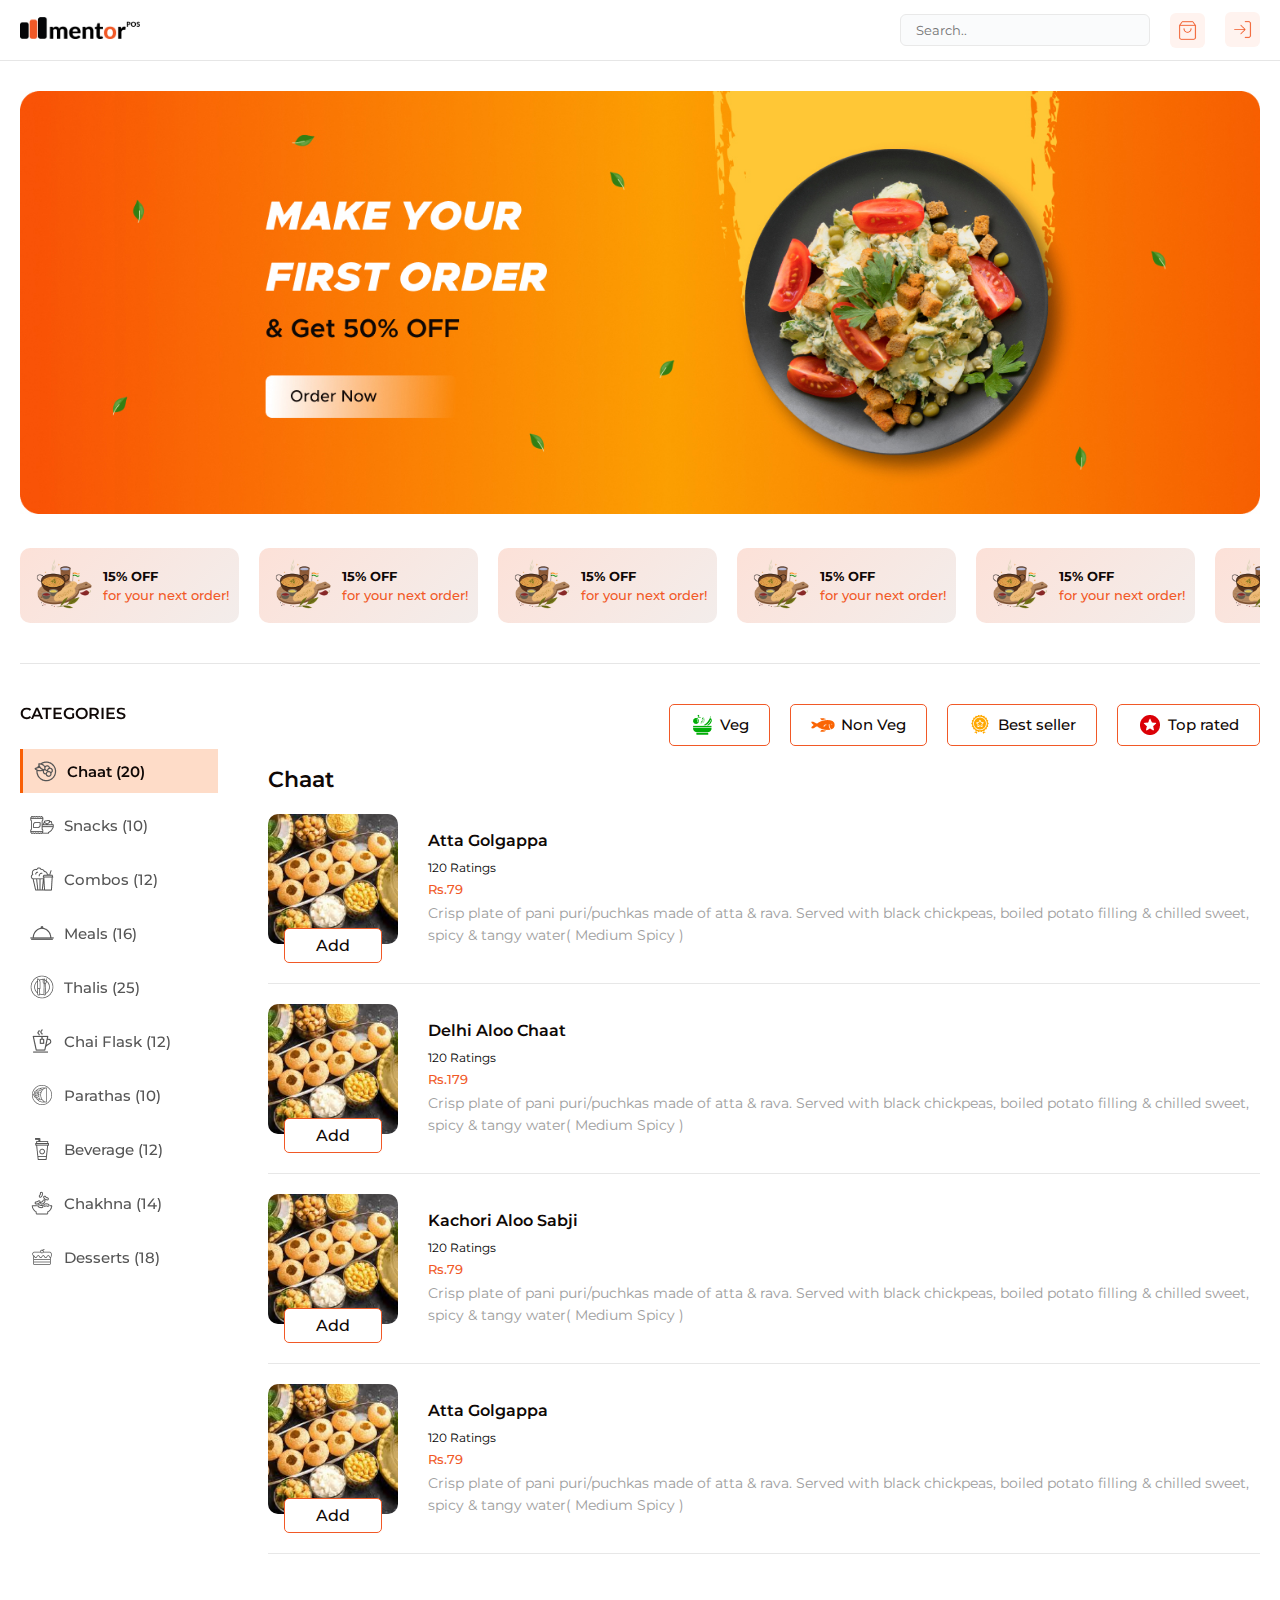
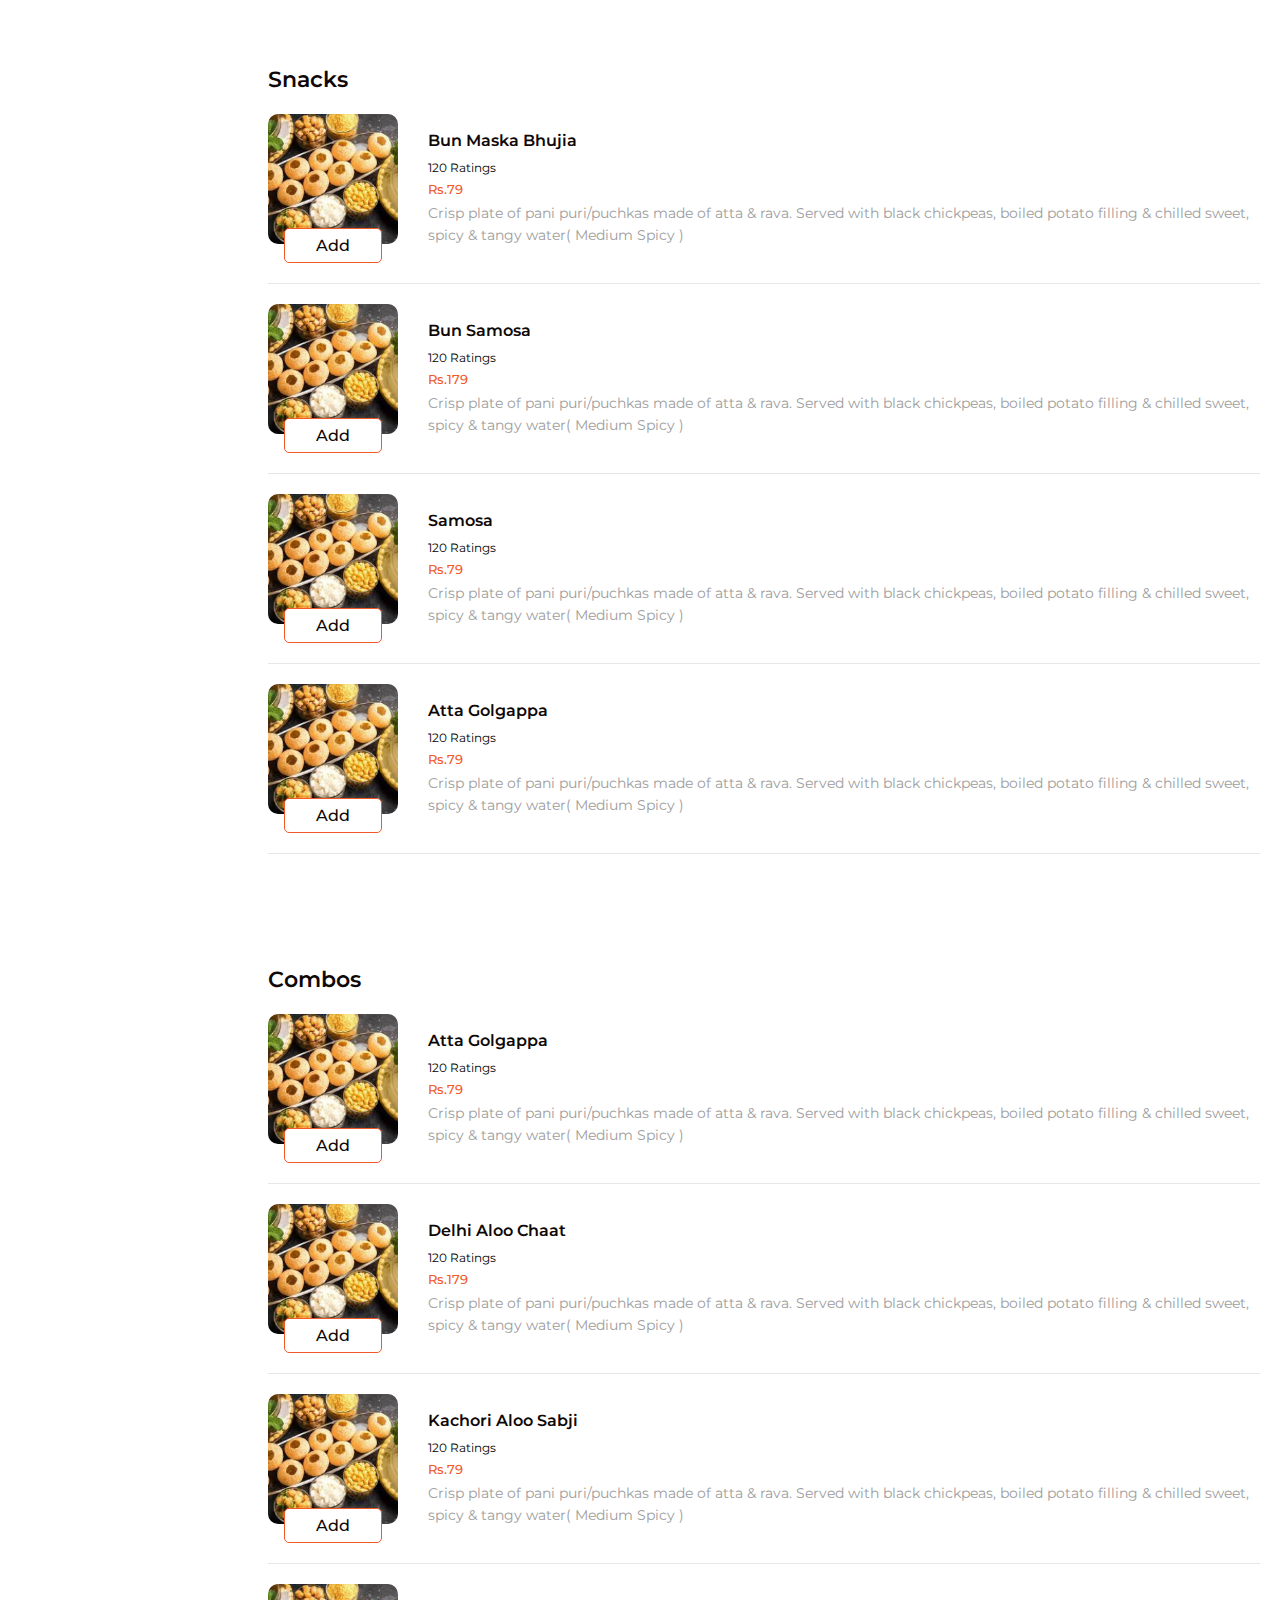
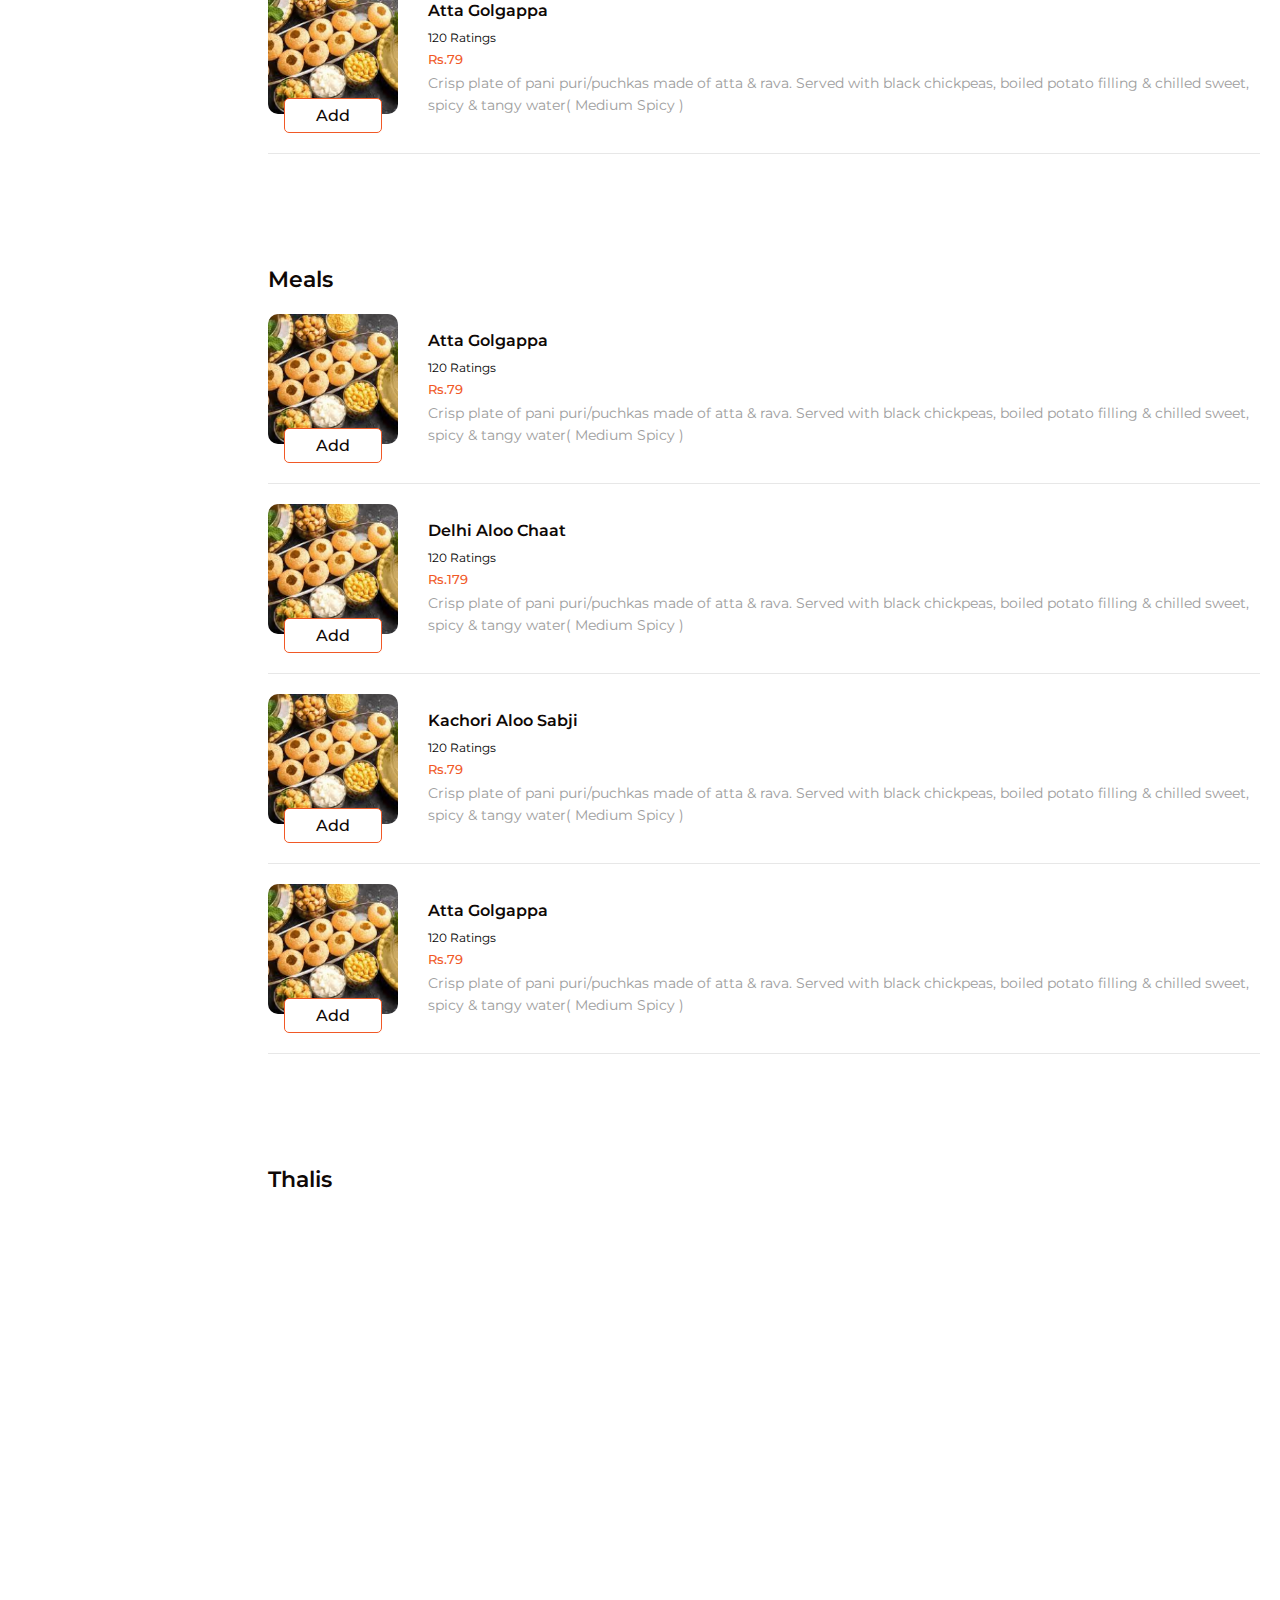
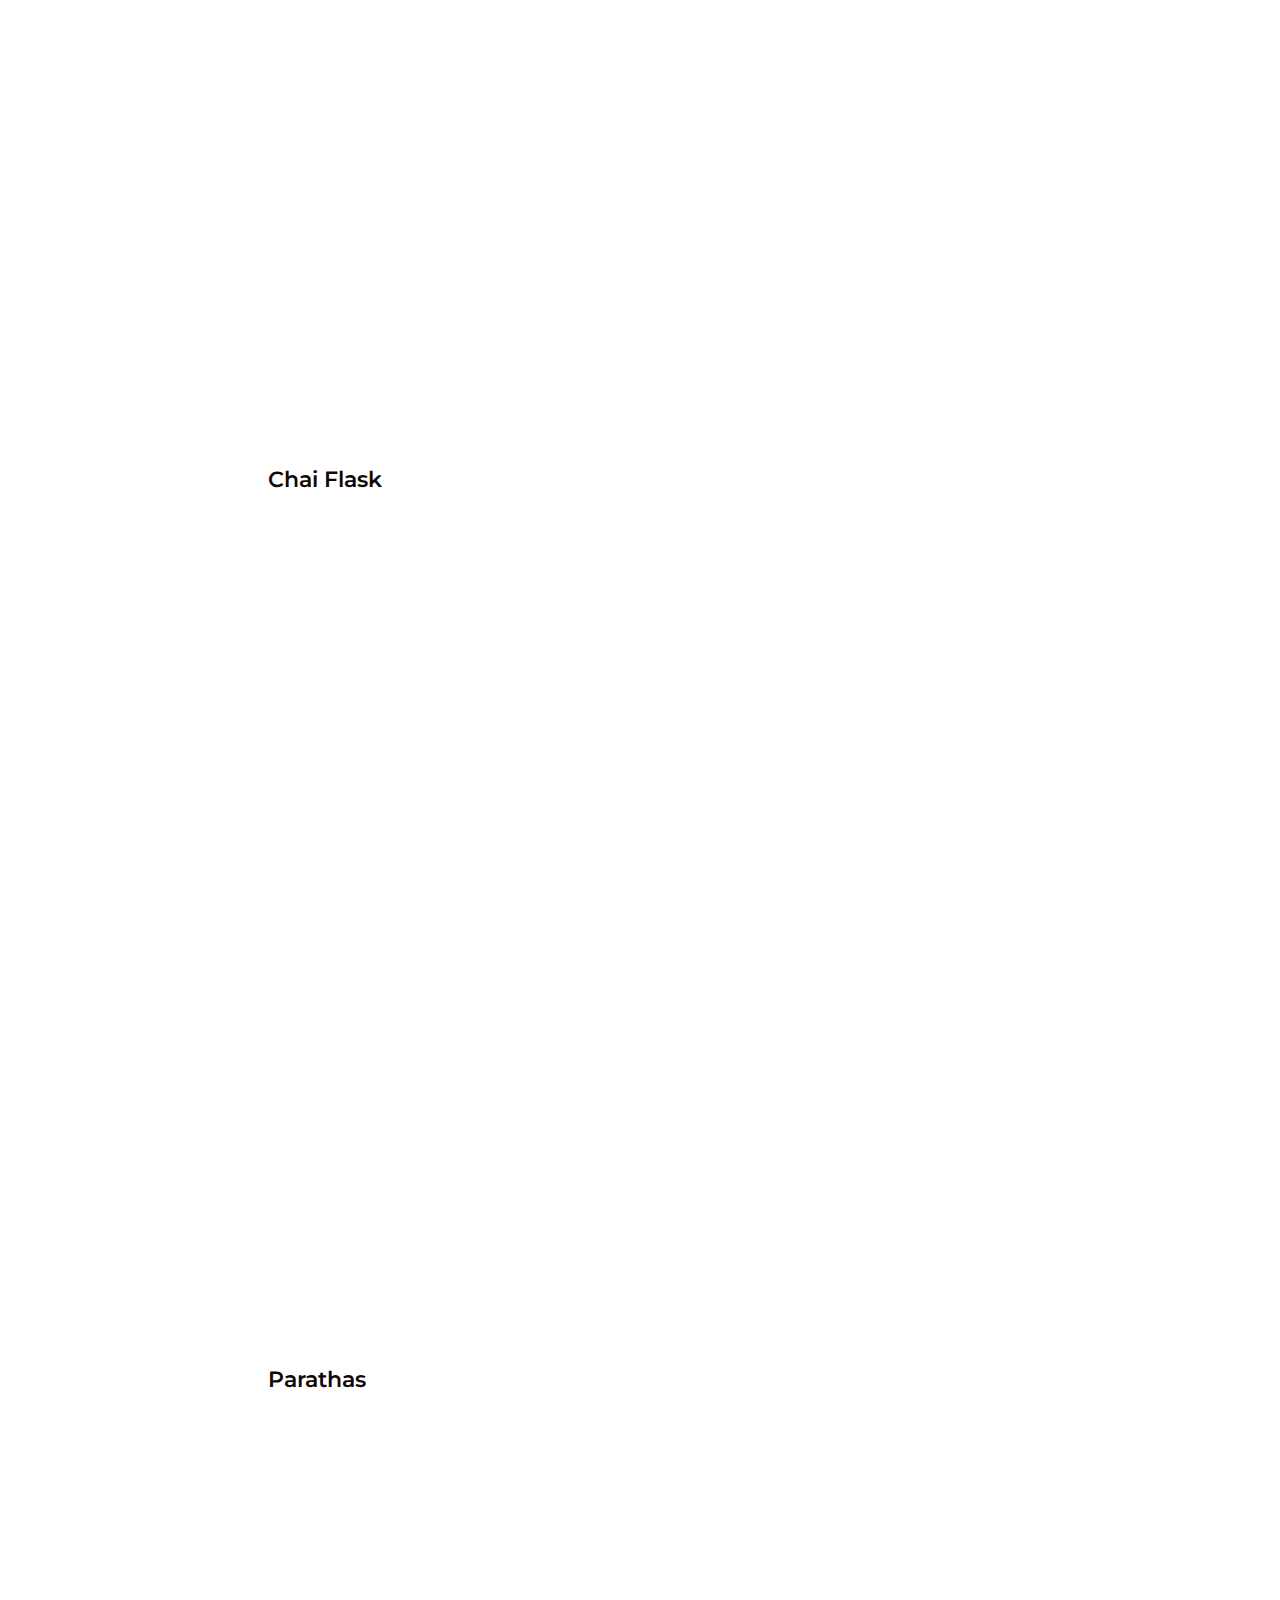
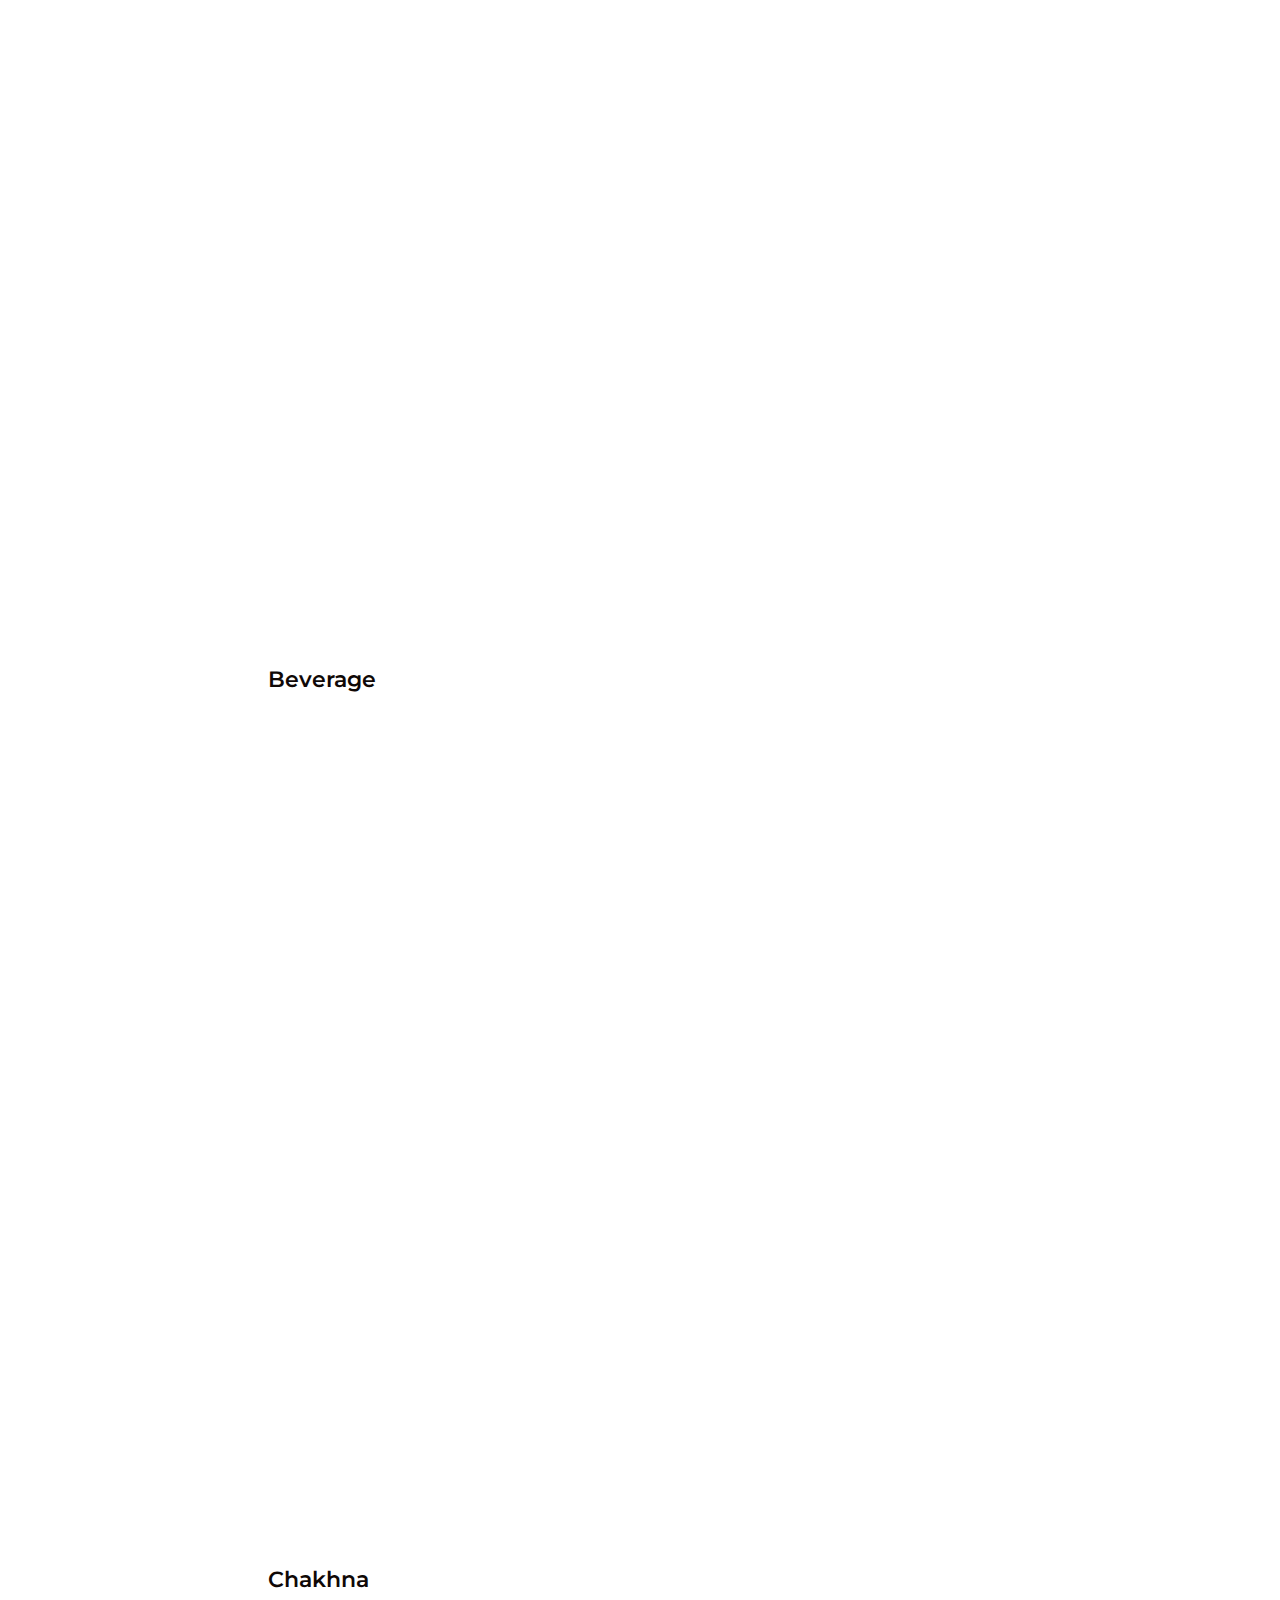
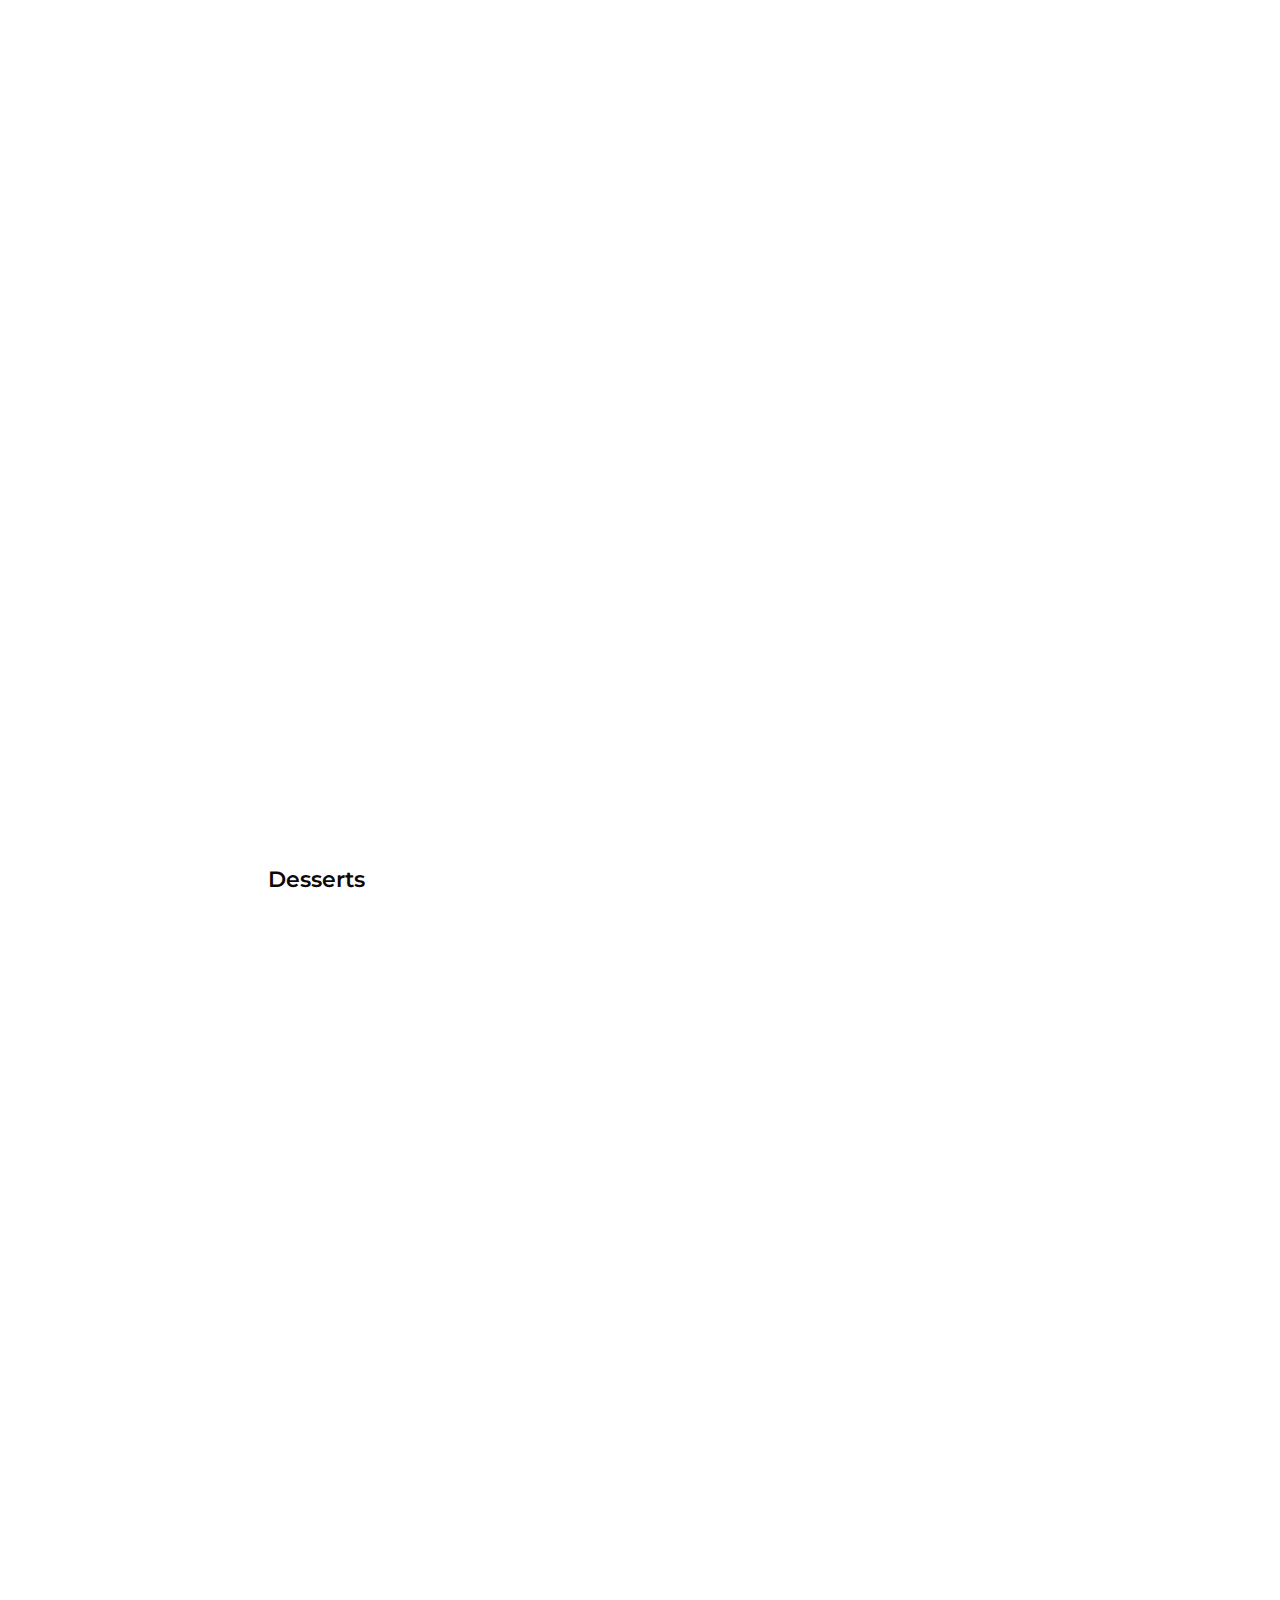
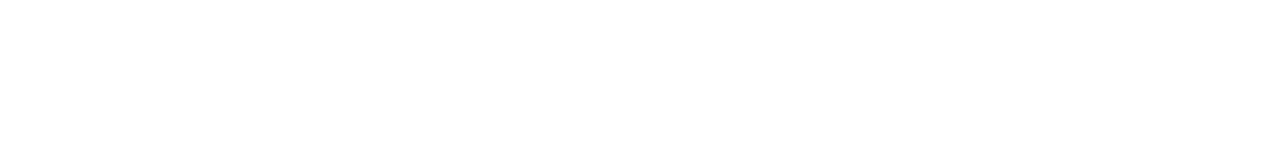
==== commit c08ff094: "Update index.html" ====
--- a/index.html
+++ b/index.html
@@ -92,7 +92,7 @@
           <h5><span class="cart_mca_popup_icon" ><img src="./images/cooking.png"></span>Add Cooking Instructions</h5><i class="fa-solid fa-chevron-right"></i>
         </div>
         <div class="apply_coupoun">
-          <h5><span class="cart_mca_popup_icon" ><img src="./images/coupons.png"></span>Apply Coupon</h5><i class="fa-solid fa-chevron-right"></i>
+          <h5><a href="/coupons.html"><span class="cart_mca_popup_icon" ><img src="./images/coupons.png"></span>Apply Coupon</h5></a><i class="fa-solid fa-chevron-right"></i>
         </div>
                    
 
@@ -900,4 +900,4 @@
 
 
 </body>
-</html>+</html>
